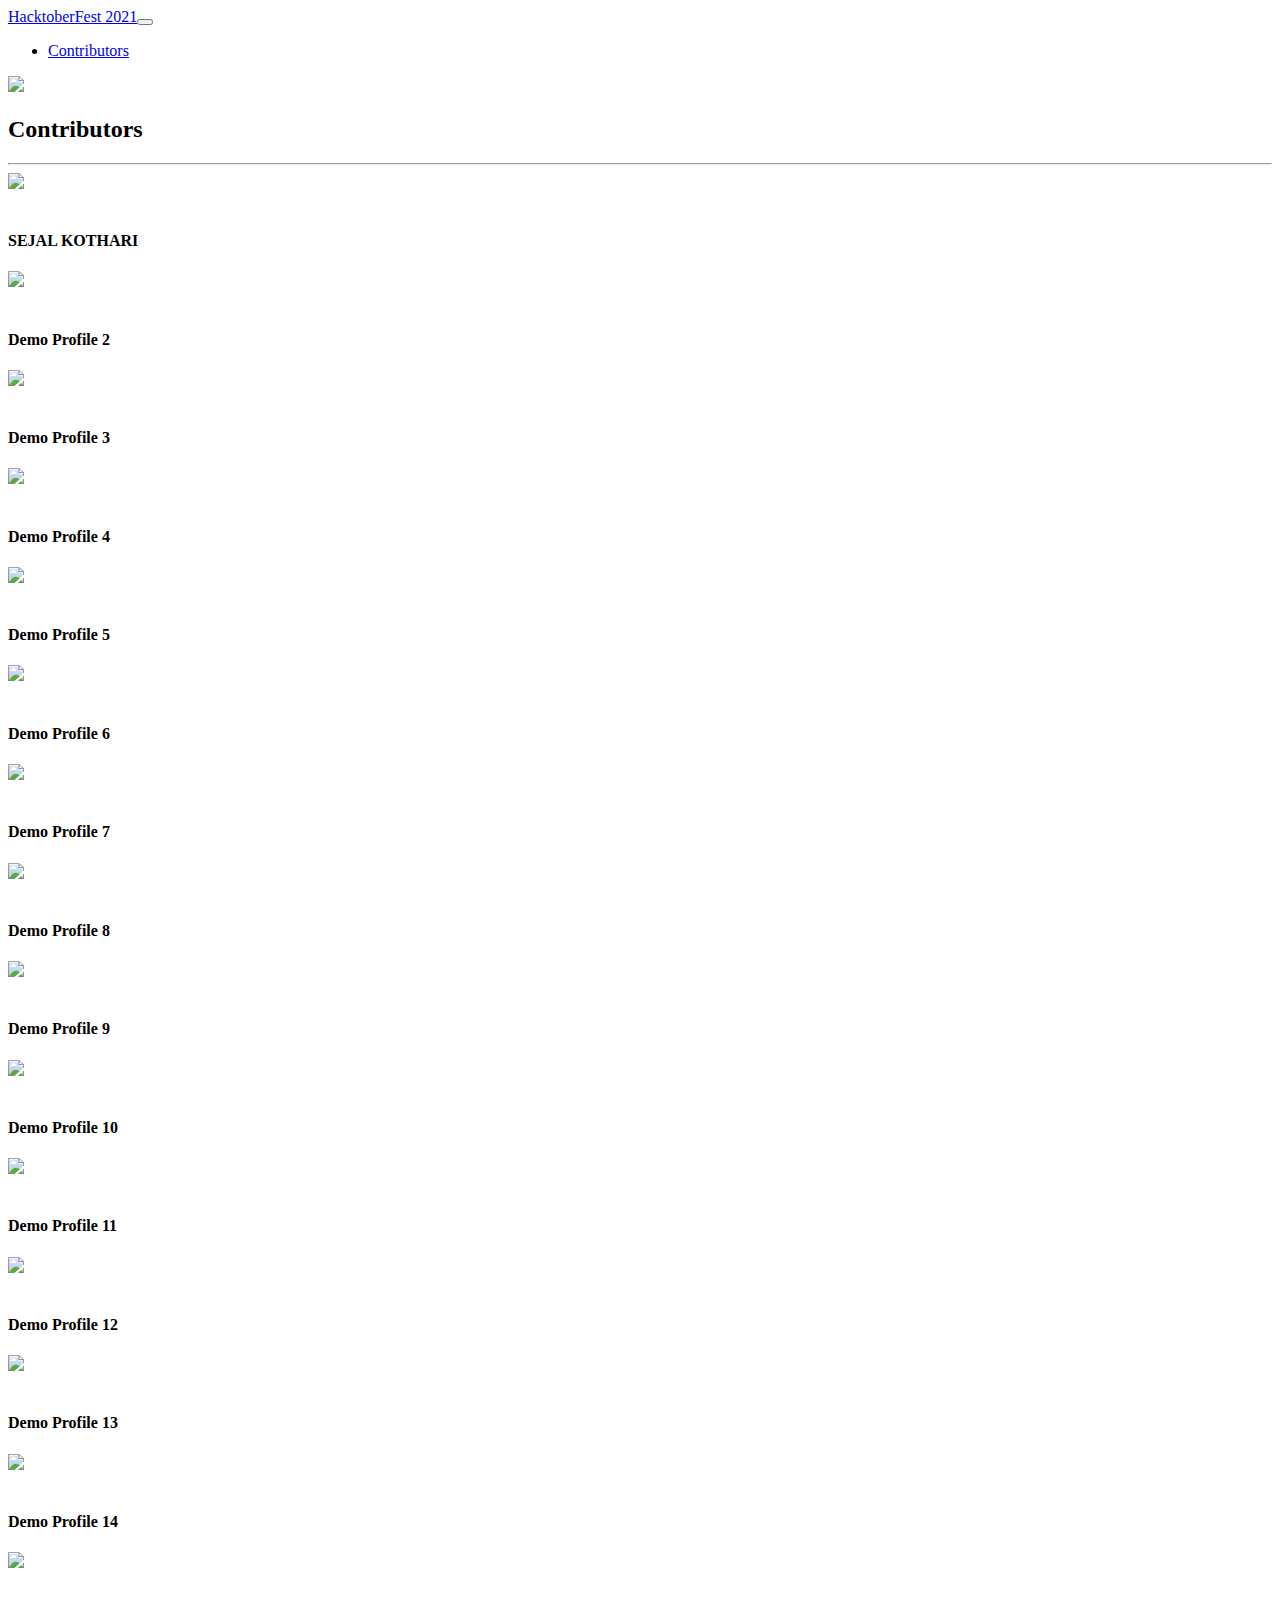
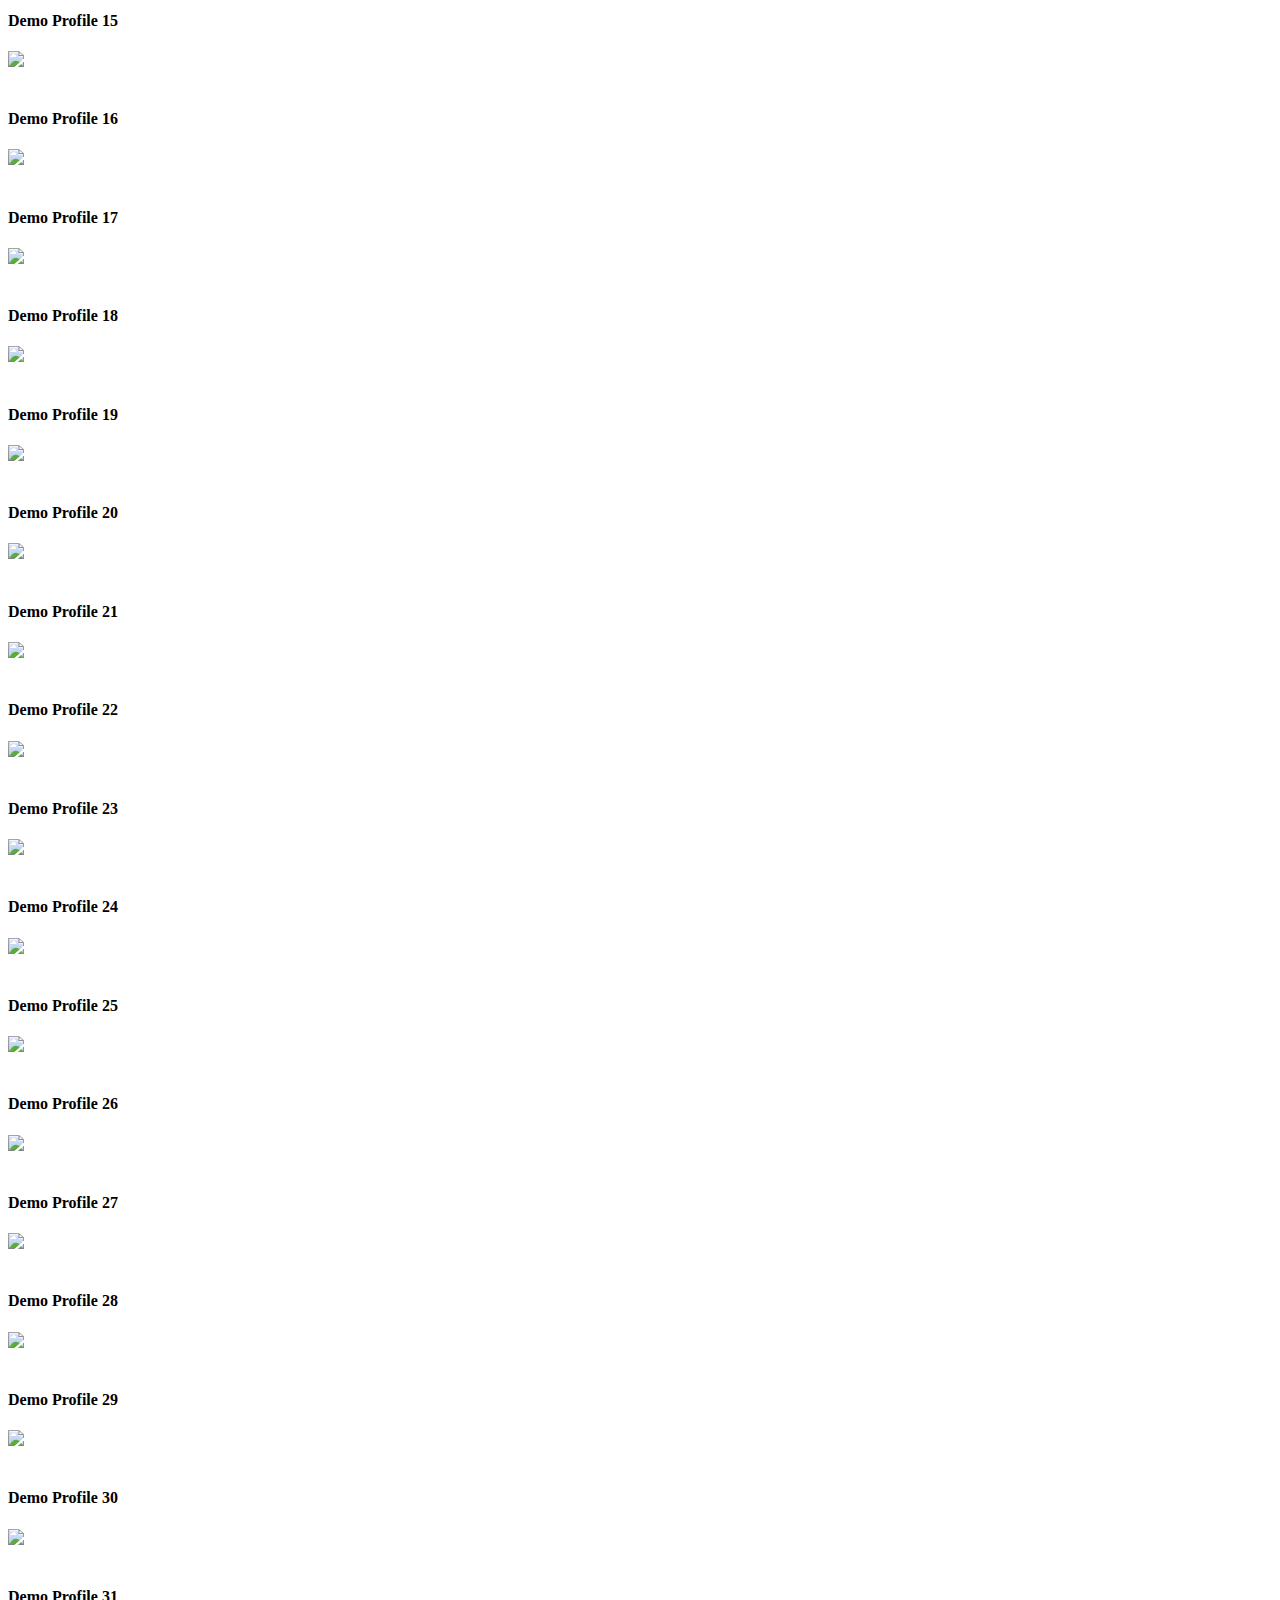
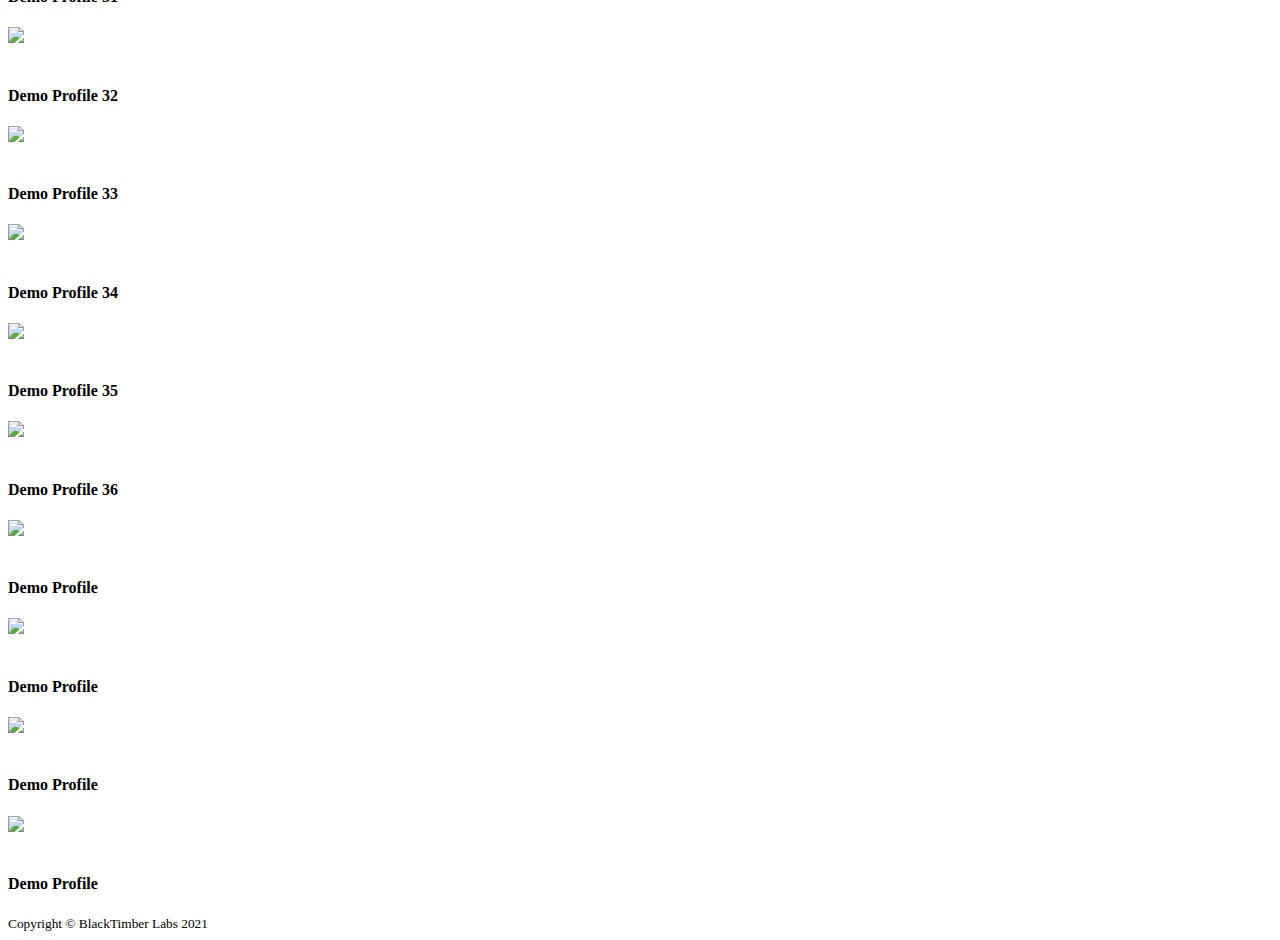
==== contributors.html @ ebf40373 "Update contributors.html" ====
<!DOCTYPE html>
<html>

<head>
    <meta charset="utf-8">
    <meta name="viewport" content="width=device-width, initial-scale=1.0, shrink-to-fit=no">
    <title>BlackTimber Labs HacktoberFest 2021</title>
    <link rel="stylesheet" href="assets/bootstrap/css/bootstrap.min.css">
    <link rel="stylesheet" href="assets/bootstrap/css/style.css">
    <link rel="stylesheet" href="https://fonts.googleapis.com/css?family=Montserrat:400,700">
    <link rel="stylesheet" href="https://fonts.googleapis.com/css?family=Lato:400,700,400italic,700italic">
    <link rel="stylesheet" href="assets/fonts/font-awesome.min.css">

</head>

<body id="page-top" data-bs-spy="scroll" data-bs-target="#mainNav" data-bs-offset="72">
    <nav class="navbar navbar-light navbar-expand-lg fixed-top bg-mgreen text-uppercase" id="mainNav">
        <div class="container"><a class="navbar-brand" href="index.html">HacktoberFest 2021</a><button data-bs-toggle="collapse" data-bs-target="#navbarResponsive" class="navbar-toggler text-white navbar-toggler-right text-uppercase rounded" aria-controls="navbarResponsive" aria-expanded="false" aria-label="Toggle navigation"><i class="fa fa-bars"></i></button>
            <div class="collapse navbar-collapse" id="navbarResponsive">
                <ul class="navbar-nav ms-auto">
                    <li class="nav-item mx-0 mx-lg-1"><a class="nav-link py-3 px-0 px-lg-3 rounded" href="contributors.html">Contributors</a></li>
                </ul>
            </div>
        </div>
    </nav>
    <header class="text-center masthead"><img src="assets/img/hacktober.png">
    </header>
    <section id="portfolio" class="portfolio">
        <div class="container">
            <h2 class="text-uppercase text-center"><span>Contributors</span></h2>
            <hr class="star-dark mb-5">
            <div class="row">
                <div class="col-md-6 col-lg-4"><a class="d-block mx-auto portfolio-item" data-bs-toggle="modal">
                        <img class="img-fluid" src="assets/img/portfolio/sej.jpeg"><br><br>
                        <h4> SEJAL KOTHARI </h4>
                    </a>
                </div>
                <div class="col-md-6 col-lg-4"><a class="d-block mx-auto portfolio-item" data-bs-toggle="modal">
                    <img class="img-fluid" src="assets/img/portfolio/profile.png"><br><br>
                    <h4>Demo Profile 2</h4>
                </a>
                </div>
                <div class="col-md-6 col-lg-4"><a class="d-block mx-auto portfolio-item" data-bs-toggle="modal">
                    <img class="img-fluid" src="assets/img/portfolio/profile.png"><br><br>
                    <h4>Demo Profile 3</h4>
                </a>
                </div>
                <div class="col-md-6 col-lg-4"><a class="d-block mx-auto portfolio-item" data-bs-toggle="modal">
                    <img class="img-fluid" src="assets/img/portfolio/profile.png"><br><br>
                    <h4>Demo Profile 4</h4>
                </a>
                </div>
                <div class="col-md-6 col-lg-4"><a class="d-block mx-auto portfolio-item" data-bs-toggle="modal">
                        <img class="img-fluid" src="assets/img/portfolio/profile.png"><br><br>
                        <h4>Demo Profile 5</h4>
                    </a>
                </div>
                <div class="col-md-6 col-lg-4"><a class="d-block mx-auto portfolio-item" data-bs-toggle="modal">
                    <img class="img-fluid" src="assets/img/portfolio/profile.png"><br><br>
                    <h4>Demo Profile 6</h4>
                </a>
                </div>
                <div class="col-md-6 col-lg-4"><a class="d-block mx-auto portfolio-item" data-bs-toggle="modal">
                    <img class="img-fluid" src="assets/img/portfolio/profile.png"><br><br>
                    <h4>Demo Profile 7</h4>
                </a>
                </div>
                <div class="col-md-6 col-lg-4"><a class="d-block mx-auto portfolio-item" data-bs-toggle="modal">
                    <img class="img-fluid" src="assets/img/portfolio/profile.png"><br><br>
                    <h4>Demo Profile 8</h4>
                </a>
                </div>
                <div class="col-md-6 col-lg-4"><a class="d-block mx-auto portfolio-item" data-bs-toggle="modal">
                        <img class="img-fluid" src="assets/img/portfolio/profile.png"><br><br>
                        <h4>Demo Profile 9</h4>
                    </a>
                </div>
                <div class="col-md-6 col-lg-4"><a class="d-block mx-auto portfolio-item" data-bs-toggle="modal">
                    <img class="img-fluid" src="assets/img/portfolio/profile.png"><br><br>
                    <h4>Demo Profile 10</h4>
                </a>
                </div>
                <div class="col-md-6 col-lg-4"><a class="d-block mx-auto portfolio-item" data-bs-toggle="modal">
                    <img class="img-fluid" src="assets/img/portfolio/profile.png"><br><br>
                    <h4>Demo Profile 11</h4>
                </a>
                </div>
                <div class="col-md-6 col-lg-4"><a class="d-block mx-auto portfolio-item" data-bs-toggle="modal">
                    <img class="img-fluid" src="assets/img/portfolio/profile.png"><br><br>
                    <h4>Demo Profile 12</h4>
                </a>
                </div>
                <div class="col-md-6 col-lg-4"><a class="d-block mx-auto portfolio-item" data-bs-toggle="modal">
                        <img class="img-fluid" src="assets/img/portfolio/profile.png"><br><br>
                        <h4>Demo Profile 13</h4>
                    </a>
                </div>
                <div class="col-md-6 col-lg-4"><a class="d-block mx-auto portfolio-item" data-bs-toggle="modal">
                    <img class="img-fluid" src="assets/img/portfolio/profile.png"><br><br>
                    <h4>Demo Profile 14</h4>
                </a>
                </div>
                <div class="col-md-6 col-lg-4"><a class="d-block mx-auto portfolio-item" data-bs-toggle="modal">
                    <img class="img-fluid" src="assets/img/portfolio/profile.png"><br><br>
                    <h4>Demo Profile 15</h4>
                </a>
                </div>
                <div class="col-md-6 col-lg-4"><a class="d-block mx-auto portfolio-item" data-bs-toggle="modal">
                    <img class="img-fluid" src="assets/img/portfolio/profile.png"><br><br>
                    <h4>Demo Profile 16</h4>
                </a>
                </div>
                <div class="col-md-6 col-lg-4"><a class="d-block mx-auto portfolio-item" data-bs-toggle="modal">
                        <img class="img-fluid" src="assets/img/portfolio/profile.png"><br><br>
                        <h4>Demo Profile 17</h4>
                    </a>
                </div>
                <div class="col-md-6 col-lg-4"><a class="d-block mx-auto portfolio-item" data-bs-toggle="modal">
                    <img class="img-fluid" src="assets/img/portfolio/profile.png"><br><br>
                    <h4>Demo Profile 18</h4>
                </a>
                </div>
                <div class="col-md-6 col-lg-4"><a class="d-block mx-auto portfolio-item" data-bs-toggle="modal">
                    <img class="img-fluid" src="assets/img/portfolio/profile.png"><br><br>
                    <h4>Demo Profile 19</h4>
                </a>
                </div>
                <div class="col-md-6 col-lg-4"><a class="d-block mx-auto portfolio-item" data-bs-toggle="modal">
                    <img class="img-fluid" src="assets/img/portfolio/profile.png"><br><br>
                    <h4>Demo Profile 20</h4>
                </a>
                </div>
                <div class="col-md-6 col-lg-4"><a class="d-block mx-auto portfolio-item" data-bs-toggle="modal">
                        <img class="img-fluid" src="assets/img/portfolio/profile.png"><br><br>
                        <h4>Demo Profile 21</h4>
                    </a>
                </div>
                <div class="col-md-6 col-lg-4"><a class="d-block mx-auto portfolio-item" data-bs-toggle="modal">
                    <img class="img-fluid" src="assets/img/portfolio/profile.png"><br><br>
                    <h4>Demo Profile 22</h4>
                </a>
                </div>
                <div class="col-md-6 col-lg-4"><a class="d-block mx-auto portfolio-item" data-bs-toggle="modal">
                    <img class="img-fluid" src="assets/img/portfolio/profile.png"><br><br>
                    <h4>Demo Profile 23</h4>
                </a>
                </div>
                <div class="col-md-6 col-lg-4"><a class="d-block mx-auto portfolio-item" data-bs-toggle="modal">
                    <img class="img-fluid" src="assets/img/portfolio/profile.png"><br><br>
                    <h4>Demo Profile 24</h4>
                </a>
                </div>
                <div class="col-md-6 col-lg-4"><a class="d-block mx-auto portfolio-item" data-bs-toggle="modal">
                        <img class="img-fluid" src="assets/img/portfolio/profile.png"><br><br>
                        <h4>Demo Profile 25</h4>
                    </a>
                </div>
                <div class="col-md-6 col-lg-4"><a class="d-block mx-auto portfolio-item" data-bs-toggle="modal">
                    <img class="img-fluid" src="assets/img/portfolio/profile.png"><br><br>
                    <h4>Demo Profile 26</h4>
                </a>
                </div>
                <div class="col-md-6 col-lg-4"><a class="d-block mx-auto portfolio-item" data-bs-toggle="modal">
                    <img class="img-fluid" src="assets/img/portfolio/profile.png"><br><br>
                    <h4>Demo Profile 27</h4>
                </a>
                </div>
                <div class="col-md-6 col-lg-4"><a class="d-block mx-auto portfolio-item" data-bs-toggle="modal">
                    <img class="img-fluid" src="assets/img/portfolio/profile.png"><br><br>
                    <h4>Demo Profile 28</h4>
                </a>
                </div>
                <div class="col-md-6 col-lg-4"><a class="d-block mx-auto portfolio-item" data-bs-toggle="modal">
                        <img class="img-fluid" src="assets/img/portfolio/profile.png"><br><br>
                        <h4>Demo Profile 29</h4>
                    </a>
                </div>
                <div class="col-md-6 col-lg-4"><a class="d-block mx-auto portfolio-item" data-bs-toggle="modal">
                    <img class="img-fluid" src="assets/img/portfolio/profile.png"><br><br>
                    <h4>Demo Profile 30</h4>
                </a>
                </div>
                <div class="col-md-6 col-lg-4"><a class="d-block mx-auto portfolio-item" data-bs-toggle="modal">
                    <img class="img-fluid" src="assets/img/portfolio/profile.png"><br><br>
                    <h4>Demo Profile 31</h4>
                </a>
                </div>
                <div class="col-md-6 col-lg-4"><a class="d-block mx-auto portfolio-item" data-bs-toggle="modal">
                    <img class="img-fluid" src="assets/img/portfolio/profile.png"><br><br>
                    <h4>Demo Profile 32</h4>
                </a>
                </div>
                <div class="col-md-6 col-lg-4"><a class="d-block mx-auto portfolio-item" data-bs-toggle="modal">
                        <img class="img-fluid" src="assets/img/portfolio/profile.png"><br><br>
                        <h4>Demo Profile 33</h4>
                    </a>
                </div>
                <div class="col-md-6 col-lg-4"><a class="d-block mx-auto portfolio-item" data-bs-toggle="modal">
                    <img class="img-fluid" src="assets/img/portfolio/profile.png"><br><br>
                    <h4>Demo Profile 34</h4>
                </a>
                </div>
                <div class="col-md-6 col-lg-4"><a class="d-block mx-auto portfolio-item" data-bs-toggle="modal">
                    <img class="img-fluid" src="assets/img/portfolio/profile.png"><br><br>
                    <h4>Demo Profile 35</h4>
                </a>
                </div>
                <div class="col-md-6 col-lg-4"><a class="d-block mx-auto portfolio-item" data-bs-toggle="modal">
                    <img class="img-fluid" src="assets/img/portfolio/profile.png"><br><br>
                    <h4>Demo Profile 36</h4>
                </a>
                </div>
                <div class="col-md-6 col-lg-4"><a class="d-block mx-auto portfolio-item" data-bs-toggle="modal">
                        <img class="img-fluid" src="assets/img/portfolio/profile.png"><br><br>
                        <h4>Demo Profile</h4>
                    </a>
                </div>
                <div class="col-md-6 col-lg-4"><a class="d-block mx-auto portfolio-item" data-bs-toggle="modal">
                    <img class="img-fluid" src="assets/img/portfolio/profile.png"><br><br>
                    <h4>Demo Profile</h4>
                </a>
                </div>
                <div class="col-md-6 col-lg-4"><a class="d-block mx-auto portfolio-item" data-bs-toggle="modal">
                    <img class="img-fluid" src="assets/img/portfolio/profile.png"><br><br>
                    <h4>Demo Profile</h4>
                </a>
                </div>
                <div class="col-md-6 col-lg-4"><a class="d-block mx-auto portfolio-item" data-bs-toggle="modal">
                    <img class="img-fluid" src="assets/img/portfolio/profile.png"><br><br>
                    <h4>Demo Profile</h4>
                </a>
                </div>
            </div>
        </div>
    </section>
    <div class="text-center text-white copyright py-4 bg-mgreen">
        <div class="container"><small>Copyright ©&nbsp;BlackTimber Labs 2021</small></div>
    </div>
    <script src="assets/bootstrap/js/bootstrap.min.js"></script>
    <script src="assets/js/freelancer.js"></script>
</body>

</html>
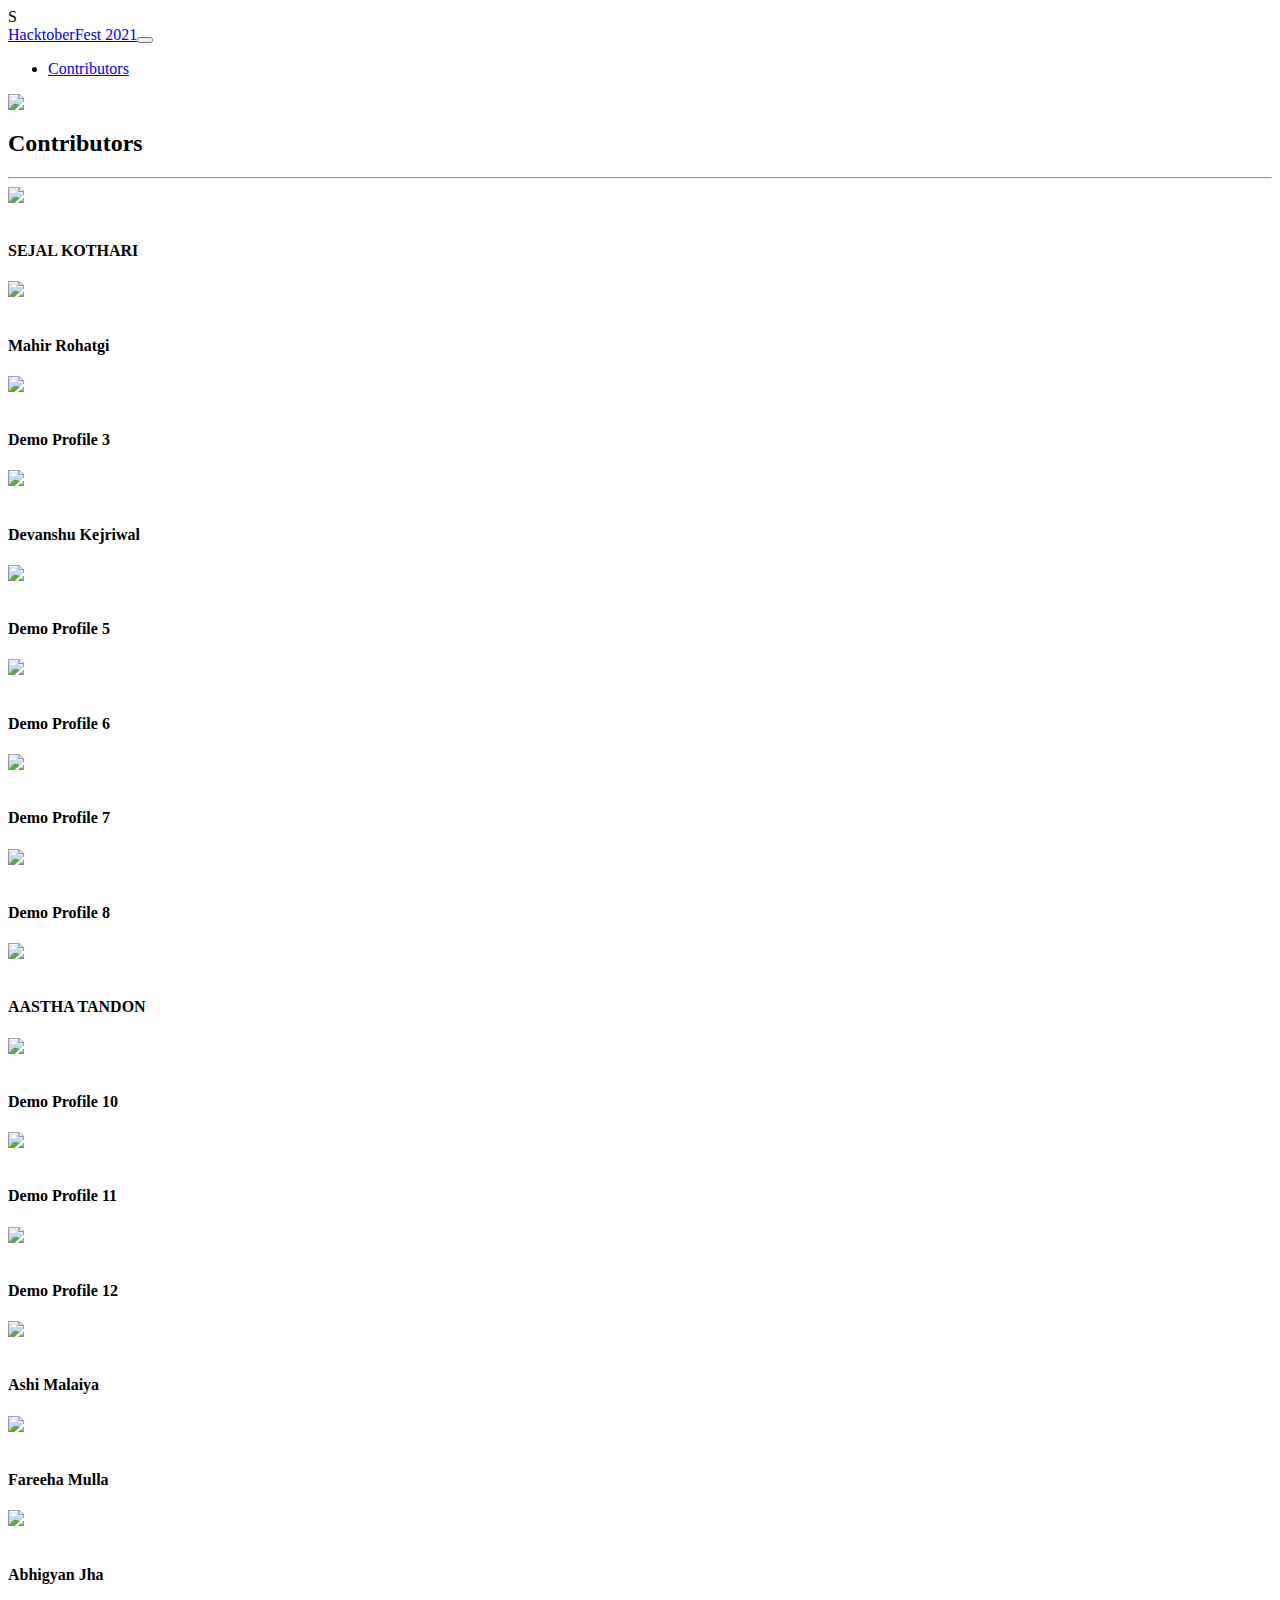
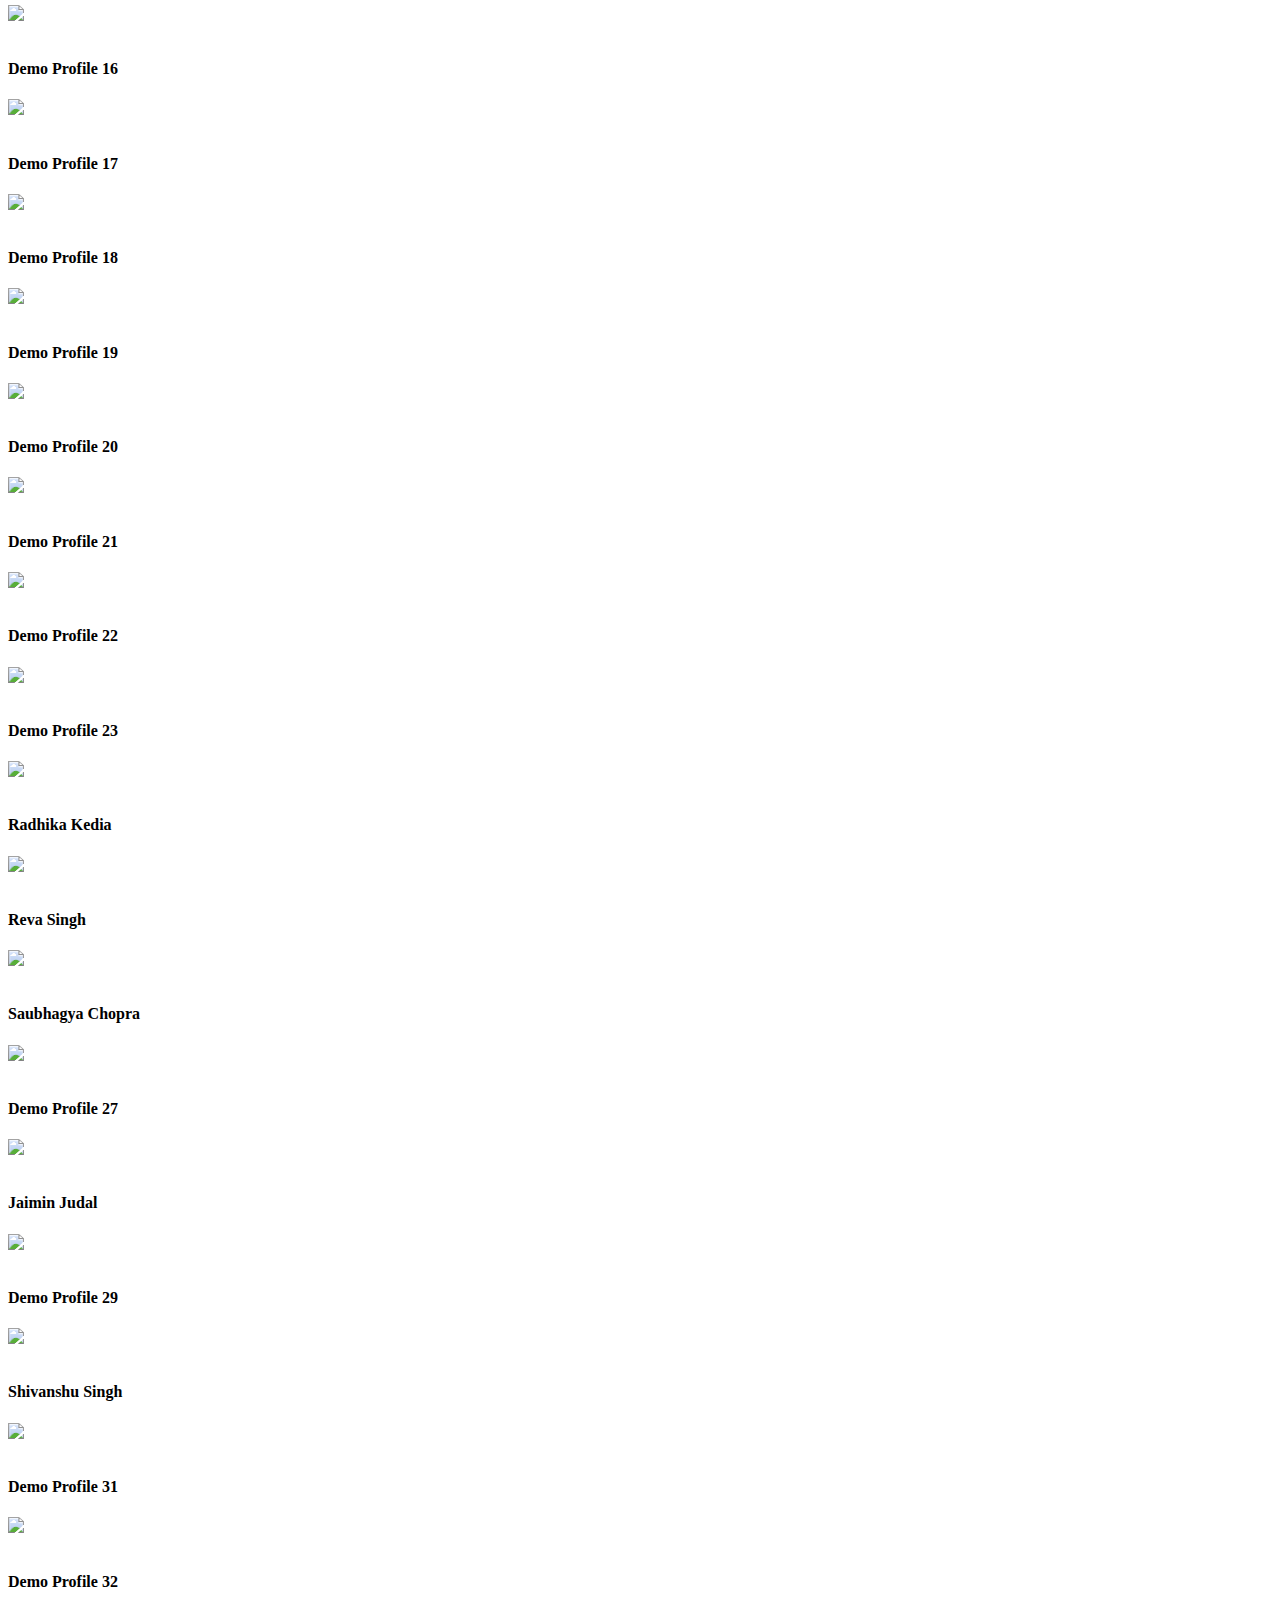
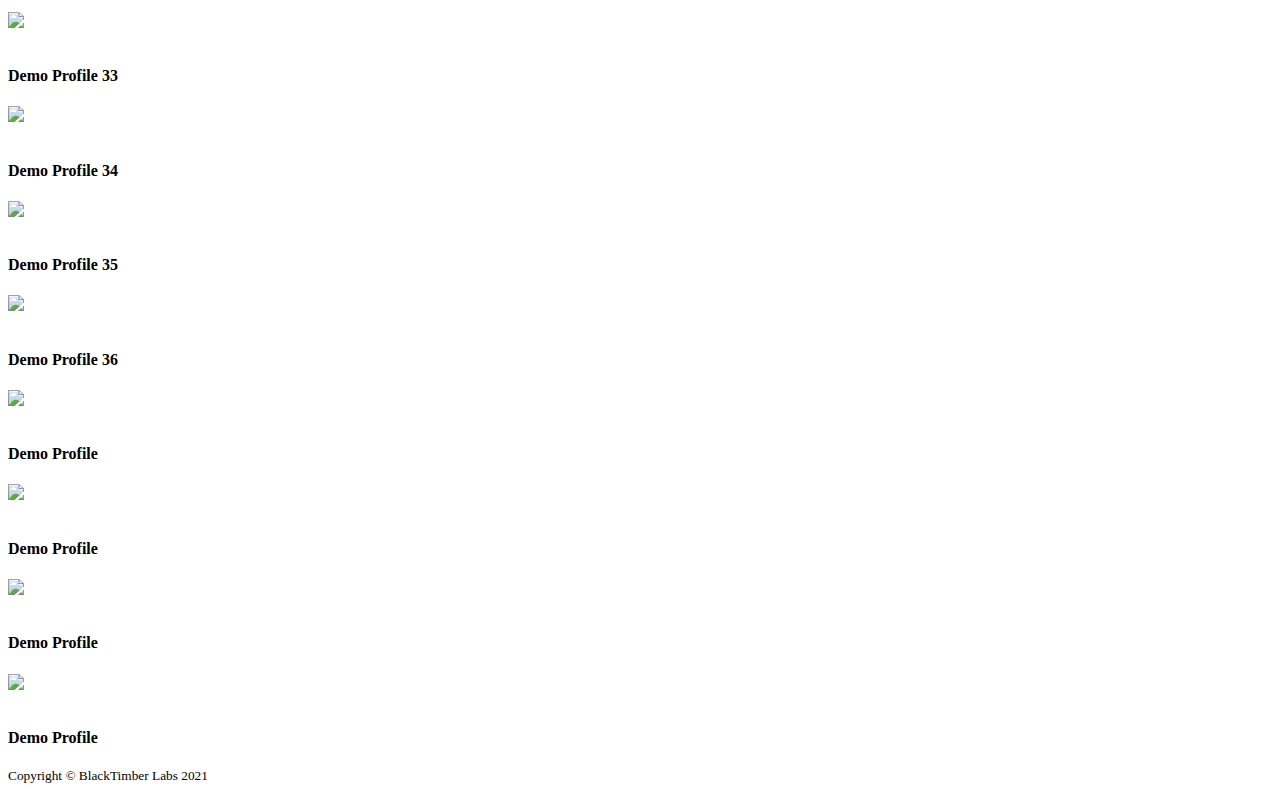
==== commit dee2934b: "Update contributors.html" ====
--- a/contributors.html
+++ b/contributors.html
@@ -1,4 +1,4 @@
-<!DOCTYPE html>
+S<!DOCTYPE html>
 <html>
 
 <head>
@@ -36,8 +36,8 @@
                     </a>
                 </div>
                 <div class="col-md-6 col-lg-4"><a class="d-block mx-auto portfolio-item" data-bs-toggle="modal">
-                    <img class="img-fluid" src="assets/img/portfolio/profile.png"><br><br>
-                    <h4>Demo Profile 2</h4>
+                    <img class="img-fluid" src="assets/img/portfolio/cool boi.jpg"><br><br>
+                    <h4>Mahir Rohatgi</h4>
                 </a>
                 </div>
                 <div class="col-md-6 col-lg-4"><a class="d-block mx-auto portfolio-item" data-bs-toggle="modal">
@@ -46,8 +46,8 @@
                 </a>
                 </div>
                 <div class="col-md-6 col-lg-4"><a class="d-block mx-auto portfolio-item" data-bs-toggle="modal">
-                    <img class="img-fluid" src="assets/img/portfolio/profile.png"><br><br>
-                    <h4>Demo Profile 4</h4>
+                    <img class="img-fluid" src="assets/img/portfolio/devanshukejriwal.jpeg"><br><br>
+                    <h4>Devanshu Kejriwal</h4>
                 </a>
                 </div>
                 <div class="col-md-6 col-lg-4"><a class="d-block mx-auto portfolio-item" data-bs-toggle="modal">
@@ -71,12 +71,12 @@
                 </a>
                 </div>
                 <div class="col-md-6 col-lg-4"><a class="d-block mx-auto portfolio-item" data-bs-toggle="modal">
-                        <img class="img-fluid" src="assets/img/portfolio/profile.png"><br><br>
-                        <h4>Demo Profile 9</h4>
-                    </a>
-                </div>
-                <div class="col-md-6 col-lg-4"><a class="d-block mx-auto portfolio-item" data-bs-toggle="modal">
-                    <img class="img-fluid" src="assets/img/portfolio/profile.png"><br><br>
+                        <img class="img-fluid" src="assets/img/portfolio/WhatsApp Image 2021-10-02 at 8.43.10 PM.jpeg"><br><br>
+                        <h4>AASTHA TANDON</h4>
+                    </a>
+                </div>
+                <div class="col-md-6 col-lg-4"><a class="d-block mx-auto portfolio-item" data-bs-toggle="modal">
+                    <img class="img-fluid" src="assets/img/portfolio/profile.jpeg"><br><br>
                     <h4>Demo Profile 10</h4>
                 </a>
                 </div>
@@ -91,18 +91,18 @@
                 </a>
                 </div>
                 <div class="col-md-6 col-lg-4"><a class="d-block mx-auto portfolio-item" data-bs-toggle="modal">
-                        <img class="img-fluid" src="assets/img/portfolio/profile.png"><br><br>
-                        <h4>Demo Profile 13</h4>
-                    </a>
-                </div>
-                <div class="col-md-6 col-lg-4"><a class="d-block mx-auto portfolio-item" data-bs-toggle="modal">
-                    <img class="img-fluid" src="assets/img/portfolio/profile.png"><br><br>
-                    <h4>Demo Profile 14</h4>
-                </a>
-                </div>
-                <div class="col-md-6 col-lg-4"><a class="d-block mx-auto portfolio-item" data-bs-toggle="modal">
-                    <img class="img-fluid" src="assets/img/portfolio/profile.png"><br><br>
-                    <h4>Demo Profile 15</h4>
+                        <img class="img-fluid" src="assets/img/portfolio/DSC01886.JPG"><br><br>
+                        <h4>Ashi Malaiya</h4>
+                    </a>
+                </div>
+                <div class="col-md-6 col-lg-4"><a class="d-block mx-auto portfolio-item" data-bs-toggle="modal">
+                    <img class="img-fluid" src="assets/img/portfolio/WhatsApp Image 2021-10-02 at 8.42.21 PM.jpeg"><br><br>
+                    <h4>Fareeha Mulla </h4>
+                </a>
+                </div>
+                <div class="col-md-6 col-lg-4"><a class="d-block mx-auto portfolio-item" data-bs-toggle="modal">
+                    <img class="img-fluid" src="assets/img/portfolio/Abhigyan.jpg"><br><br>
+                    <h4>Abhigyan Jha</h4>
                 </a>
                 </div>
                 <div class="col-md-6 col-lg-4"><a class="d-block mx-auto portfolio-item" data-bs-toggle="modal">
@@ -146,18 +146,18 @@
                 </a>
                 </div>
                 <div class="col-md-6 col-lg-4"><a class="d-block mx-auto portfolio-item" data-bs-toggle="modal">
-                    <img class="img-fluid" src="assets/img/portfolio/profile.png"><br><br>
-                    <h4>Demo Profile 24</h4>
-                </a>
-                </div>
-                <div class="col-md-6 col-lg-4"><a class="d-block mx-auto portfolio-item" data-bs-toggle="modal">
-                        <img class="img-fluid" src="assets/img/portfolio/profile.png"><br><br>
-                        <h4>Demo Profile 25</h4>
-                    </a>
-                </div>
-                <div class="col-md-6 col-lg-4"><a class="d-block mx-auto portfolio-item" data-bs-toggle="modal">
-                    <img class="img-fluid" src="assets/img/portfolio/profile.png"><br><br>
-                    <h4>Demo Profile 26</h4>
+                    <img class="img-fluid" src="assets/img/portfolio/ppg1.png"><br><br>
+                    <h4>Radhika Kedia</h4>
+                </a>
+                </div>
+                <div class="col-md-6 col-lg-4"><a class="d-block mx-auto portfolio-item" data-bs-toggle="modal">
+                        <img class="img-fluid" src="assets/img/portfolio/IMG_0806.JPG"><br><br>
+                        <h4>Reva Singh</h4>
+                    </a>
+                </div>
+                <div class="col-md-6 col-lg-4"><a class="d-block mx-auto portfolio-item" data-bs-toggle="modal">
+                    <img class="img-fluid" src="assets/img/portfolio/image1.jpg"><br><br>
+                    <h4>Saubhagya Chopra</h4>
                 </a>
                 </div>
                 <div class="col-md-6 col-lg-4"><a class="d-block mx-auto portfolio-item" data-bs-toggle="modal">
@@ -166,8 +166,8 @@
                 </a>
                 </div>
                 <div class="col-md-6 col-lg-4"><a class="d-block mx-auto portfolio-item" data-bs-toggle="modal">
-                    <img class="img-fluid" src="assets/img/portfolio/profile.png"><br><br>
-                    <h4>Demo Profile 28</h4>
+                    <img class="img-fluid" src="assets/img/portfolio/Jaimin .jpg"><br><br>
+                    <h4>Jaimin Judal</h4>
                 </a>
                 </div>
                 <div class="col-md-6 col-lg-4"><a class="d-block mx-auto portfolio-item" data-bs-toggle="modal">
@@ -176,8 +176,8 @@
                     </a>
                 </div>
                 <div class="col-md-6 col-lg-4"><a class="d-block mx-auto portfolio-item" data-bs-toggle="modal">
-                    <img class="img-fluid" src="assets/img/portfolio/profile.png"><br><br>
-                    <h4>Demo Profile 30</h4>
+                    <img class="img-fluid" src="assets/img/portfolio/00100sPORTRAIT_00100_BURST20200302121157071_COVER~3.jpg"><br><br>
+                    <h4>Shivanshu Singh</h4>
                 </a>
                 </div>
                 <div class="col-md-6 col-lg-4"><a class="d-block mx-auto portfolio-item" data-bs-toggle="modal">
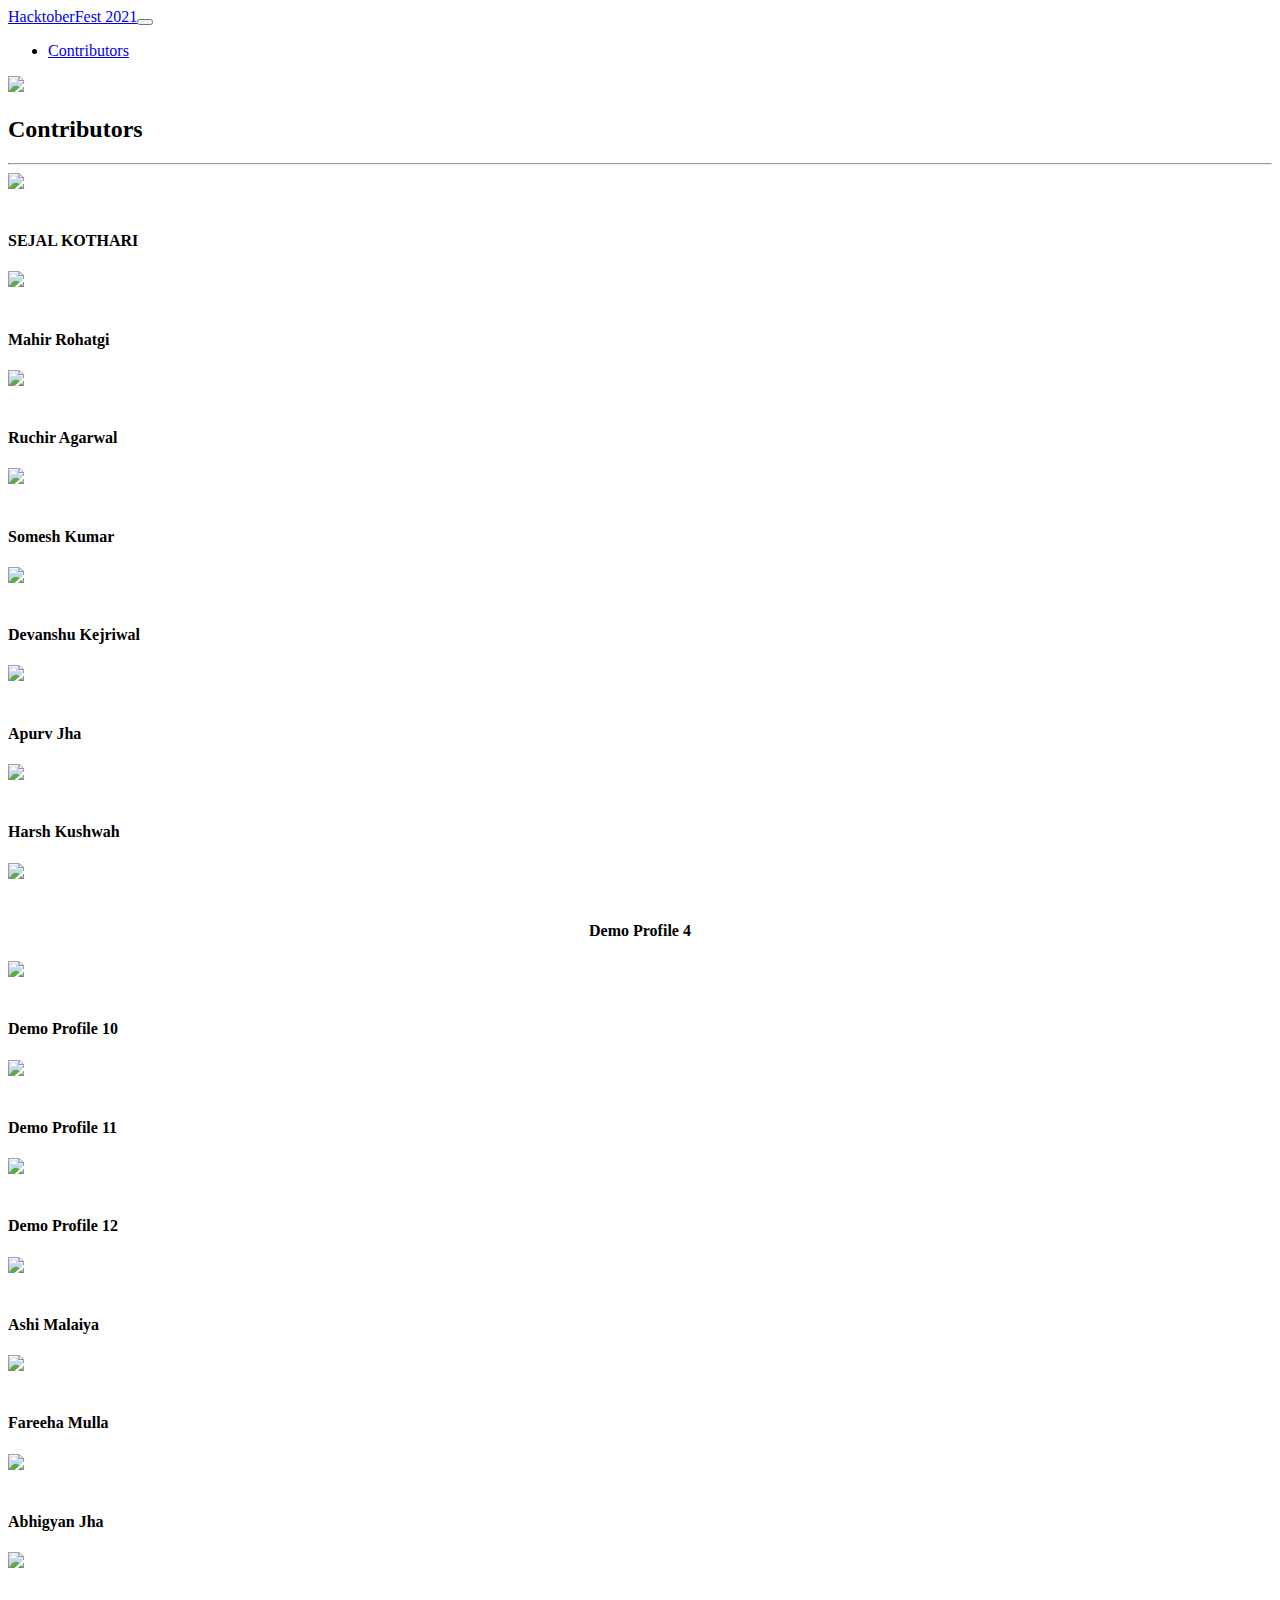
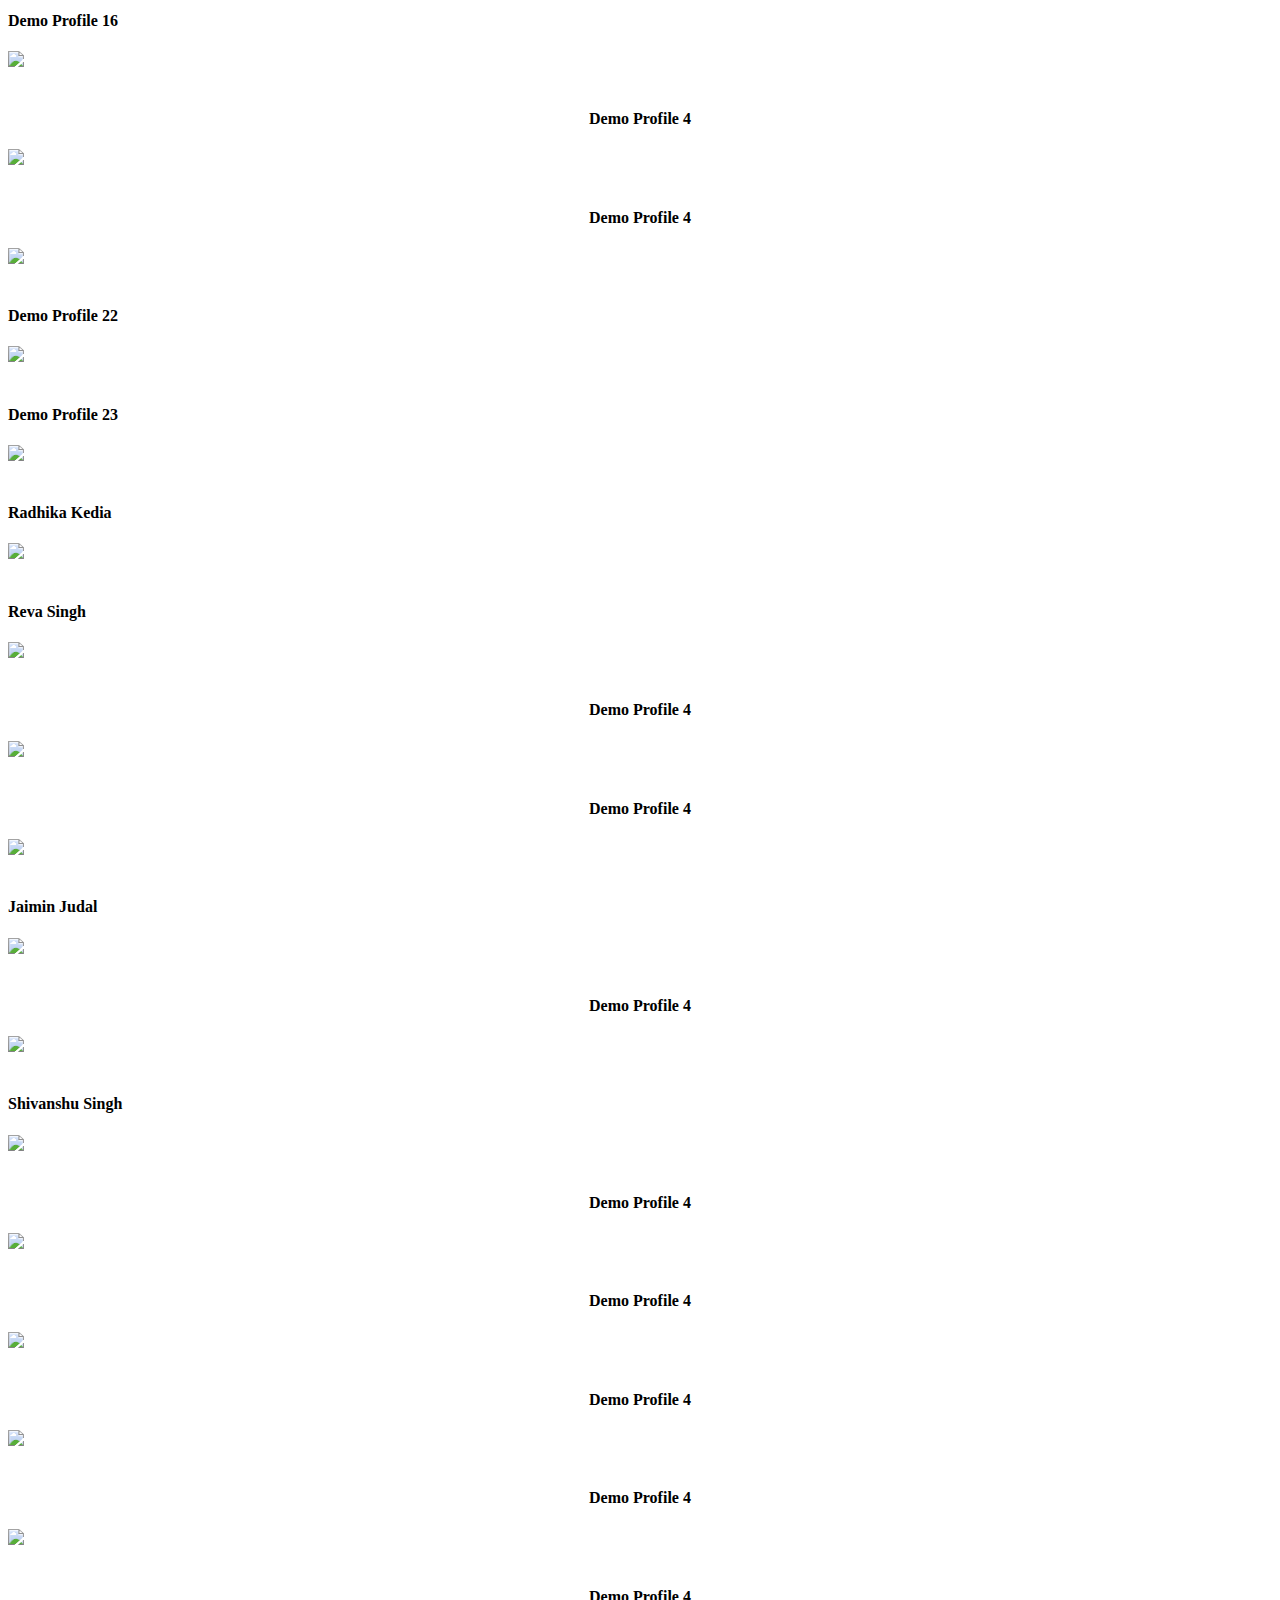
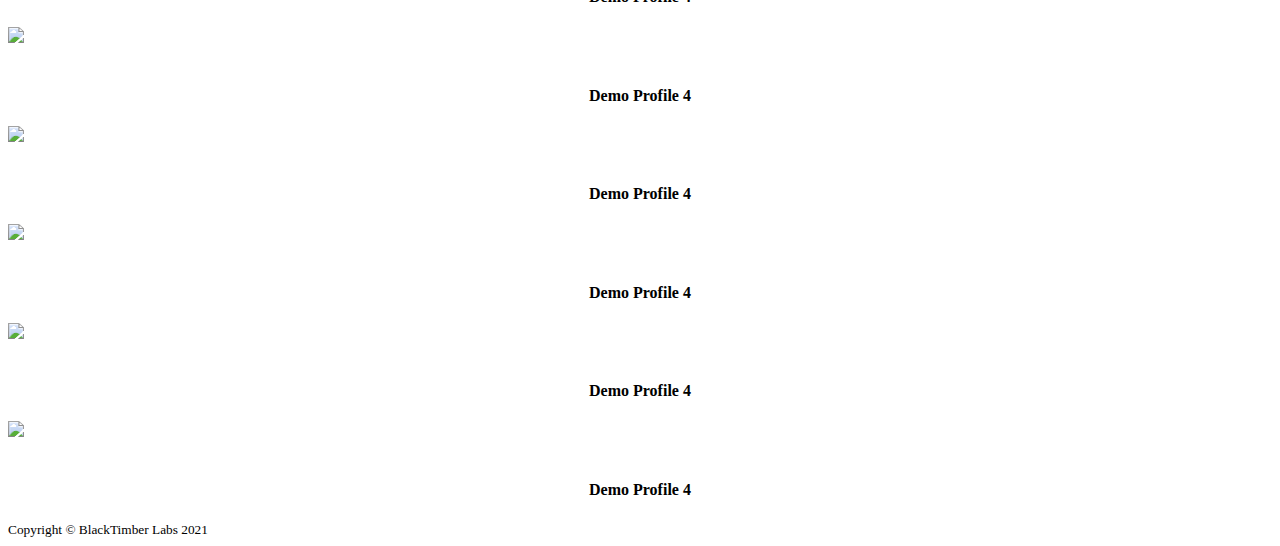
==== commit 0758e6a8: "Update contributors.html" ====
--- a/contributors.html
+++ b/contributors.html
@@ -1,4 +1,4 @@
-S<!DOCTYPE html>
+<!DOCTYPE html>
 <html>
 
 <head>
@@ -10,11 +10,15 @@
     <link rel="stylesheet" href="https://fonts.googleapis.com/css?family=Montserrat:400,700">
     <link rel="stylesheet" href="https://fonts.googleapis.com/css?family=Lato:400,700,400italic,700italic">
     <link rel="stylesheet" href="assets/fonts/font-awesome.min.css">
+    <link rel="apple-touch-icon" sizes="180x180" href="assets/img/favicon/apple-touch-icon.png">
+    <link rel="icon" type="image/png" sizes="32x32" href="assets/img/favicon/favicon-32x32.png">
+    <link rel="icon" type="image/png" sizes="16x16" href="assets/img/favicon/favicon-16x16.png">
+    <link rel="manifest" href="assets/img/favicon/site.webmanifest">
 
 </head>
 
 <body id="page-top" data-bs-spy="scroll" data-bs-target="#mainNav" data-bs-offset="72">
-    <nav class="navbar navbar-light navbar-expand-lg fixed-top bg-mgreen text-uppercase" id="mainNav">
+    <!-- <nav class="navbar navbar-light navbar-expand-lg fixed-top bg-mgreen text-uppercase" id="mainNav">
         <div class="container"><a class="navbar-brand" href="index.html">HacktoberFest 2021</a><button data-bs-toggle="collapse" data-bs-target="#navbarResponsive" class="navbar-toggler text-white navbar-toggler-right text-uppercase rounded" aria-controls="navbarResponsive" aria-expanded="false" aria-label="Toggle navigation"><i class="fa fa-bars"></i></button>
             <div class="collapse navbar-collapse" id="navbarResponsive">
                 <ul class="navbar-nav ms-auto">
@@ -22,8 +26,22 @@
                 </ul>
             </div>
         </div>
+    </nav> -->
+
+    <nav class="navbar navbar-expand-lg navbar-daek bg-dark">
+        <div class="container"><a class="navbar-" href="index.html">HacktoberFest 2021</a><button data-bs-toggle="collapse"
+                data-bs-target="#navbarResponsive"
+                class="navbar-toggler text-white navbar-toggler-right text-uppercase rounded"
+                aria-controls="navbarResponsive" aria-expanded="false" aria-label="Toggle navigation"><i
+                    class="fa fa-bars"></i></button>
+            <div class="collapse navbar-collapse" id="navbarResponsive">
+                <ul class="navbar-nav ms-auto">
+                    <li class="nav-item mx-0 mx-lg-1"><a class="" href="contributors.html">Contributors</a></li>
+                </ul>
+            </div>
+        </div>
     </nav>
-    <header class="text-center masthead"><img src="assets/img/hacktober.png">
+    <header class="text-center masthead"><img id="header-main-image" src="assets/img/hfp.png">
     </header>
     <section id="portfolio" class="portfolio">
         <div class="container">
@@ -31,7 +49,7 @@
             <hr class="star-dark mb-5">
             <div class="row">
                 <div class="col-md-6 col-lg-4"><a class="d-block mx-auto portfolio-item" data-bs-toggle="modal">
-                        <img class="img-fluid" src="assets/img/portfolio/sej.jpeg"><br><br>
+                        <img class="img-fluid" src="assets/img/portfolio/sej.jpeg" ><br><br>
                         <h4> SEJAL KOTHARI </h4>
                     </a>
                 </div>
@@ -41,8 +59,12 @@
                 </a>
                 </div>
                 <div class="col-md-6 col-lg-4"><a class="d-block mx-auto portfolio-item" data-bs-toggle="modal">
-                    <img class="img-fluid" src="assets/img/portfolio/profile.png"><br><br>
-                    <h4>Demo Profile 3</h4>
+                    <img class="img-fluid" src="assets/img/portfolio/Ruchir.jpg"><br><br>
+                    <h4>Ruchir Agarwal</h4>
+                </div>
+                <div class="col-md-6 col-lg-4"><a class="d-block mx-auto portfolio-item" data-bs-toggle="modal">
+                    <img class="img-fluid" src="assets/img/portfolio/profilePic.jpg"><br><br>
+                    <h4>Somesh Kumar</h4>
                 </a>
                 </div>
                 <div class="col-md-6 col-lg-4"><a class="d-block mx-auto portfolio-item" data-bs-toggle="modal">
@@ -51,32 +73,22 @@
                 </a>
                 </div>
                 <div class="col-md-6 col-lg-4"><a class="d-block mx-auto portfolio-item" data-bs-toggle="modal">
-                        <img class="img-fluid" src="assets/img/portfolio/profile.png"><br><br>
-                        <h4>Demo Profile 5</h4>
-                    </a>
-                </div>
-                <div class="col-md-6 col-lg-4"><a class="d-block mx-auto portfolio-item" data-bs-toggle="modal">
-                    <img class="img-fluid" src="assets/img/portfolio/profile.png"><br><br>
-                    <h4>Demo Profile 6</h4>
-                </a>
-                </div>
-                <div class="col-md-6 col-lg-4"><a class="d-block mx-auto portfolio-item" data-bs-toggle="modal">
-                    <img class="img-fluid" src="assets/img/portfolio/profile.png"><br><br>
-                    <h4>Demo Profile 7</h4>
-                </a>
-                </div>
-                <div class="col-md-6 col-lg-4"><a class="d-block mx-auto portfolio-item" data-bs-toggle="modal">
-                    <img class="img-fluid" src="assets/img/portfolio/profile.png"><br><br>
-                    <h4>Demo Profile 8</h4>
-                </a>
-                </div>
-                <div class="col-md-6 col-lg-4"><a class="d-block mx-auto portfolio-item" data-bs-toggle="modal">
-                        <img class="img-fluid" src="assets/img/portfolio/WhatsApp Image 2021-10-02 at 8.43.10 PM.jpeg"><br><br>
-                        <h4>AASTHA TANDON</h4>
-                    </a>
-                </div>
-                <div class="col-md-6 col-lg-4"><a class="d-block mx-auto portfolio-item" data-bs-toggle="modal">
-                    <img class="img-fluid" src="assets/img/portfolio/profile.jpeg"><br><br>
+                        <img class="img-fluid" src="assets/img/portfolio/apurv.jpg"><br><br>
+                        <h4>Apurv Jha</h4>
+                    </a>
+                </div>  
+                <div class="col-md-6 col-lg-4"><a class="d-block mx-auto portfolio-item" data-bs-toggle="modal">
+                        <img class="img-fluid" src="assets/img/portfolio/harsh.jpg"><br><br>
+                        <h4>Harsh Kushwah</h4>
+                    </a>
+                </div>
+                <div class="col-md-6 col-lg-4"><a class="d-block mx-auto portfolio-item" data-bs-toggle="modal">
+                        <img class="img-fluid" src="assets/img/portfolio/profile.png"><br><br>
+                        <h4 style="text-align: center;">Demo Profile 4</h4>
+                    </a>
+                </div>
+                <div class="col-md-6 col-lg-4"><a class="d-block mx-auto portfolio-item" data-bs-toggle="modal">
+                    <img class="img-fluid" src="assets/img/portfolio/profile.png"><br><br>
                     <h4>Demo Profile 10</h4>
                 </a>
                 </div>
@@ -112,27 +124,12 @@
                 </div>
                 <div class="col-md-6 col-lg-4"><a class="d-block mx-auto portfolio-item" data-bs-toggle="modal">
                         <img class="img-fluid" src="assets/img/portfolio/profile.png"><br><br>
-                        <h4>Demo Profile 17</h4>
-                    </a>
-                </div>
-                <div class="col-md-6 col-lg-4"><a class="d-block mx-auto portfolio-item" data-bs-toggle="modal">
-                    <img class="img-fluid" src="assets/img/portfolio/profile.png"><br><br>
-                    <h4>Demo Profile 18</h4>
-                </a>
-                </div>
-                <div class="col-md-6 col-lg-4"><a class="d-block mx-auto portfolio-item" data-bs-toggle="modal">
-                    <img class="img-fluid" src="assets/img/portfolio/profile.png"><br><br>
-                    <h4>Demo Profile 19</h4>
-                </a>
-                </div>
-                <div class="col-md-6 col-lg-4"><a class="d-block mx-auto portfolio-item" data-bs-toggle="modal">
-                    <img class="img-fluid" src="assets/img/portfolio/profile.png"><br><br>
-                    <h4>Demo Profile 20</h4>
-                </a>
-                </div>
-                <div class="col-md-6 col-lg-4"><a class="d-block mx-auto portfolio-item" data-bs-toggle="modal">
-                        <img class="img-fluid" src="assets/img/portfolio/profile.png"><br><br>
-                        <h4>Demo Profile 21</h4>
+                        <h4 style="text-align: center;">Demo Profile 4</h4>
+                    </a>
+                </div>
+                <div class="col-md-6 col-lg-4"><a class="d-block mx-auto portfolio-item" data-bs-toggle="modal">
+                        <img class="img-fluid" src="assets/img/portfolio/profile.png"><br><br>
+                        <h4 style="text-align: center;">Demo Profile 4</h4>
                     </a>
                 </div>
                 <div class="col-md-6 col-lg-4"><a class="d-block mx-auto portfolio-item" data-bs-toggle="modal">
@@ -156,14 +153,14 @@
                     </a>
                 </div>
                 <div class="col-md-6 col-lg-4"><a class="d-block mx-auto portfolio-item" data-bs-toggle="modal">
-                    <img class="img-fluid" src="assets/img/portfolio/image1.jpg"><br><br>
-                    <h4>Saubhagya Chopra</h4>
-                </a>
-                </div>
-                <div class="col-md-6 col-lg-4"><a class="d-block mx-auto portfolio-item" data-bs-toggle="modal">
-                    <img class="img-fluid" src="assets/img/portfolio/profile.png"><br><br>
-                    <h4>Demo Profile 27</h4>
-                </a>
+                        <img class="img-fluid" src="assets/img/portfolio/profile.png"><br><br>
+                        <h4 style="text-align: center;">Demo Profile 4</h4>
+                    </a>
+                </div>
+                <div class="col-md-6 col-lg-4"><a class="d-block mx-auto portfolio-item" data-bs-toggle="modal">
+                        <img class="img-fluid" src="assets/img/portfolio/profile.png"><br><br>
+                        <h4 style="text-align: center;">Demo Profile 4</h4>
+                    </a>
                 </div>
                 <div class="col-md-6 col-lg-4"><a class="d-block mx-auto portfolio-item" data-bs-toggle="modal">
                     <img class="img-fluid" src="assets/img/portfolio/Jaimin .jpg"><br><br>
@@ -172,7 +169,7 @@
                 </div>
                 <div class="col-md-6 col-lg-4"><a class="d-block mx-auto portfolio-item" data-bs-toggle="modal">
                         <img class="img-fluid" src="assets/img/portfolio/profile.png"><br><br>
-                        <h4>Demo Profile 29</h4>
+                        <h4 style="text-align: center;">Demo Profile 4</h4>
                     </a>
                 </div>
                 <div class="col-md-6 col-lg-4"><a class="d-block mx-auto portfolio-item" data-bs-toggle="modal">
@@ -181,55 +178,56 @@
                 </a>
                 </div>
                 <div class="col-md-6 col-lg-4"><a class="d-block mx-auto portfolio-item" data-bs-toggle="modal">
-                    <img class="img-fluid" src="assets/img/portfolio/profile.png"><br><br>
-                    <h4>Demo Profile 31</h4>
-                </a>
-                </div>
-                <div class="col-md-6 col-lg-4"><a class="d-block mx-auto portfolio-item" data-bs-toggle="modal">
-                    <img class="img-fluid" src="assets/img/portfolio/profile.png"><br><br>
-                    <h4>Demo Profile 32</h4>
-                </a>
-                </div>
-                <div class="col-md-6 col-lg-4"><a class="d-block mx-auto portfolio-item" data-bs-toggle="modal">
-                        <img class="img-fluid" src="assets/img/portfolio/profile.png"><br><br>
-                        <h4>Demo Profile 33</h4>
-                    </a>
-                </div>
-                <div class="col-md-6 col-lg-4"><a class="d-block mx-auto portfolio-item" data-bs-toggle="modal">
-                    <img class="img-fluid" src="assets/img/portfolio/profile.png"><br><br>
-                    <h4>Demo Profile 34</h4>
-                </a>
-                </div>
-                <div class="col-md-6 col-lg-4"><a class="d-block mx-auto portfolio-item" data-bs-toggle="modal">
-                    <img class="img-fluid" src="assets/img/portfolio/profile.png"><br><br>
-                    <h4>Demo Profile 35</h4>
-                </a>
-                </div>
-                <div class="col-md-6 col-lg-4"><a class="d-block mx-auto portfolio-item" data-bs-toggle="modal">
-                    <img class="img-fluid" src="assets/img/portfolio/profile.png"><br><br>
-                    <h4>Demo Profile 36</h4>
-                </a>
-                </div>
-                <div class="col-md-6 col-lg-4"><a class="d-block mx-auto portfolio-item" data-bs-toggle="modal">
-                        <img class="img-fluid" src="assets/img/portfolio/profile.png"><br><br>
-                        <h4>Demo Profile</h4>
-                    </a>
-                </div>
-                <div class="col-md-6 col-lg-4"><a class="d-block mx-auto portfolio-item" data-bs-toggle="modal">
-                    <img class="img-fluid" src="assets/img/portfolio/profile.png"><br><br>
-                    <h4>Demo Profile</h4>
-                </a>
-                </div>
-                <div class="col-md-6 col-lg-4"><a class="d-block mx-auto portfolio-item" data-bs-toggle="modal">
-                    <img class="img-fluid" src="assets/img/portfolio/profile.png"><br><br>
-                    <h4>Demo Profile</h4>
-                </a>
-                </div>
-                <div class="col-md-6 col-lg-4"><a class="d-block mx-auto portfolio-item" data-bs-toggle="modal">
-                    <img class="img-fluid" src="assets/img/portfolio/profile.png"><br><br>
-                    <h4>Demo Profile</h4>
-                </a>
-                </div>
+                        <img class="img-fluid" src="assets/img/portfolio/profile.png"><br><br>
+                        <h4 style="text-align: center;">Demo Profile 4</h4>
+                    </a>
+                </div>
+                <div class="col-md-6 col-lg-4"><a class="d-block mx-auto portfolio-item" data-bs-toggle="modal">
+                        <img class="img-fluid" src="assets/img/portfolio/profile.png"><br><br>
+                        <h4 style="text-align: center;">Demo Profile 4</h4>
+                    </a>
+                </div>
+                <div class="col-md-6 col-lg-4"><a class="d-block mx-auto portfolio-item" data-bs-toggle="modal">
+                        <img class="img-fluid" src="assets/img/portfolio/profile.png"><br><br>
+                        <h4 style="text-align: center;">Demo Profile 4</h4>
+                    </a>
+                </div>
+                <div class="col-md-6 col-lg-4"><a class="d-block mx-auto portfolio-item" data-bs-toggle="modal">
+                        <img class="img-fluid" src="assets/img/portfolio/profile.png"><br><br>
+                        <h4 style="text-align: center;">Demo Profile 4</h4>
+                    </a>
+                </div>
+                <div class="col-md-6 col-lg-4"><a class="d-block mx-auto portfolio-item" data-bs-toggle="modal">
+                        <img class="img-fluid" src="assets/img/portfolio/profile.png"><br><br>
+                        <h4 style="text-align: center;">Demo Profile 4</h4>
+                    </a>
+                </div>
+                <div class="col-md-6 col-lg-4"><a class="d-block mx-auto portfolio-item" data-bs-toggle="modal">
+                        <img class="img-fluid" src="assets/img/portfolio/profile.png"><br><br>
+                        <h4 style="text-align: center;">Demo Profile 4</h4>
+                    </a>
+                </div>
+                <div class="col-md-6 col-lg-4"><a class="d-block mx-auto portfolio-item" data-bs-toggle="modal">
+                        <img class="img-fluid" src="assets/img/portfolio/profile.png"><br><br>
+                        <h4 style="text-align: center;">Demo Profile 4</h4>
+                    </a>
+                </div>
+                <div class="col-md-6 col-lg-4"><a class="d-block mx-auto portfolio-item" data-bs-toggle="modal">
+                        <img class="img-fluid" src="assets/img/portfolio/profile.png"><br><br>
+                        <h4 style="text-align: center;">Demo Profile 4</h4>
+                    </a>
+                </div>
+                <div class="col-md-6 col-lg-4"><a class="d-block mx-auto portfolio-item" data-bs-toggle="modal">
+                        <img class="img-fluid" src="assets/img/portfolio/profile.png"><br><br>
+                        <h4 style="text-align: center;">Demo Profile 4</h4>
+                    </a>
+                </div>
+                <div class="col-md-6 col-lg-4"><a class="d-block mx-auto portfolio-item" data-bs-toggle="modal">
+                        <img class="img-fluid" src="assets/img/portfolio/profile.png"><br><br>
+                        <h4 style="text-align: center;">Demo Profile 4</h4>
+                    </a>
+                </div>
+
             </div>
         </div>
     </section>
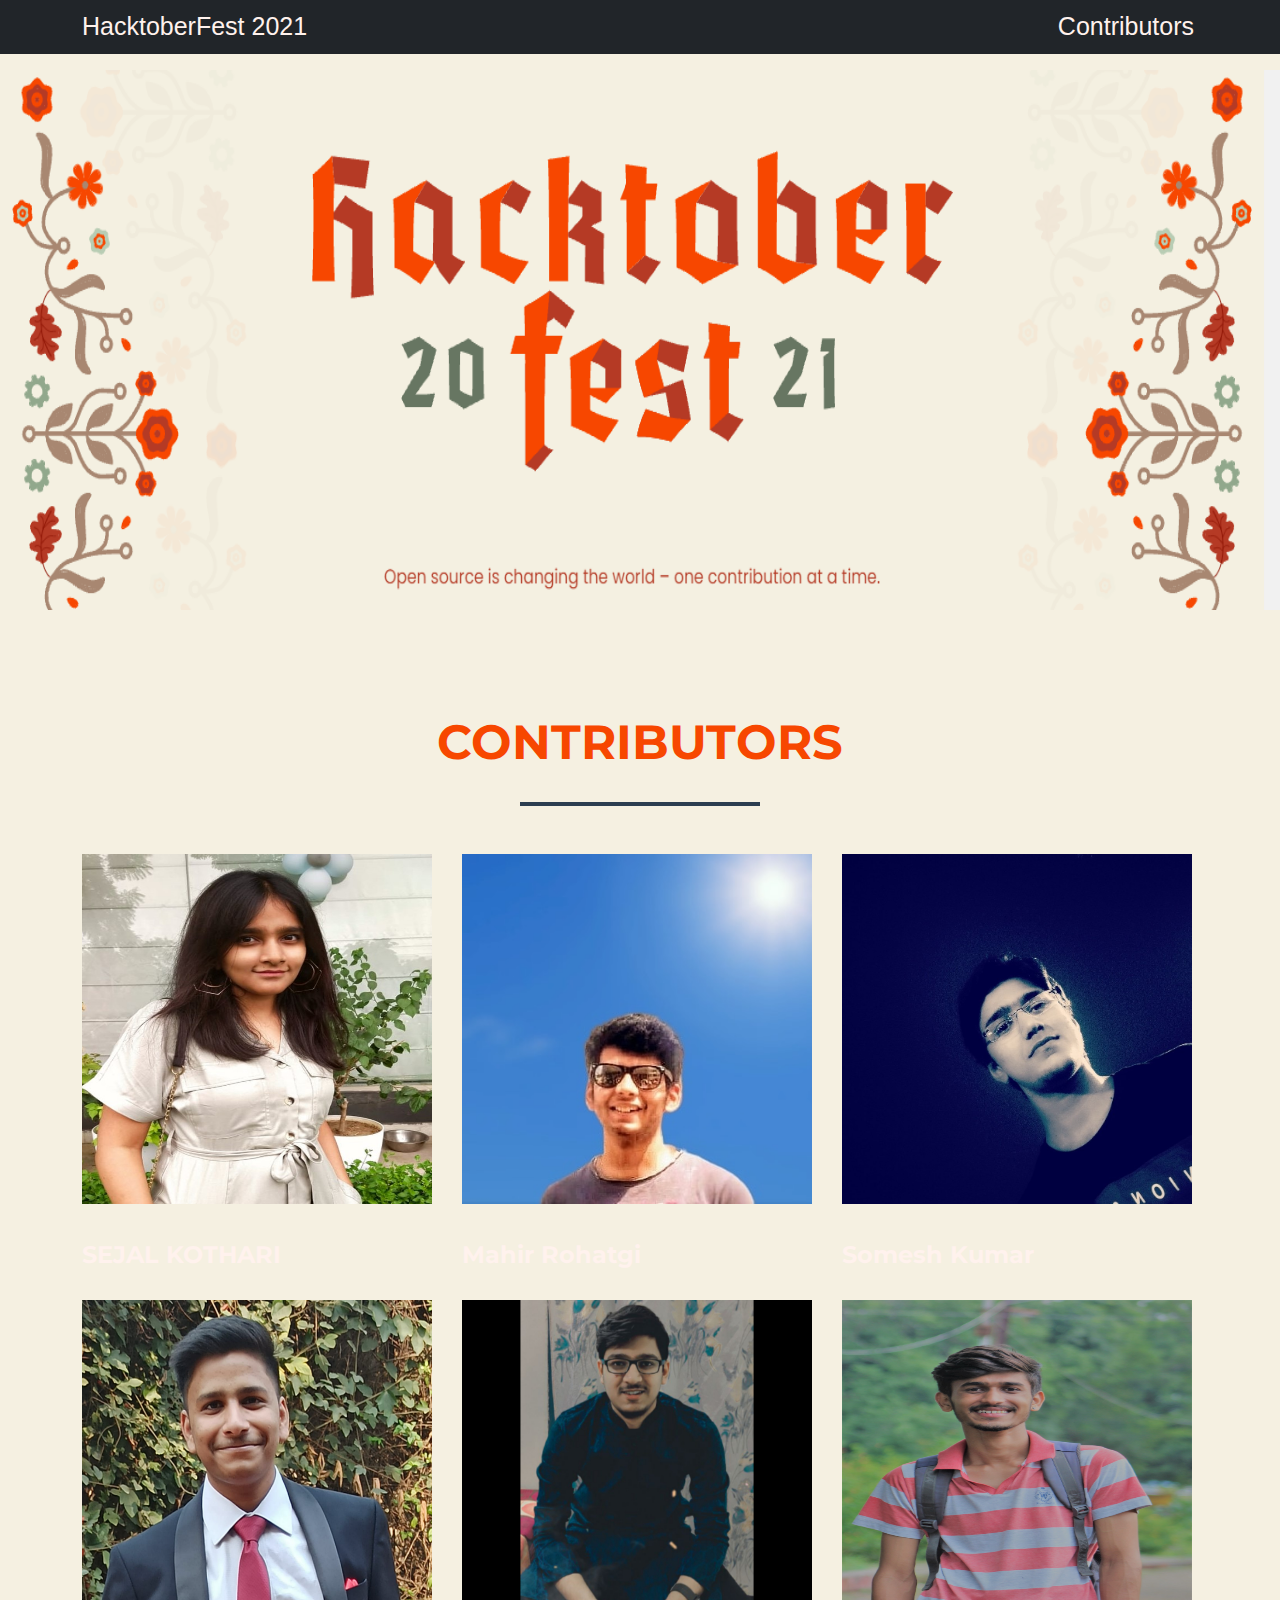
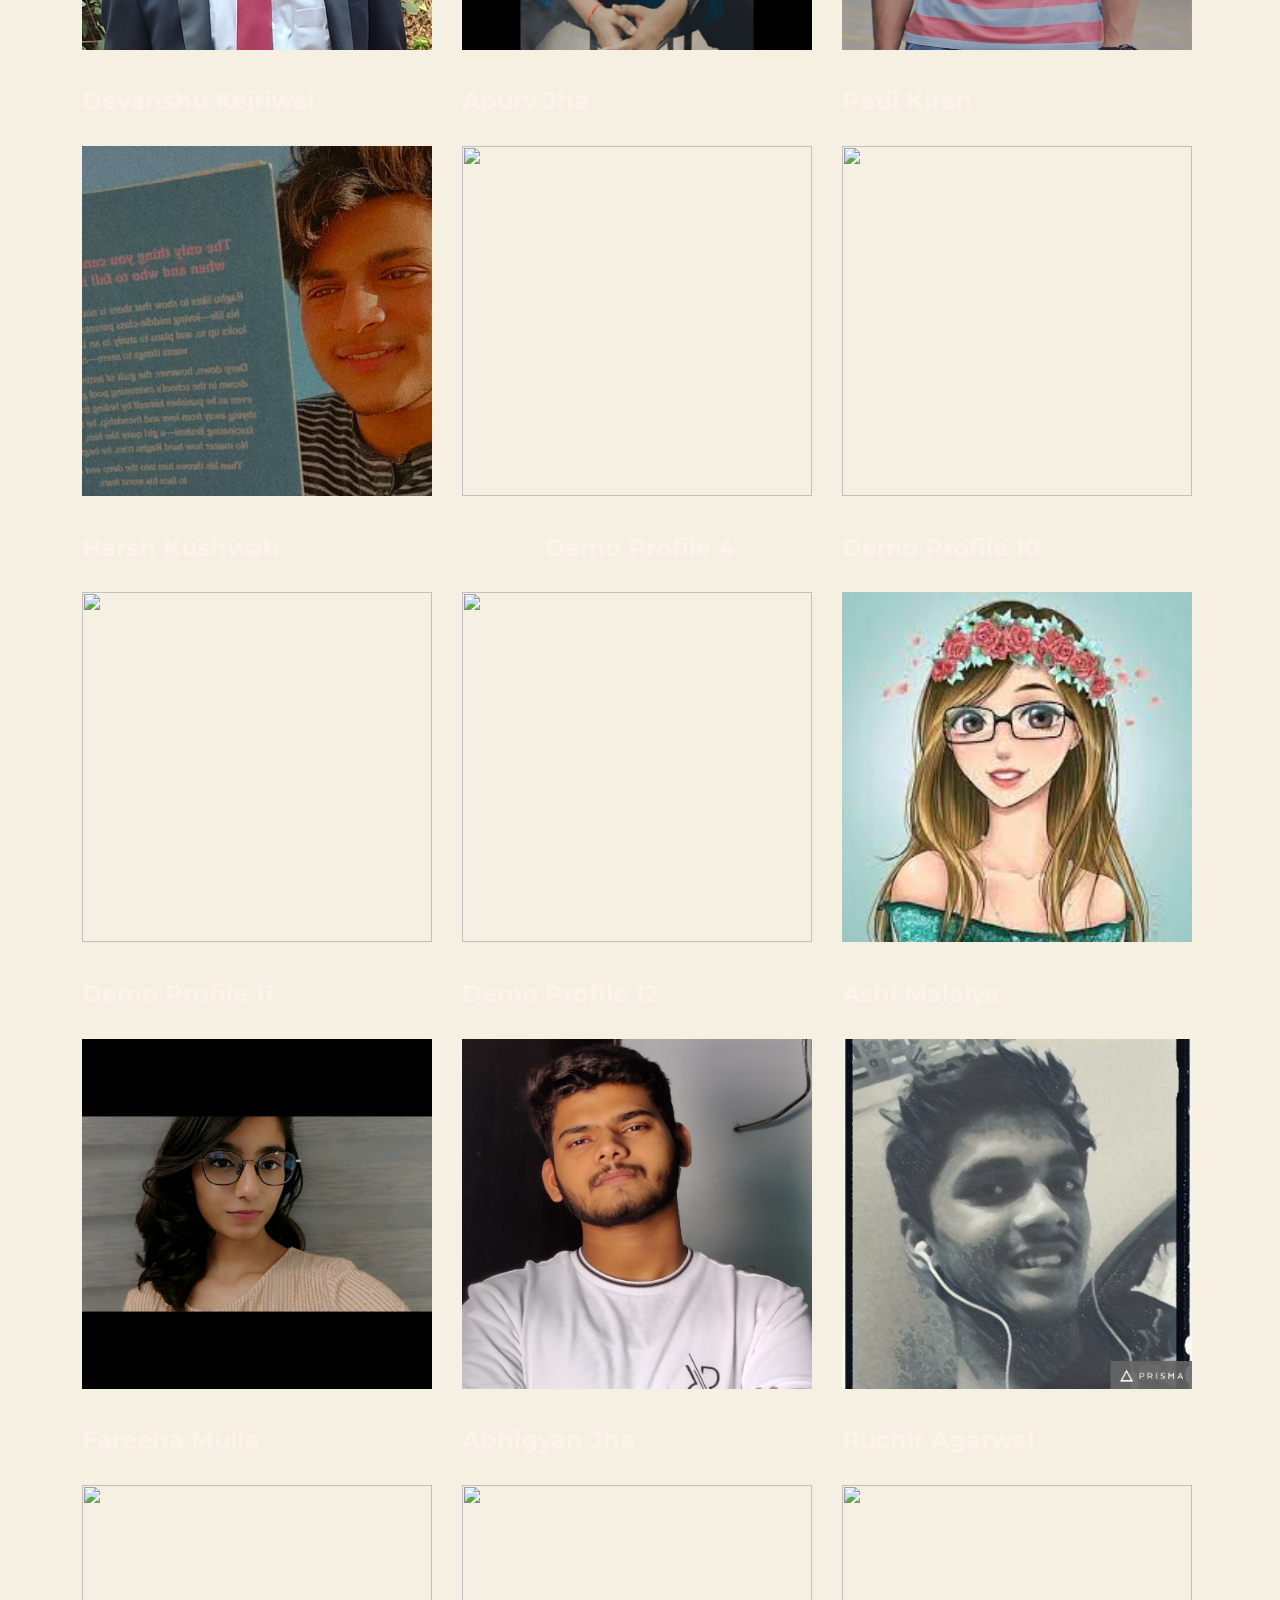
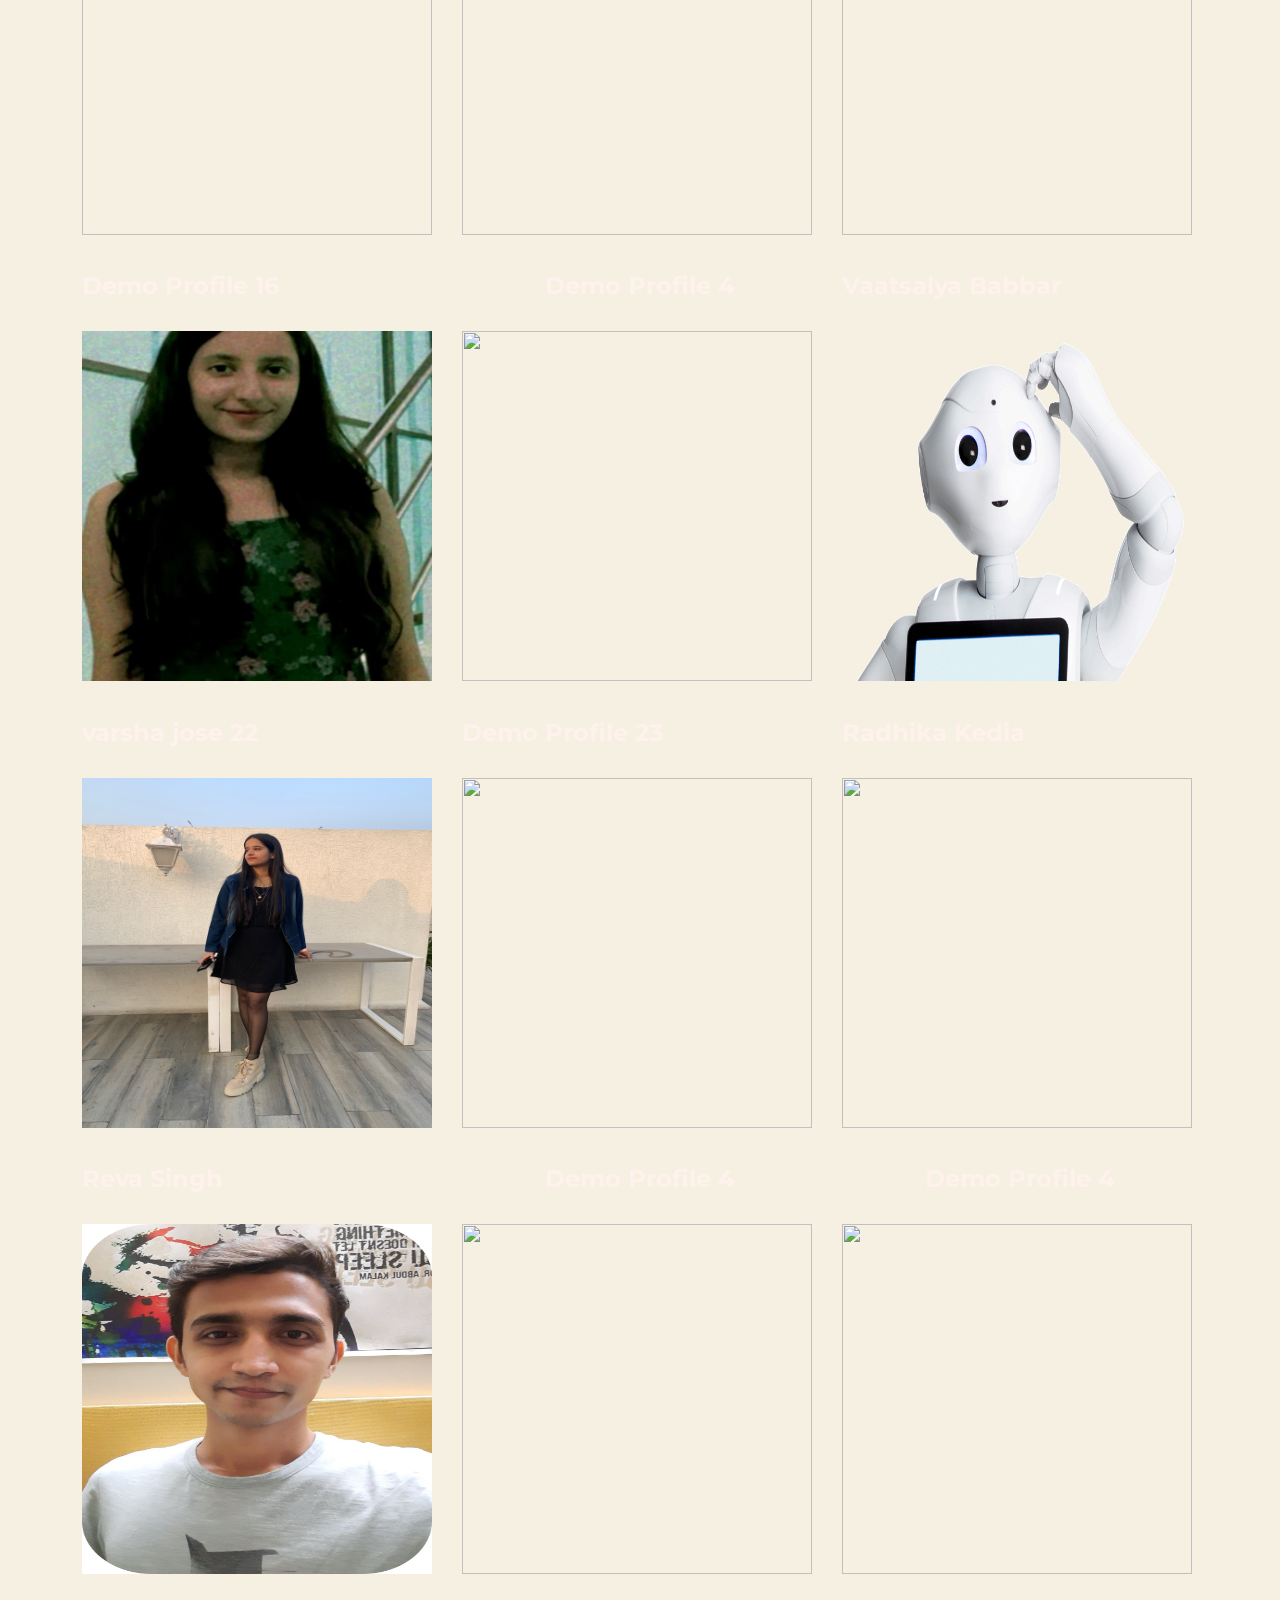
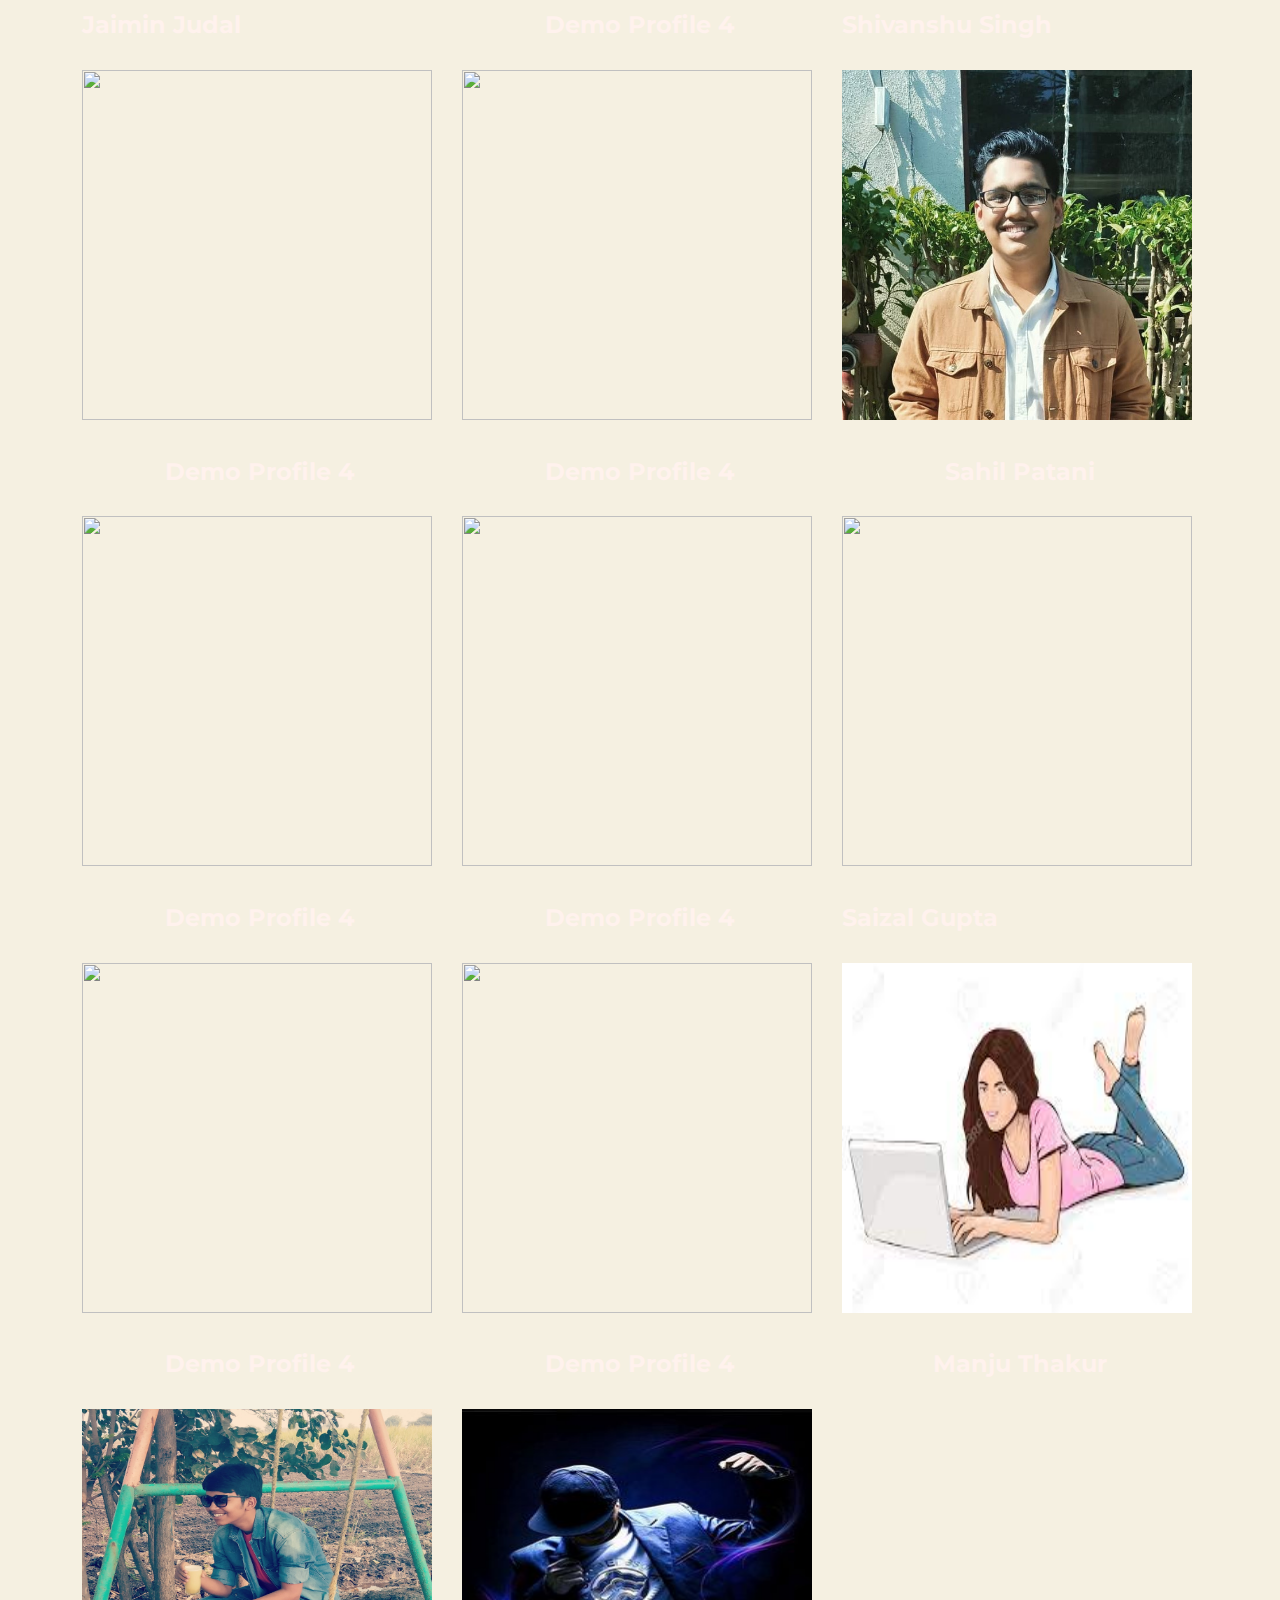
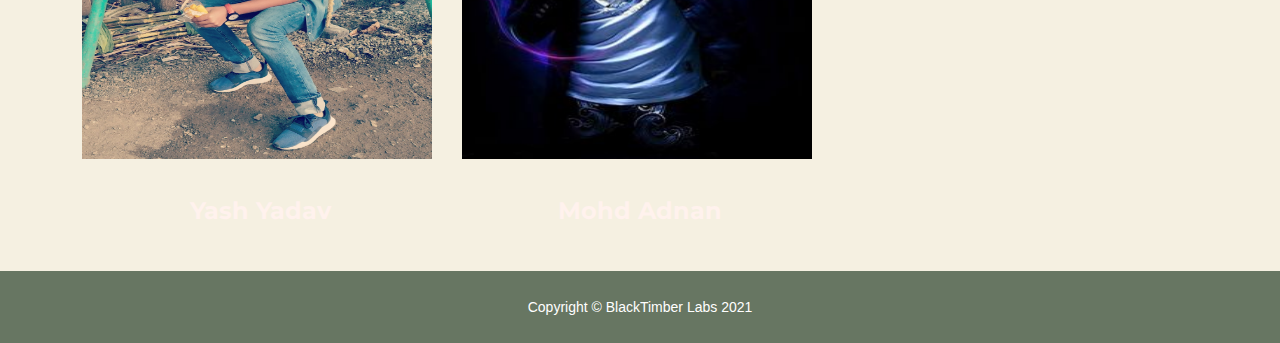
==== commit 719efe7b: "Merge branch 'main' into main" ====
--- a/contributors.html
+++ b/contributors.html
@@ -22,6 +22,7 @@
         <div class="container"><a class="navbar-brand" href="index.html">HacktoberFest 2021</a><button data-bs-toggle="collapse" data-bs-target="#navbarResponsive" class="navbar-toggler text-white navbar-toggler-right text-uppercase rounded" aria-controls="navbarResponsive" aria-expanded="false" aria-label="Toggle navigation"><i class="fa fa-bars"></i></button>
             <div class="collapse navbar-collapse" id="navbarResponsive">
                 <ul class="navbar-nav ms-auto">
+                    <li class="nav-item mx-0 mx-lg-1"><a class="nav-link py-3 px-0 px-lg-3 rounded" href="maintainers.html">Maintainers</a></li>
                     <li class="nav-item mx-0 mx-lg-1"><a class="nav-link py-3 px-0 px-lg-3 rounded" href="contributors.html">Contributors</a></li>
                 </ul>
             </div>
@@ -59,14 +60,11 @@
                 </a>
                 </div>
                 <div class="col-md-6 col-lg-4"><a class="d-block mx-auto portfolio-item" data-bs-toggle="modal">
-                    <img class="img-fluid" src="assets/img/portfolio/Ruchir.jpg"><br><br>
-                    <h4>Ruchir Agarwal</h4>
-                </div>
-                <div class="col-md-6 col-lg-4"><a class="d-block mx-auto portfolio-item" data-bs-toggle="modal">
                     <img class="img-fluid" src="assets/img/portfolio/profilePic.jpg"><br><br>
                     <h4>Somesh Kumar</h4>
                 </a>
                 </div>
+                
                 <div class="col-md-6 col-lg-4"><a class="d-block mx-auto portfolio-item" data-bs-toggle="modal">
                     <img class="img-fluid" src="assets/img/portfolio/devanshukejriwal.jpeg"><br><br>
                     <h4>Devanshu Kejriwal</h4>
@@ -78,6 +76,11 @@
                     </a>
                 </div>  
                 <div class="col-md-6 col-lg-4"><a class="d-block mx-auto portfolio-item" data-bs-toggle="modal">
+                    <img class="img-fluid" src="assets/img/portfolio/kiran.jpg"><br><br>
+                    <h4>Patil Kiran</h4>
+                </a>
+            </div>  
+                <div class="col-md-6 col-lg-4"><a class="d-block mx-auto portfolio-item" data-bs-toggle="modal">
                         <img class="img-fluid" src="assets/img/portfolio/harsh.jpg"><br><br>
                         <h4>Harsh Kushwah</h4>
                     </a>
@@ -103,7 +106,7 @@
                 </a>
                 </div>
                 <div class="col-md-6 col-lg-4"><a class="d-block mx-auto portfolio-item" data-bs-toggle="modal">
-                        <img class="img-fluid" src="assets/img/portfolio/DSC01886.JPG"><br><br>
+                        <img class="img-fluid" src="assets/img/portfolio/hello.jpg"><br><br>
                         <h4>Ashi Malaiya</h4>
                     </a>
                 </div>
@@ -118,6 +121,11 @@
                 </a>
                 </div>
                 <div class="col-md-6 col-lg-4"><a class="d-block mx-auto portfolio-item" data-bs-toggle="modal">
+                    <img class="img-fluid" src="assets/img/portfolio/Ruchir.jpeg"><br><br>
+                    <h4>Ruchir Agarwal</h4>
+                    </a>
+                </div>
+                <div class="col-md-6 col-lg-4"><a class="d-block mx-auto portfolio-item" data-bs-toggle="modal">
                     <img class="img-fluid" src="assets/img/portfolio/profile.png"><br><br>
                     <h4>Demo Profile 16</h4>
                 </a>
@@ -128,13 +136,13 @@
                     </a>
                 </div>
                 <div class="col-md-6 col-lg-4"><a class="d-block mx-auto portfolio-item" data-bs-toggle="modal">
-                        <img class="img-fluid" src="assets/img/portfolio/profile.png"><br><br>
-                        <h4 style="text-align: center;">Demo Profile 4</h4>
-                    </a>
-                </div>
-                <div class="col-md-6 col-lg-4"><a class="d-block mx-auto portfolio-item" data-bs-toggle="modal">
-                    <img class="img-fluid" src="assets/img/portfolio/profile.png"><br><br>
-                    <h4>Demo Profile 22</h4>
+                        <img class="img-fluid" src="assets/img/portfolio/11DB195C-2229-4EC0-82A3-758939681780.jpg"><br><br>
+                        <h4>Vaatsalya Babbar</h4>
+                    </a>
+                </div>
+                <div class="col-md-6 col-lg-4"><a class="d-block mx-auto portfolio-item" data-bs-toggle="modal">
+                    <img class="img-fluid" src="assets/img/portfolio/whatsapic.jpeg"><br><br>
+                    <h4>varsha jose 22</h4>
                 </a>
                 </div>
                 <div class="col-md-6 col-lg-4"><a class="d-block mx-auto portfolio-item" data-bs-toggle="modal">
@@ -188,46 +196,50 @@
                     </a>
                 </div>
                 <div class="col-md-6 col-lg-4"><a class="d-block mx-auto portfolio-item" data-bs-toggle="modal">
-                        <img class="img-fluid" src="assets/img/portfolio/profile.png"><br><br>
-                        <h4 style="text-align: center;">Demo Profile 4</h4>
-                    </a>
-                </div>
-                <div class="col-md-6 col-lg-4"><a class="d-block mx-auto portfolio-item" data-bs-toggle="modal">
-                        <img class="img-fluid" src="assets/img/portfolio/profile.png"><br><br>
-                        <h4 style="text-align: center;">Demo Profile 4</h4>
-                    </a>
-                </div>
-                <div class="col-md-6 col-lg-4"><a class="d-block mx-auto portfolio-item" data-bs-toggle="modal">
-                        <img class="img-fluid" src="assets/img/portfolio/profile.png"><br><br>
-                        <h4 style="text-align: center;">Demo Profile 4</h4>
-                    </a>
-                </div>
-                <div class="col-md-6 col-lg-4"><a class="d-block mx-auto portfolio-item" data-bs-toggle="modal">
-                        <img class="img-fluid" src="assets/img/portfolio/profile.png"><br><br>
-                        <h4 style="text-align: center;">Demo Profile 4</h4>
-                    </a>
-                </div>
-                <div class="col-md-6 col-lg-4"><a class="d-block mx-auto portfolio-item" data-bs-toggle="modal">
-                        <img class="img-fluid" src="assets/img/portfolio/profile.png"><br><br>
-                        <h4 style="text-align: center;">Demo Profile 4</h4>
-                    </a>
-                </div>
-                <div class="col-md-6 col-lg-4"><a class="d-block mx-auto portfolio-item" data-bs-toggle="modal">
-                        <img class="img-fluid" src="assets/img/portfolio/profile.png"><br><br>
-                        <h4 style="text-align: center;">Demo Profile 4</h4>
-                    </a>
-                </div>
-                <div class="col-md-6 col-lg-4"><a class="d-block mx-auto portfolio-item" data-bs-toggle="modal">
-                        <img class="img-fluid" src="assets/img/portfolio/profile.png"><br><br>
-                        <h4 style="text-align: center;">Demo Profile 4</h4>
-                    </a>
-                </div>
-                <div class="col-md-6 col-lg-4"><a class="d-block mx-auto portfolio-item" data-bs-toggle="modal">
-                        <img class="img-fluid" src="assets/img/portfolio/profile.png"><br><br>
-                        <h4 style="text-align: center;">Demo Profile 4</h4>
-                    </a>
-                </div>
-
+                        <img class="img-fluid" src="assets/img/portfolio/Sahil.jpg"><br><br>
+                        <h4 style="text-align: center;">Sahil Patani</h4>
+                    </a>
+                </div>
+                <div class="col-md-6 col-lg-4"><a class="d-block mx-auto portfolio-item" data-bs-toggle="modal">
+                        <img class="img-fluid" src="assets/img/portfolio/profile.png"><br><br>
+                        <h4 style="text-align: center;">Demo Profile 4</h4>
+                    </a>
+                </div>
+                <div class="col-md-6 col-lg-4"><a class="d-block mx-auto portfolio-item" data-bs-toggle="modal">
+                        <img class="img-fluid" src="assets/img/portfolio/profile.png"><br><br>
+                        <h4 style="text-align: center;">Demo Profile 4</h4>
+                    </a>
+                </div>
+                <div class="col-md-6 col-lg-4"><a class="d-block mx-auto portfolio-item" data-bs-toggle="modal">
+                       <img class="img-fluid" src="assets/img/portfolio/seju.JPG"><br><br>
+                       <h4> Saizal Gupta </h4>
+                    </a>
+                </div>
+                <div class="col-md-6 col-lg-4"><a class="d-block mx-auto portfolio-item" data-bs-toggle="modal">
+                        <img class="img-fluid" src="assets/img/portfolio/profile.png"><br><br>
+                        <h4 style="text-align: center;">Demo Profile 4</h4>
+                    </a>
+                </div>
+                <div class="col-md-6 col-lg-4"><a class="d-block mx-auto portfolio-item" data-bs-toggle="modal">
+                        <img class="img-fluid" src="assets/img/portfolio/profile.png"><br><br>
+                        <h4 style="text-align: center;">Demo Profile 4</h4>
+                    </a>
+                </div>
+                <div class="col-md-6 col-lg-4"><a class="d-block mx-auto portfolio-item" data-bs-toggle="modal">
+                        <img class="img-fluid" src="assets/img/portfolio/mthakur7_pic.jfif"><br><br>
+                        <h4 style="text-align: center;">Manju Thakur</h4>
+                    </a>
+                </div>
+                <div class="col-md-6 col-lg-4"><a class="d-block mx-auto portfolio-item" data-bs-toggle="modal">
+                        <img class="img-fluid" src="assets/img/portfolio/IMG_20200210_091348_827.jpg"><br><br>
+                        <h4 style="text-align: center;">Yash Yadav</h4>
+                    </a>
+                </div>
+                <div class="col-md-6 col-lg-4"><a class="d-block mx-auto portfolio-item" data-bs-toggle="modal">
+                        <img class="img-fluid" src="assets/img/portfolio/pp.jpeg"><br><br>
+                        <h4 style="text-align: center;">Mohd Adnan</h4>
+                    </a>
+                </div>
             </div>
         </div>
     </section>
--- a/assets/bootstrap/css/style.css
+++ b/assets/bootstrap/css/style.css
@@ -0,0 +1,165 @@
+body {
+  background-color: #f5f0e1;
+  font-family: "Noto Sans Display", sans-serif;
+}
+a{
+  color: #fff2ed;
+  text-decoration: none;
+  FONT-SIZE: 25PX;
+}
+
+p{
+    color: #2b3531;
+}
+nav ul li{
+  color: whiteimg-fluid;
+}
+h2{
+    color: #2b3531;    
+
+}
+.img-fluid {
+  width: 350px;
+  height: 350px;
+}
+h2 span{
+    color: #f74700;
+}
+.bg-mgreen {
+  --tw-bg-opacity: 1;
+  background-color: rgba(103, 118, 98, var(--tw-bg-opacity));
+}
+
+/* Changes by Apurv */
+
+.contact-section {
+  background-image: linear-gradient(to top, #677662, #8a937f, #adb19d, #d1d0be, #f5f0e1);/*added gradient -meheer*/
+}
+
+
+.contact-section .social {
+  margin-top: 5rem;
+}
+.contact-section .social a {
+  text-align: center;
+  height: 3rem;
+  width: 3rem;
+  background: rgba(255, 255, 255, 0.2);
+  border-radius: 100%;
+  line-height: 3rem;
+  color: rgba(255, 255, 255, 0.3);
+  transition: 0.3s ease; /*added hover effects -meheer*/
+}
+.contact-section .social a:hover {
+  color: white;
+  transition: 0.3s ease;
+  transform: scale(1.2);
+}
+.contact-section .social a:active {
+  color: #fff;
+}
+.r1 {
+  color: #677662;
+  text-align: center;
+}
+
+<<<<<<< HEAD
+#r2 {
+  color: black;
+}
+/* further changes by meheer */
+.card{
+  transition: 0.2s ease;
+}
+.card:hover {
+  transform: scale(1.05);
+  box-shadow: 0 10px 20px rgba(0, 0, 0, 0.12), 0 4px 8px rgba(0, 0, 0, 0.06);
+  transition: 0.2s ease;
+}
+
+
+/* further changes by Abhigyan */
+#authors img {
+  margin-top: -50px; }
+#authors .card:hover {
+  --tw-bg-opacity: 1;
+  background: rgba(103, 118, 98, var(--tw-bg-opacity));
+  color: #fff;
+  transform: scale(1.05);
+  box-shadow: 0 10px 20px rgba(0, 0, 0, 0.12), 0 4px 8px rgba(0, 0, 0, 0.06);
+  transition: 0.2s ease;
+ }
+#authors .fab {
+  color: #fff; }
+
+  #authors h1{
+    color: #000000;
+  }
+  .content {
+    
+    margin: 20px 0 40px 20px;
+}
+
+.text-quotes blockquote {
+    position: relative;
+    margin: 0;
+    padding: 8px 0 22px 0;
+    text-indent: 36px;
+    font-family: Arial, sans-serif;
+    font-size: 16px;
+    line-height: 24px;
+    font-weight: bold;
+    color: #999;
+}
+.text-quotes blockquote:before,
+.text-quotes blockquote:after {
+    position: absolute;
+    font-family: "Times New Roman", serif;
+    font-size: 60px;
+    line-height: 26px;
+    color: #7ad;
+}
+.text-quotes blockquote:before {
+    content: '\201C';   /* Left double quote */
+    left: -36px;
+    top: 8px;
+}
+.text-quotes blockquote:after {
+    content: '\201D';   /* Right double quote */
+    right: 0px;
+    bottom: -13px;
+}
+=======
+  .img-fluid {
+    width: 100%;
+    height: 400px;
+    object-fit: cover;
+  }
+
+  @media (max-width: 1280px) {
+    #header-main-image {
+      height: 60vh;
+      width: 100vw;
+    }
+    
+  }
+  .eff{
+    transition: 1s;
+    transition-timing-function: ease-in;
+  }
+  .eff:hover{
+    /* background-color: #f74700; */
+    /* width: 200px; */
+    transform: scale(1.1);
+    box-shadow: 5PX 5PX 5PX black ;
+  }
+
+  @media only screen and (max-width: 600px) {
+    body {
+      /* background-color: lightblue; */
+    }
+    header img{
+      width: 100%;
+    }
+  }
+>>>>>>> upstream/main
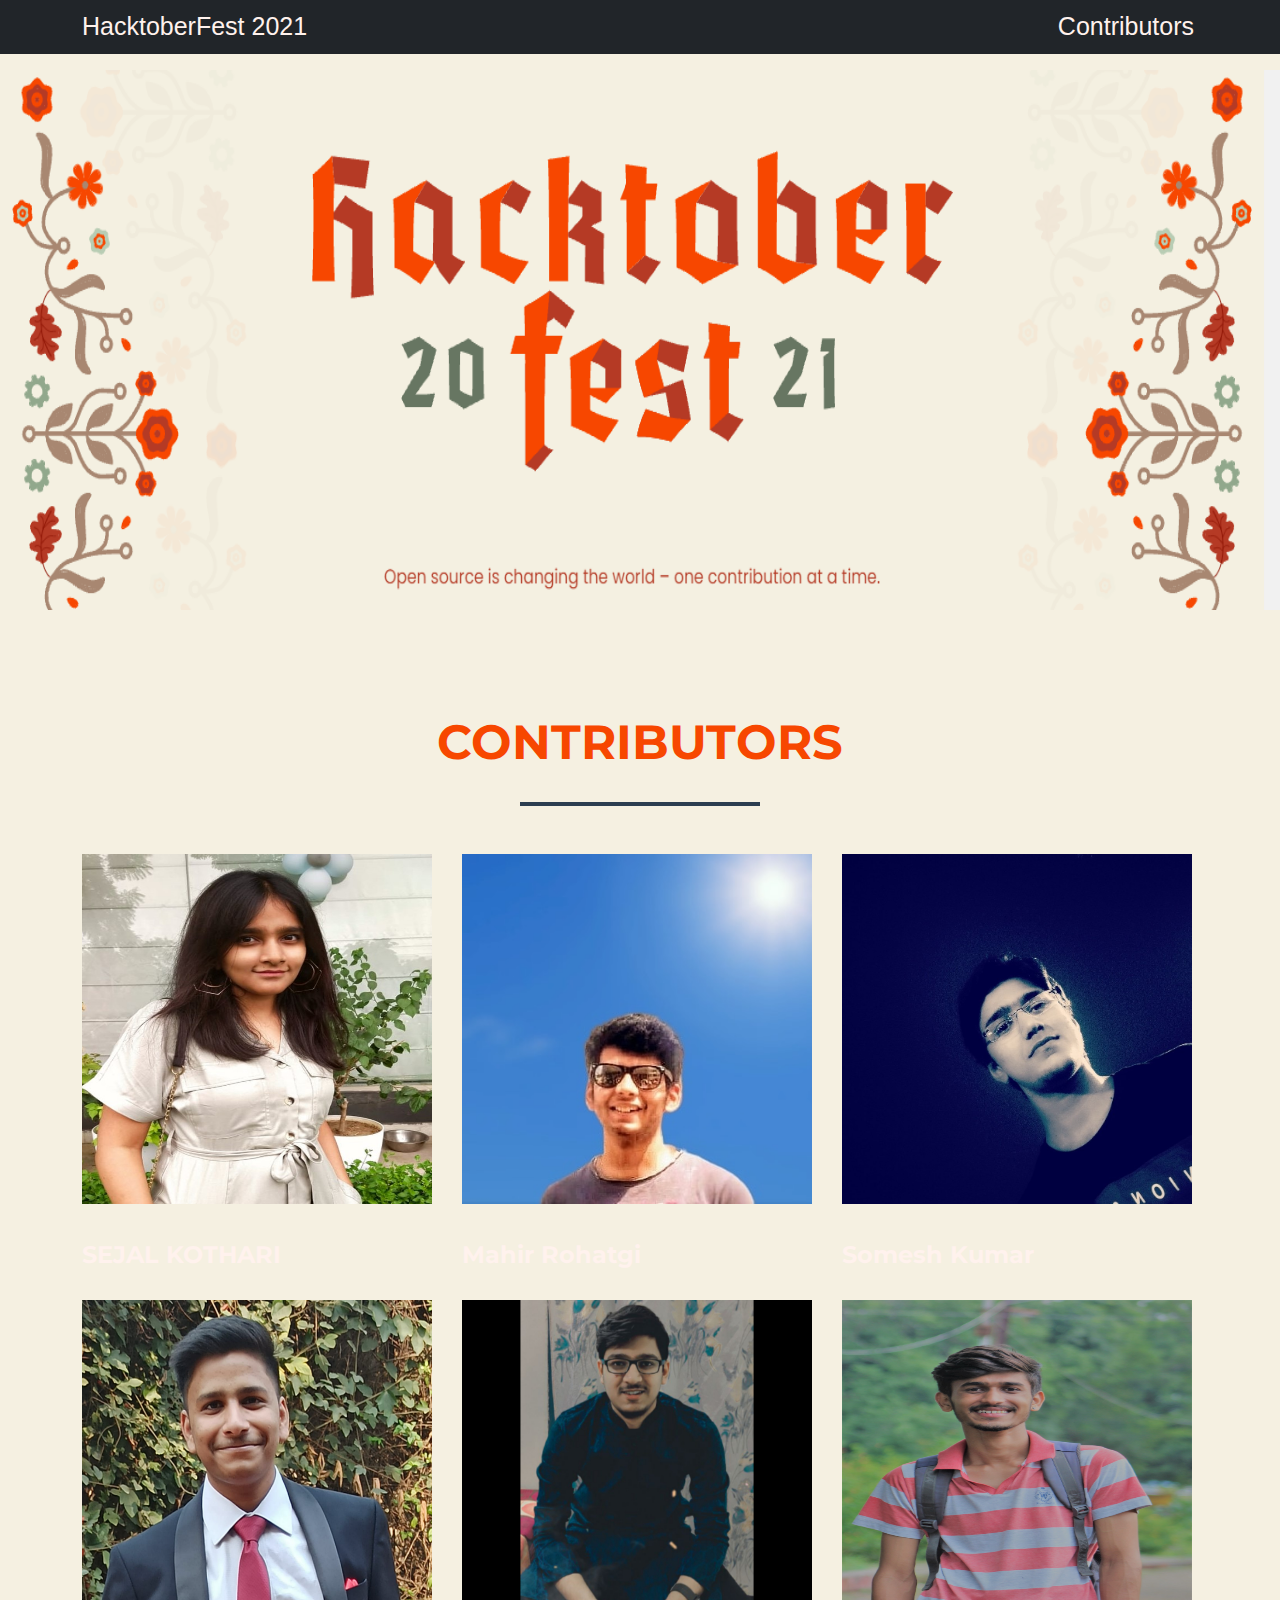
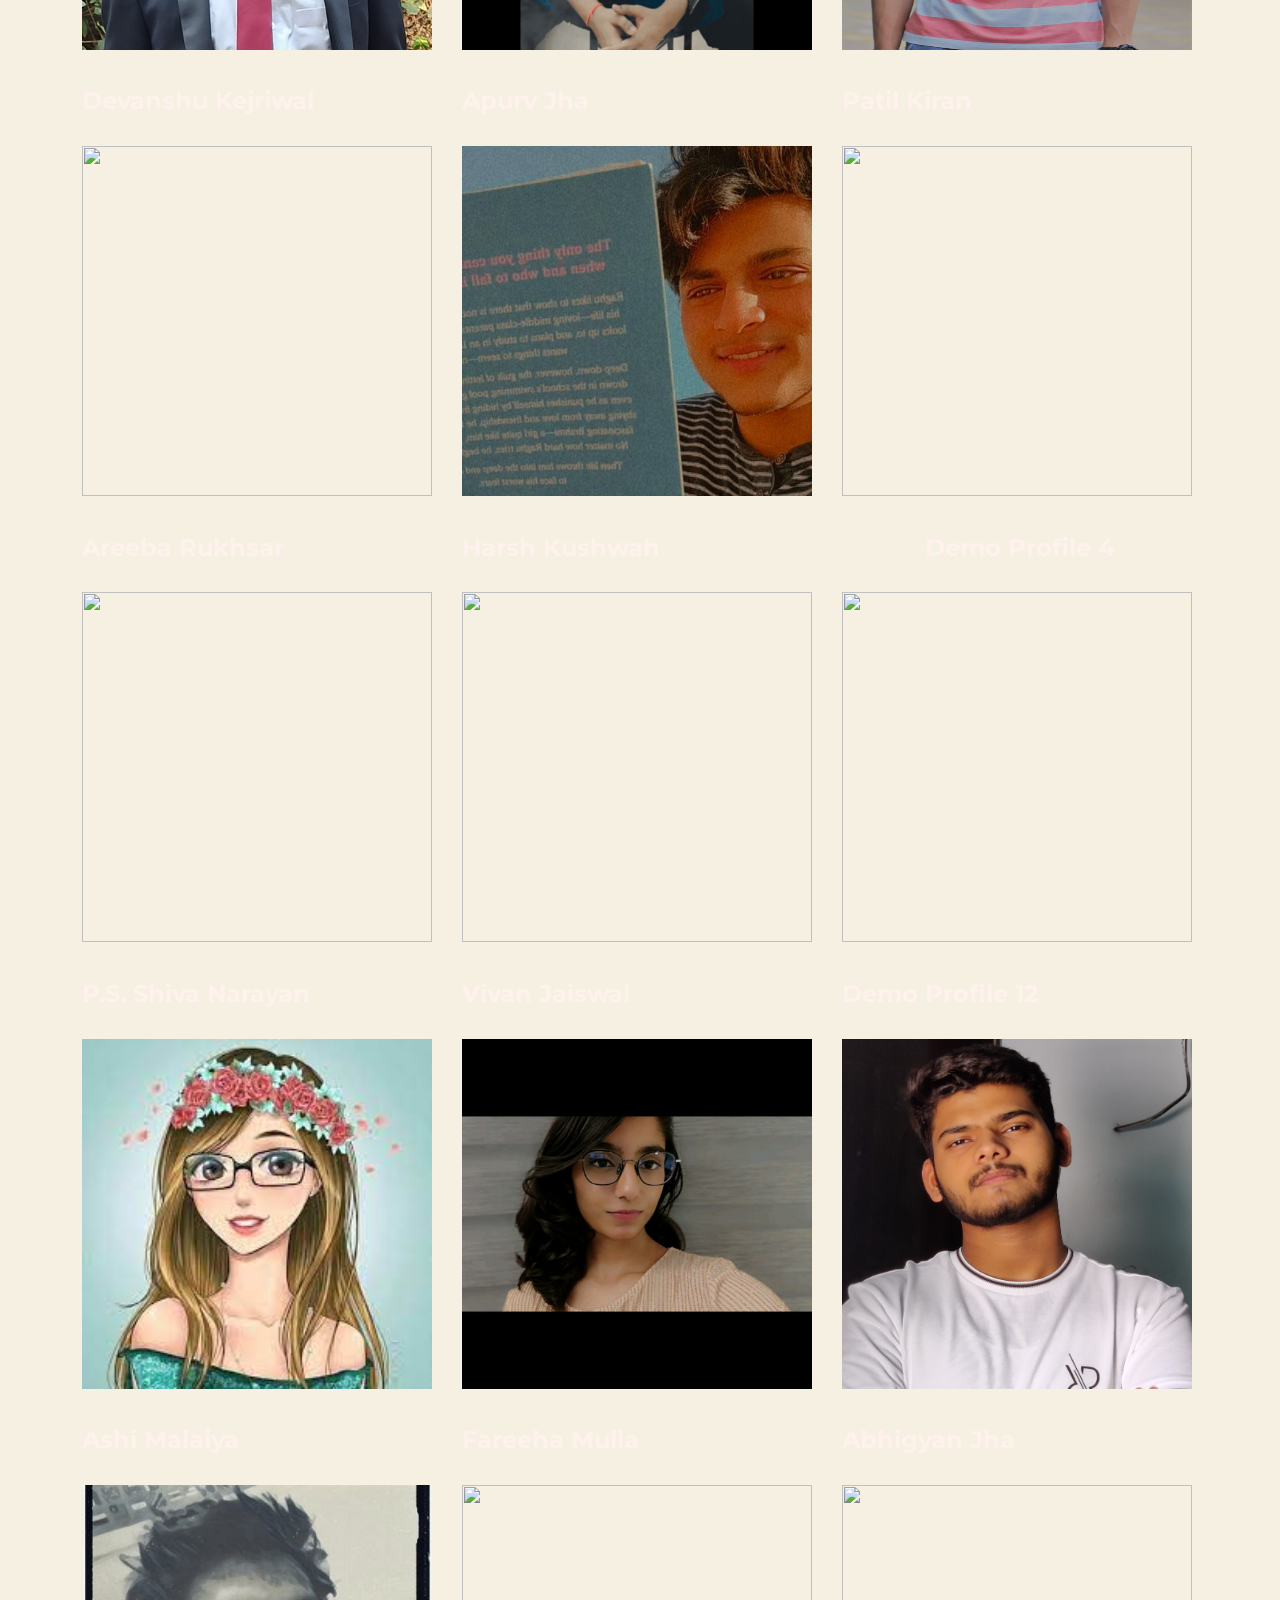
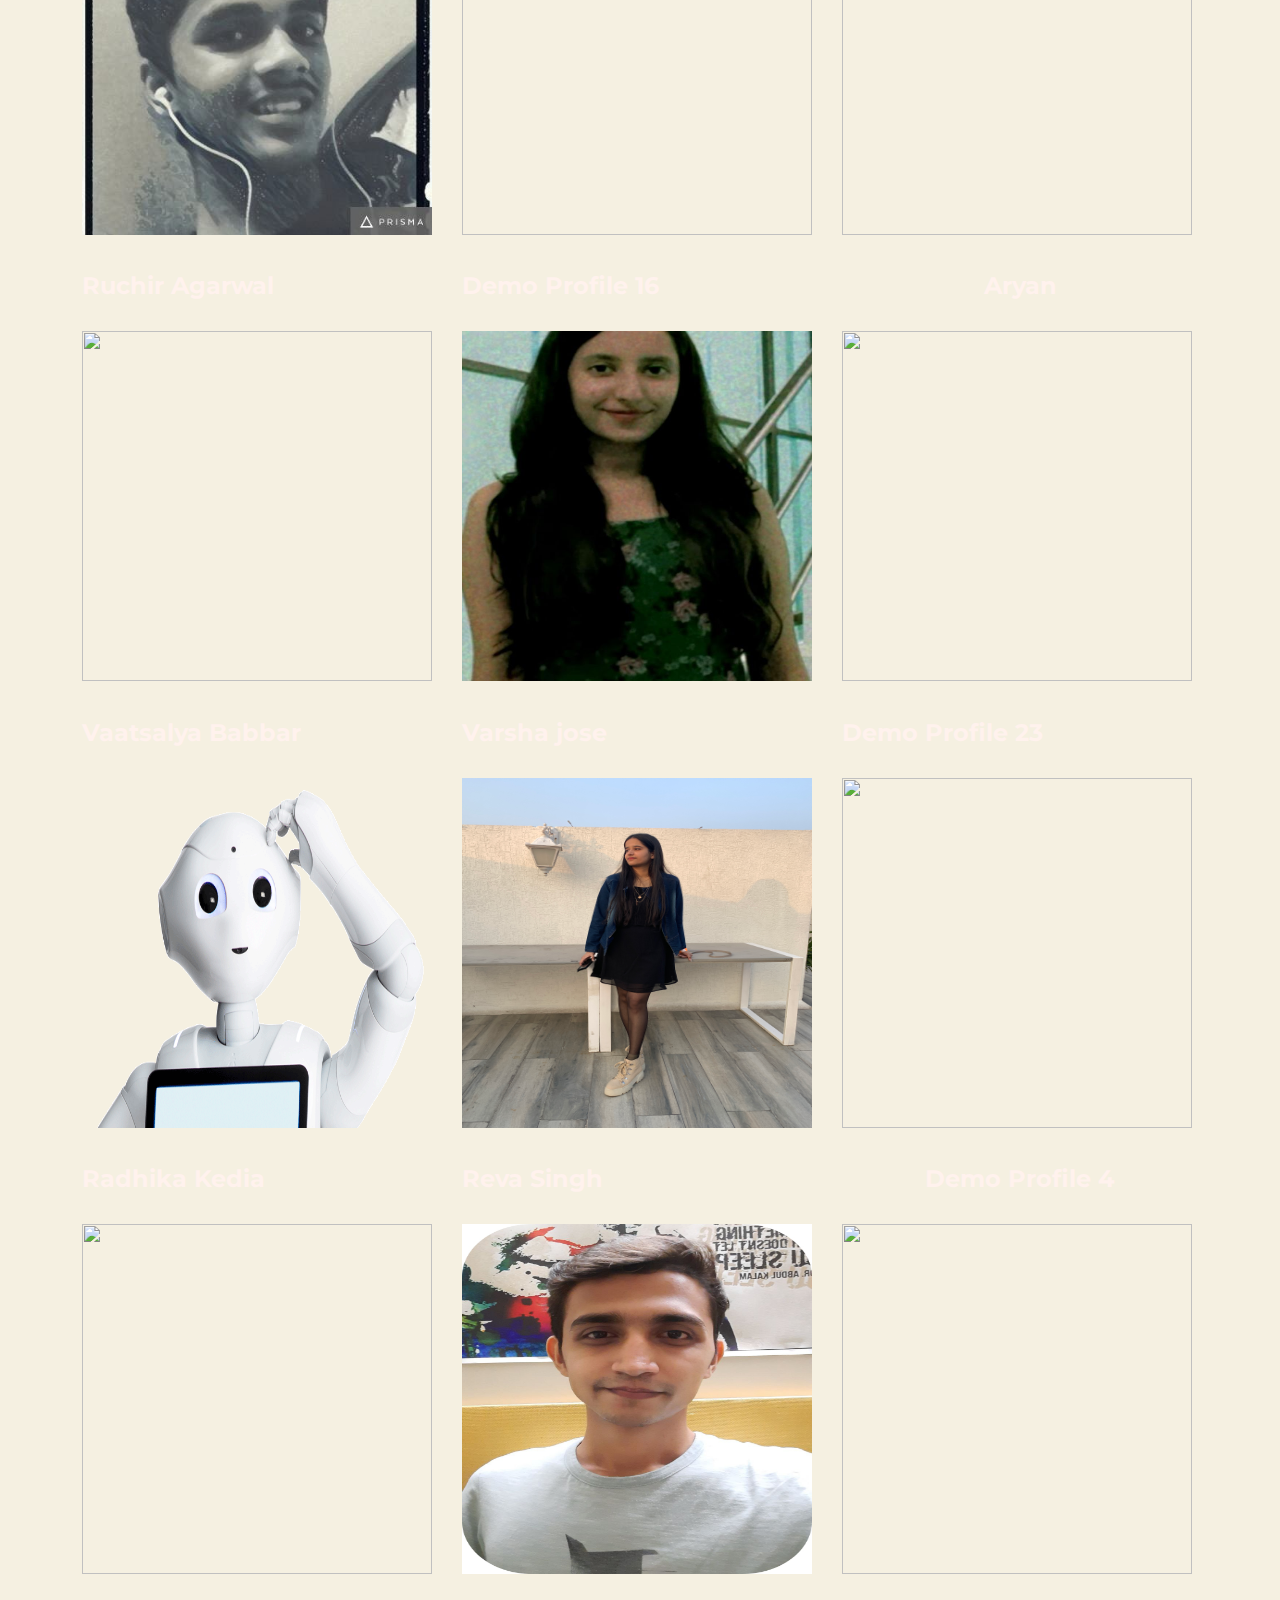
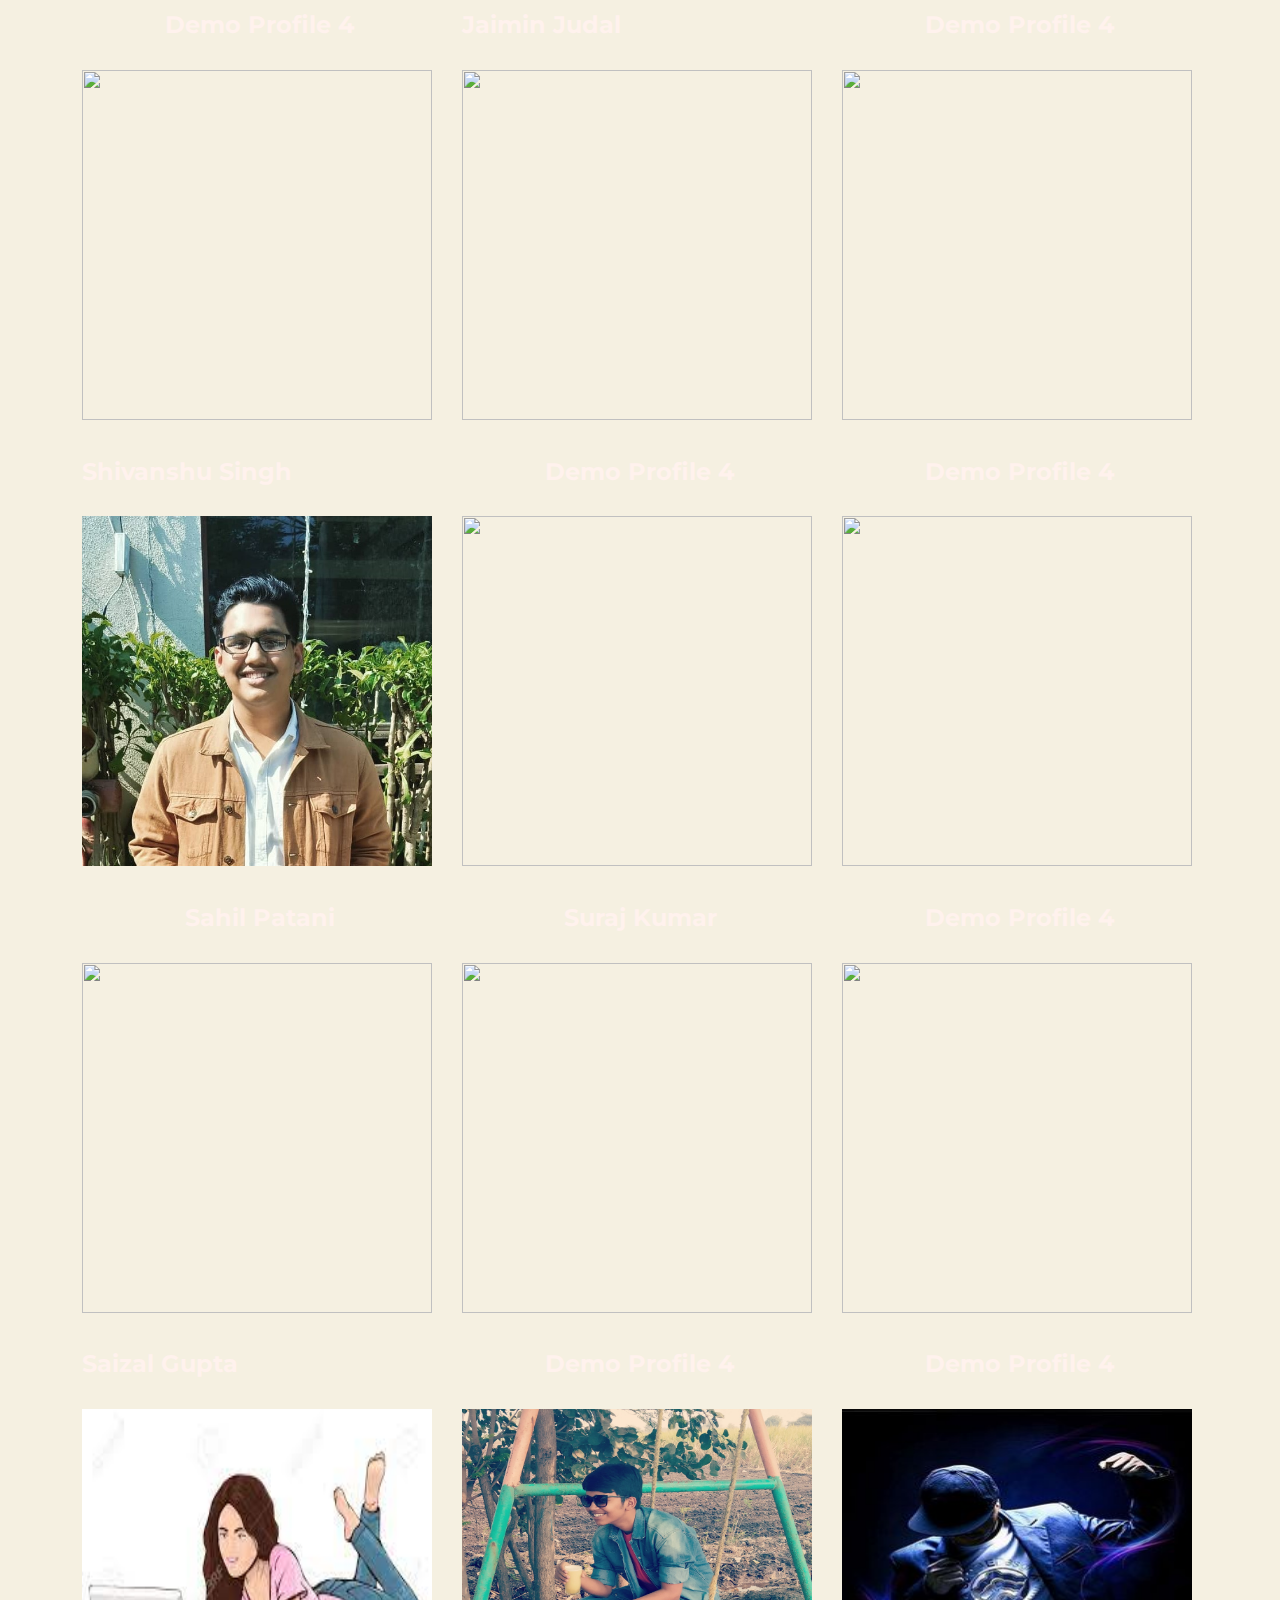
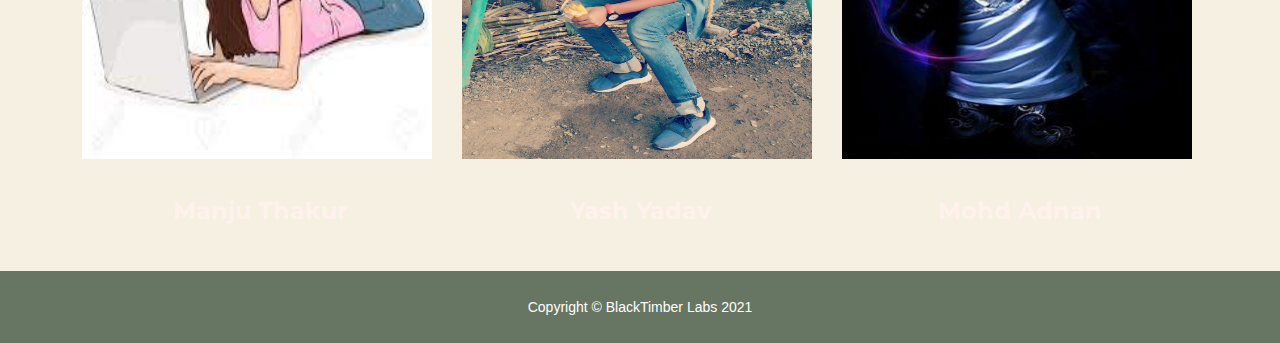
==== commit 915a370b: "Update contributors.html" ====
--- a/contributors.html
+++ b/contributors.html
@@ -80,6 +80,11 @@
                     <h4>Patil Kiran</h4>
                 </a>
             </div>  
+              <div class="col-md-6 col-lg-4"><a class="d-block mx-auto portfolio-item" data-bs-toggle="modal">
+                    <img class="img-fluid" src="assets/img/portfolio/areeba.jpg"><br><br>
+                    <h4>Areeba Rukhsar</h4>
+                </a>
+              </div> 
                 <div class="col-md-6 col-lg-4"><a class="d-block mx-auto portfolio-item" data-bs-toggle="modal">
                         <img class="img-fluid" src="assets/img/portfolio/harsh.jpg"><br><br>
                         <h4>Harsh Kushwah</h4>
@@ -91,13 +96,13 @@
                     </a>
                 </div>
                 <div class="col-md-6 col-lg-4"><a class="d-block mx-auto portfolio-item" data-bs-toggle="modal">
-                    <img class="img-fluid" src="assets/img/portfolio/profile.png"><br><br>
-                    <h4>Demo Profile 10</h4>
-                </a>
-                </div>
-                <div class="col-md-6 col-lg-4"><a class="d-block mx-auto portfolio-item" data-bs-toggle="modal">
-                    <img class="img-fluid" src="assets/img/portfolio/profile.png"><br><br>
-                    <h4>Demo Profile 11</h4>
+                    <img class="img-fluid" src="assets/img/Shiva Narayan Photo.png"><br><br>
+                    <h4>P.S. Shiva Narayan</h4>
+                </a>
+                </div>
+                <div class="col-md-6 col-lg-4"><a class="d-block mx-auto portfolio-item" data-bs-toggle="modal">
+                    <img class="img-fluid" src="assets/img/portfolio/Beige and red interior velvety.jpg.jpg"><br><br>
+                    <h4>Vivan Jaiswal</h4>
                 </a>
                 </div>
                 <div class="col-md-6 col-lg-4"><a class="d-block mx-auto portfolio-item" data-bs-toggle="modal">
@@ -131,8 +136,8 @@
                 </a>
                 </div>
                 <div class="col-md-6 col-lg-4"><a class="d-block mx-auto portfolio-item" data-bs-toggle="modal">
-                        <img class="img-fluid" src="assets/img/portfolio/profile.png"><br><br>
-                        <h4 style="text-align: center;">Demo Profile 4</h4>
+                        <img class="img-fluid" src="assets/img/portfolio/aryan.jpeg"><br><br>
+                        <h4 style="text-align: center;">Aryan</h4>
                     </a>
                 </div>
                 <div class="col-md-6 col-lg-4"><a class="d-block mx-auto portfolio-item" data-bs-toggle="modal">
@@ -142,7 +147,7 @@
                 </div>
                 <div class="col-md-6 col-lg-4"><a class="d-block mx-auto portfolio-item" data-bs-toggle="modal">
                     <img class="img-fluid" src="assets/img/portfolio/whatsapic.jpeg"><br><br>
-                    <h4>varsha jose 22</h4>
+                    <h4>Varsha jose</h4>
                 </a>
                 </div>
                 <div class="col-md-6 col-lg-4"><a class="d-block mx-auto portfolio-item" data-bs-toggle="modal">
@@ -202,7 +207,7 @@
                 </div>
                 <div class="col-md-6 col-lg-4"><a class="d-block mx-auto portfolio-item" data-bs-toggle="modal">
                         <img class="img-fluid" src="assets/img/portfolio/profile.png"><br><br>
-                        <h4 style="text-align: center;">Demo Profile 4</h4>
+                        <h4 style="text-align: center;">Suraj Kumar</h4>
                     </a>
                 </div>
                 <div class="col-md-6 col-lg-4"><a class="d-block mx-auto portfolio-item" data-bs-toggle="modal">
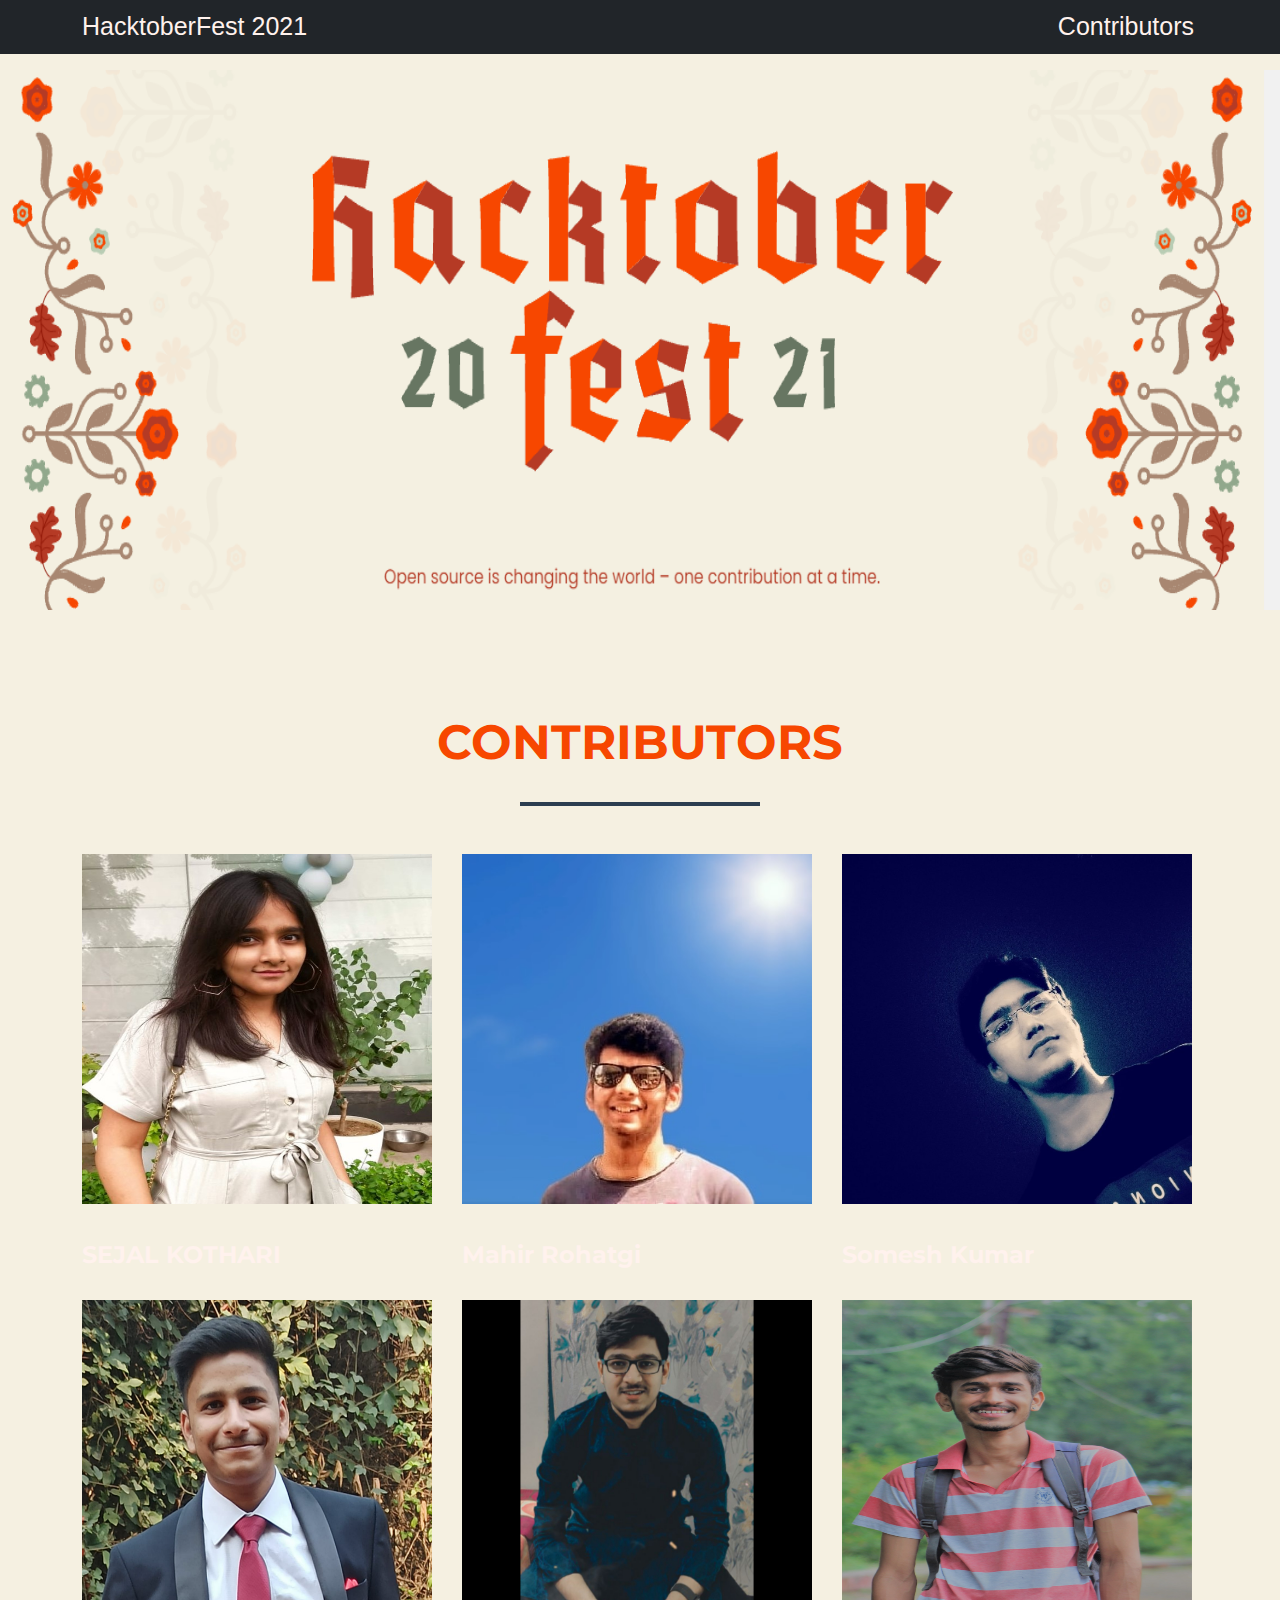
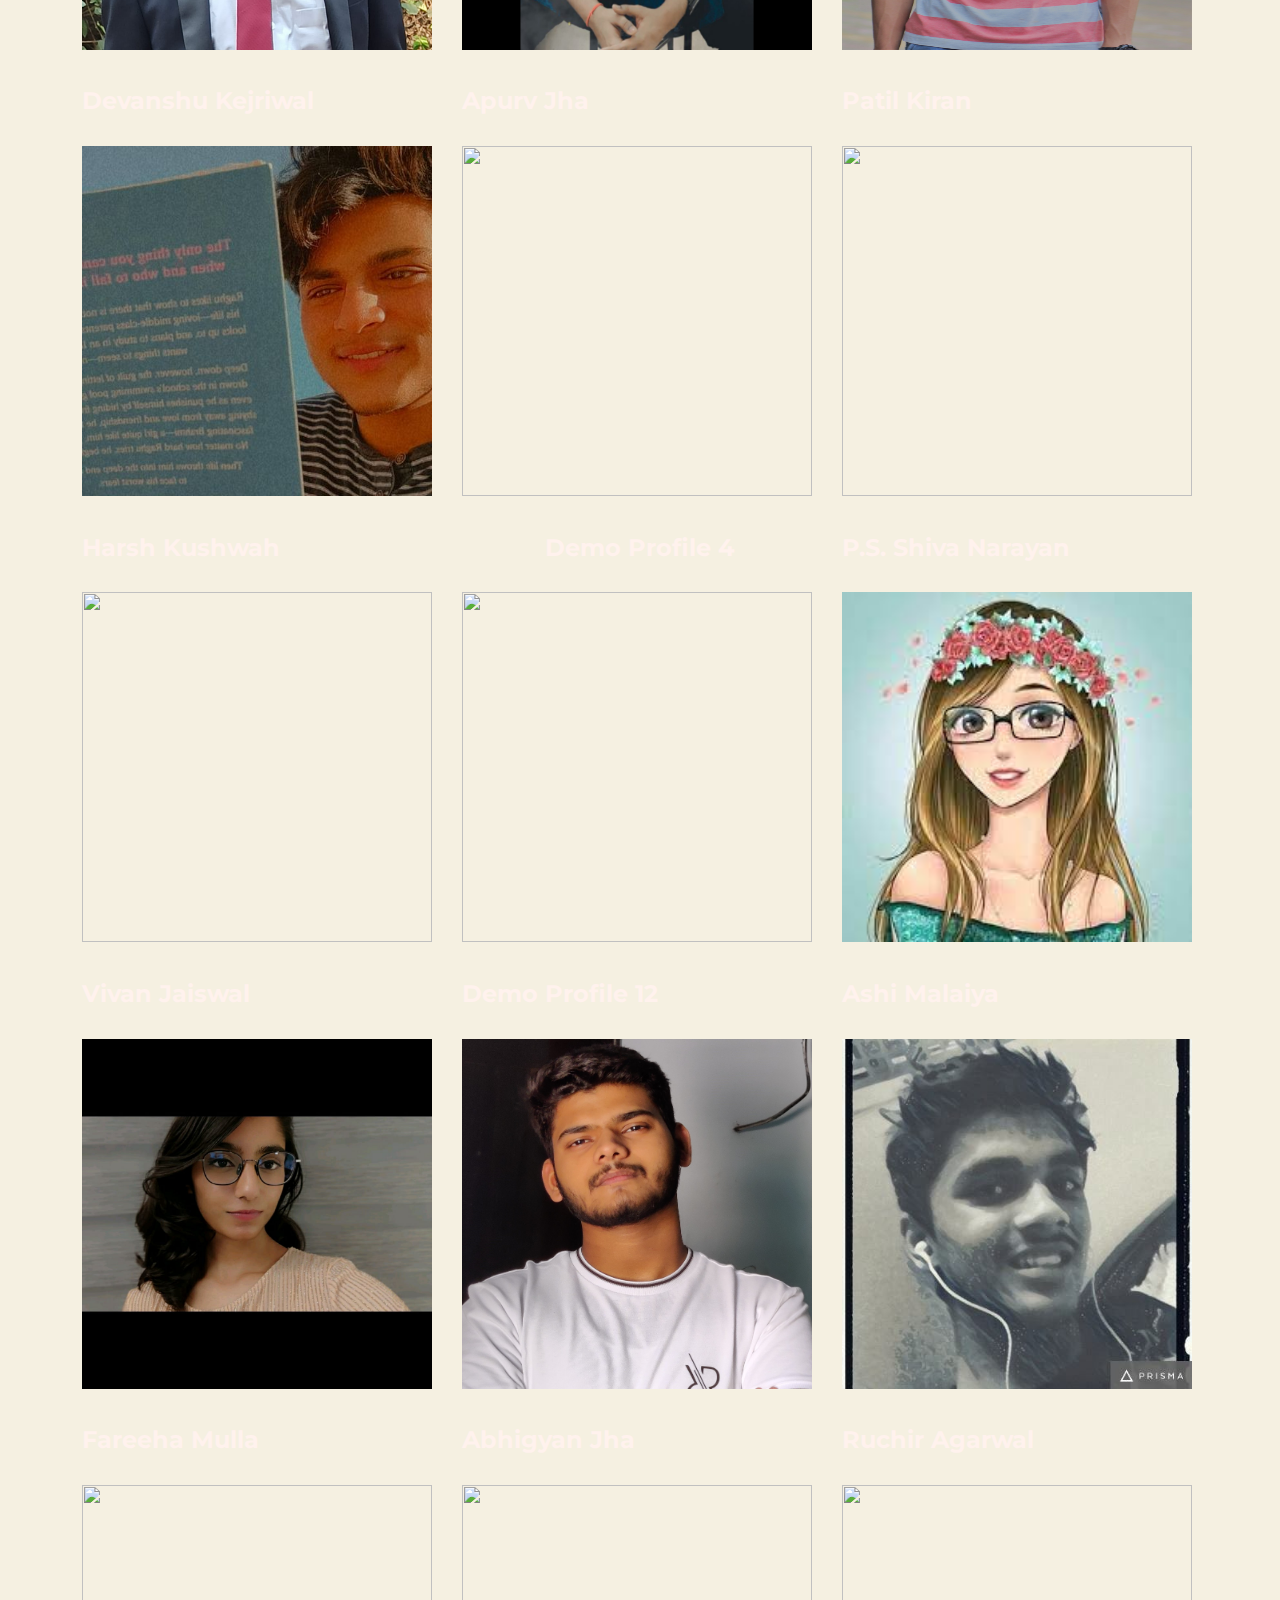
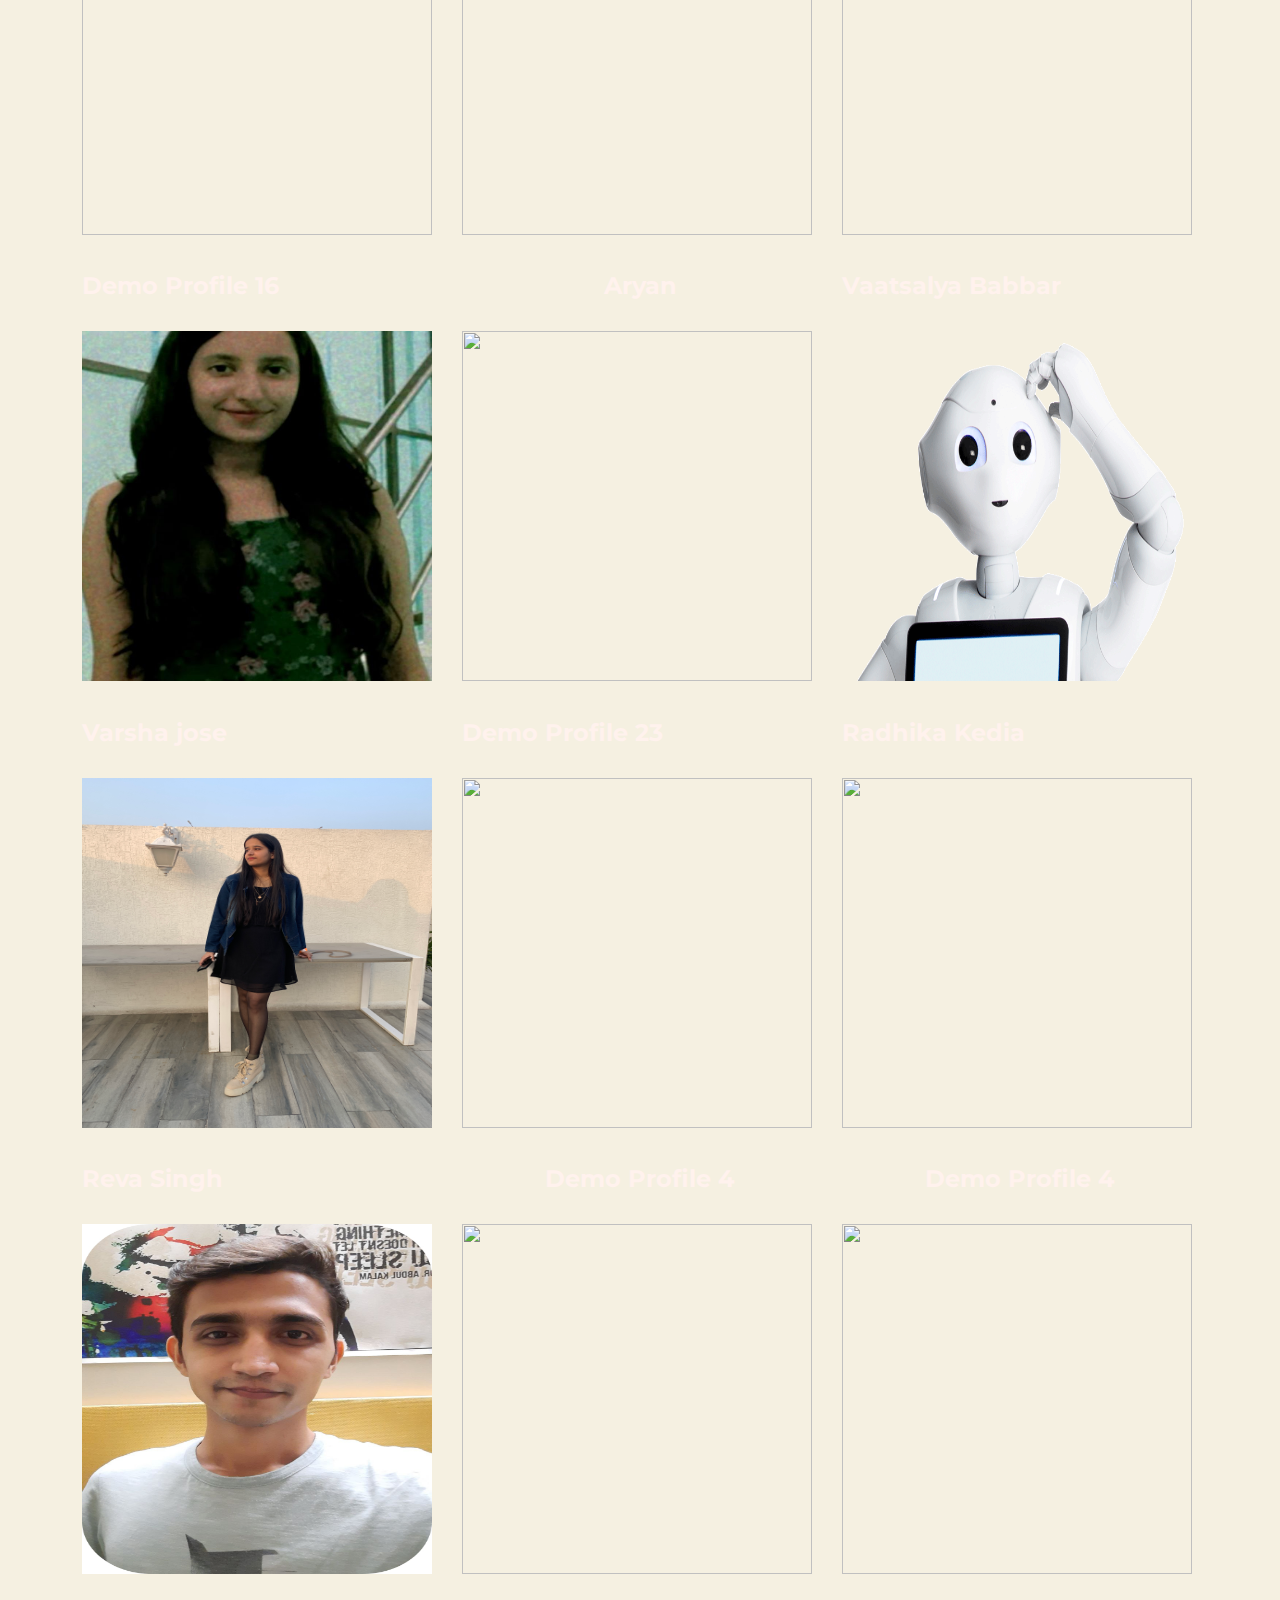
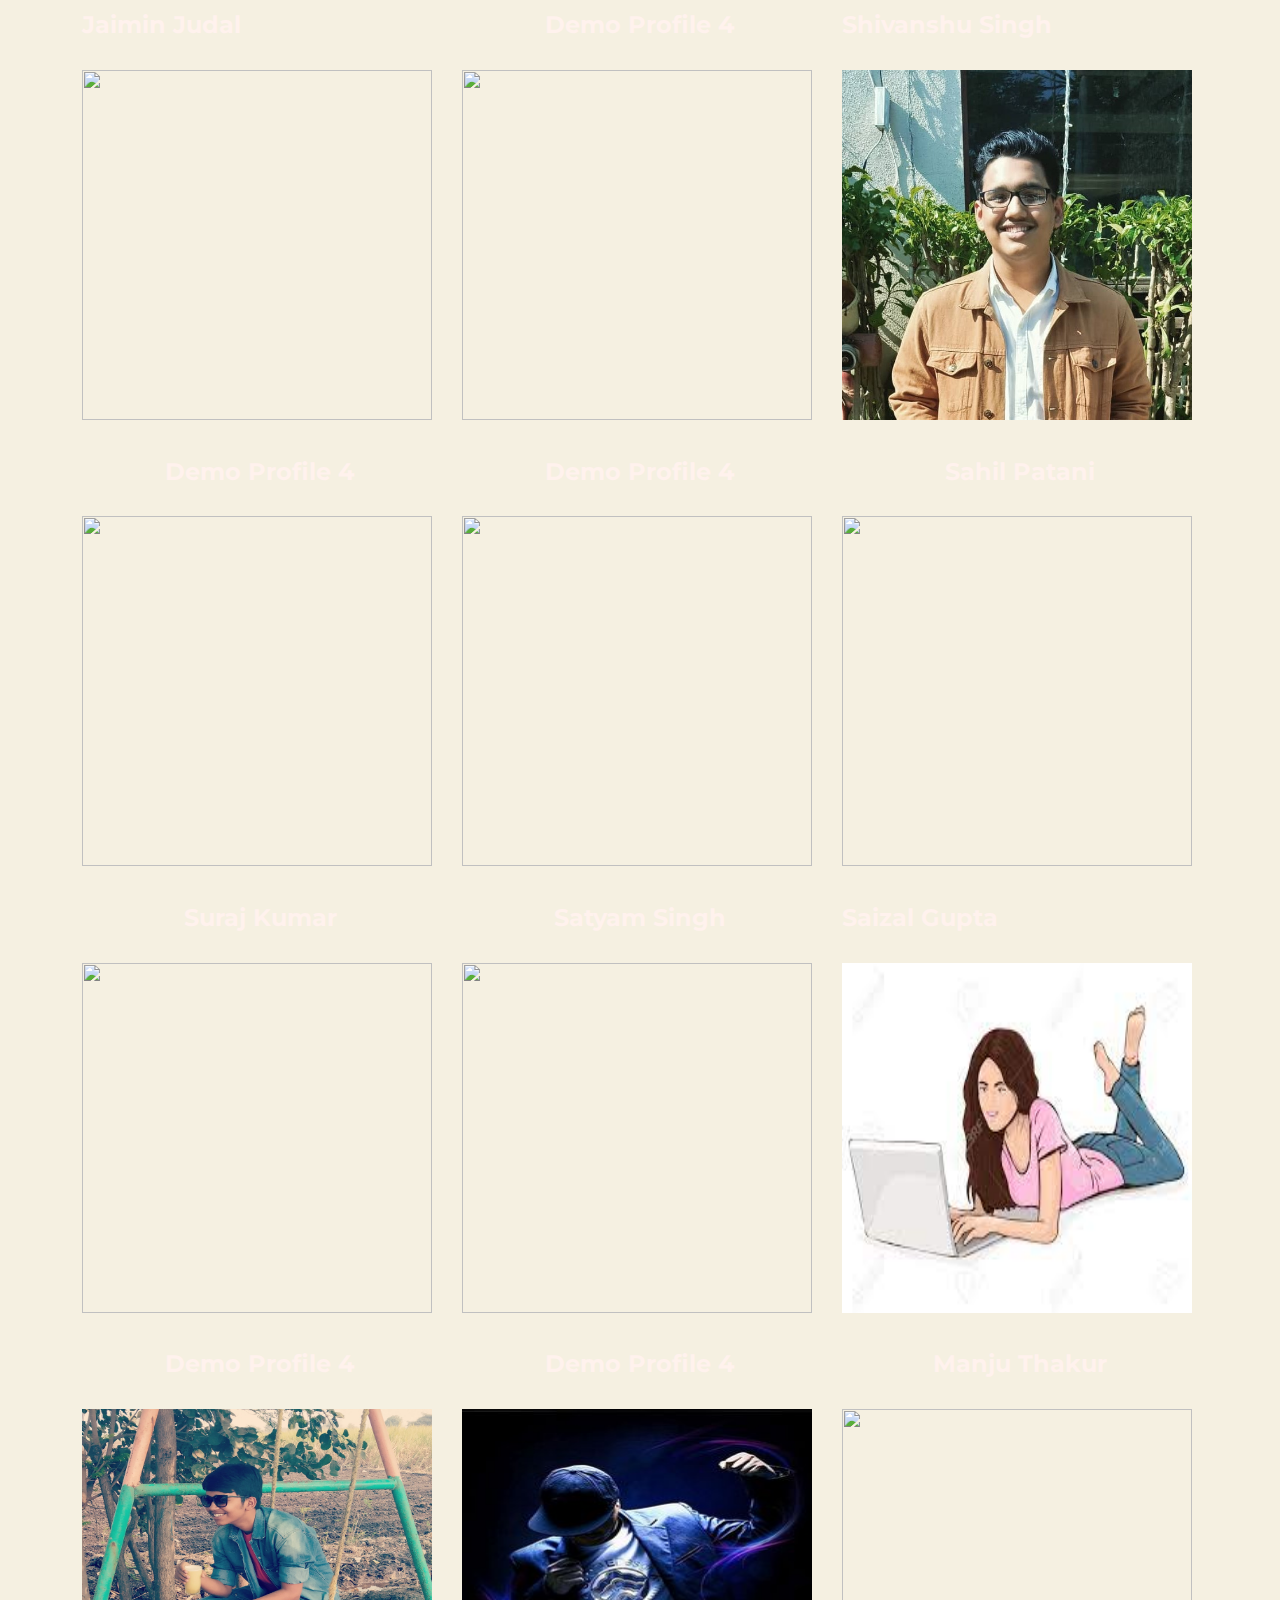
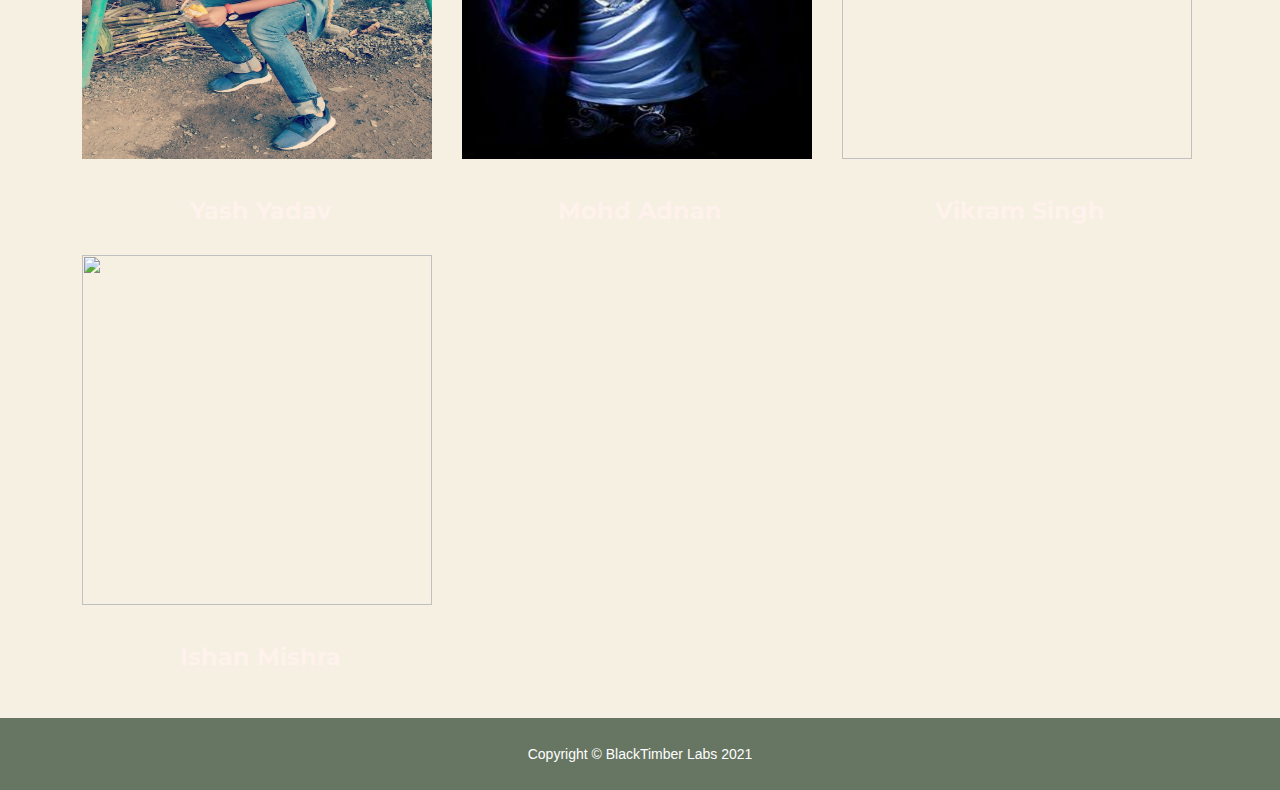
==== commit 31137179: "Update contributors.html" ====
--- a/contributors.html
+++ b/contributors.html
@@ -30,10 +30,8 @@
     </nav> -->
 
     <nav class="navbar navbar-expand-lg navbar-daek bg-dark">
-        <div class="container"><a class="navbar-" href="index.html">HacktoberFest 2021</a><button data-bs-toggle="collapse"
-                data-bs-target="#navbarResponsive"
-                class="navbar-toggler text-white navbar-toggler-right text-uppercase rounded"
-                aria-controls="navbarResponsive" aria-expanded="false" aria-label="Toggle navigation"><i
+        <div class="container"><a class="navbar-" href="index.html">HacktoberFest 2021</a><button data-bs-toggle="collapse" data-bs-target="#navbarResponsive" class="navbar-toggler text-white navbar-toggler-right text-uppercase rounded" aria-controls="navbarResponsive" aria-expanded="false"
+                aria-label="Toggle navigation"><i
                     class="fa fa-bars"></i></button>
             <div class="collapse navbar-collapse" id="navbarResponsive">
                 <ul class="navbar-nav ms-auto">
@@ -49,200 +47,244 @@
             <h2 class="text-uppercase text-center"><span>Contributors</span></h2>
             <hr class="star-dark mb-5">
             <div class="row">
-                <div class="col-md-6 col-lg-4"><a class="d-block mx-auto portfolio-item" data-bs-toggle="modal">
-                        <img class="img-fluid" src="assets/img/portfolio/sej.jpeg" ><br><br>
+                <div class="col-md-6 col-lg-4">
+                    <a class="d-block mx-auto portfolio-item" data-bs-toggle="modal">
+                        <img class="img-fluid" src="assets/img/portfolio/sej.jpeg"><br><br>
                         <h4> SEJAL KOTHARI </h4>
                     </a>
                 </div>
-                <div class="col-md-6 col-lg-4"><a class="d-block mx-auto portfolio-item" data-bs-toggle="modal">
-                    <img class="img-fluid" src="assets/img/portfolio/cool boi.jpg"><br><br>
-                    <h4>Mahir Rohatgi</h4>
-                </a>
-                </div>
-                <div class="col-md-6 col-lg-4"><a class="d-block mx-auto portfolio-item" data-bs-toggle="modal">
-                    <img class="img-fluid" src="assets/img/portfolio/profilePic.jpg"><br><br>
-                    <h4>Somesh Kumar</h4>
-                </a>
-                </div>
-                
-                <div class="col-md-6 col-lg-4"><a class="d-block mx-auto portfolio-item" data-bs-toggle="modal">
-                    <img class="img-fluid" src="assets/img/portfolio/devanshukejriwal.jpeg"><br><br>
-                    <h4>Devanshu Kejriwal</h4>
-                </a>
-                </div>
-                <div class="col-md-6 col-lg-4"><a class="d-block mx-auto portfolio-item" data-bs-toggle="modal">
+                <div class="col-md-6 col-lg-4">
+                    <a class="d-block mx-auto portfolio-item" data-bs-toggle="modal">
+                        <img class="img-fluid" src="assets/img/portfolio/cool boi.jpg"><br><br>
+                        <h4>Mahir Rohatgi</h4>
+                    </a>
+                </div>
+                <div class="col-md-6 col-lg-4">
+                    <a class="d-block mx-auto portfolio-item" data-bs-toggle="modal">
+                        <img class="img-fluid" src="assets/img/portfolio/profilePic.jpg"><br><br>
+                        <h4>Somesh Kumar</h4>
+                    </a>
+                </div>
+
+                <div class="col-md-6 col-lg-4">
+                    <a class="d-block mx-auto portfolio-item" data-bs-toggle="modal">
+                        <img class="img-fluid" src="assets/img/portfolio/devanshukejriwal.jpeg"><br><br>
+                        <h4>Devanshu Kejriwal</h4>
+                    </a>
+                </div>
+                <div class="col-md-6 col-lg-4">
+                    <a class="d-block mx-auto portfolio-item" data-bs-toggle="modal">
                         <img class="img-fluid" src="assets/img/portfolio/apurv.jpg"><br><br>
                         <h4>Apurv Jha</h4>
                     </a>
-                </div>  
-                <div class="col-md-6 col-lg-4"><a class="d-block mx-auto portfolio-item" data-bs-toggle="modal">
-                    <img class="img-fluid" src="assets/img/portfolio/kiran.jpg"><br><br>
-                    <h4>Patil Kiran</h4>
-                </a>
-            </div>  
-              <div class="col-md-6 col-lg-4"><a class="d-block mx-auto portfolio-item" data-bs-toggle="modal">
-                    <img class="img-fluid" src="assets/img/portfolio/areeba.jpg"><br><br>
-                    <h4>Areeba Rukhsar</h4>
-                </a>
-              </div> 
-                <div class="col-md-6 col-lg-4"><a class="d-block mx-auto portfolio-item" data-bs-toggle="modal">
+                </div>
+                <div class="col-md-6 col-lg-4">
+                    <a class="d-block mx-auto portfolio-item" data-bs-toggle="modal">
+                        <img class="img-fluid" src="assets/img/portfolio/kiran.jpg"><br><br>
+                        <h4>Patil Kiran</h4>
+                    </a>
+                </div>
+                <div class="col-md-6 col-lg-4">
+                    <a class="d-block mx-auto portfolio-item" data-bs-toggle="modal">
                         <img class="img-fluid" src="assets/img/portfolio/harsh.jpg"><br><br>
                         <h4>Harsh Kushwah</h4>
                     </a>
                 </div>
-                <div class="col-md-6 col-lg-4"><a class="d-block mx-auto portfolio-item" data-bs-toggle="modal">
-                        <img class="img-fluid" src="assets/img/portfolio/profile.png"><br><br>
-                        <h4 style="text-align: center;">Demo Profile 4</h4>
-                    </a>
-                </div>
-                <div class="col-md-6 col-lg-4"><a class="d-block mx-auto portfolio-item" data-bs-toggle="modal">
-                    <img class="img-fluid" src="assets/img/Shiva Narayan Photo.png"><br><br>
-                    <h4>P.S. Shiva Narayan</h4>
-                </a>
-                </div>
-                <div class="col-md-6 col-lg-4"><a class="d-block mx-auto portfolio-item" data-bs-toggle="modal">
-                    <img class="img-fluid" src="assets/img/portfolio/Beige and red interior velvety.jpg.jpg"><br><br>
-                    <h4>Vivan Jaiswal</h4>
-                </a>
-                </div>
-                <div class="col-md-6 col-lg-4"><a class="d-block mx-auto portfolio-item" data-bs-toggle="modal">
-                    <img class="img-fluid" src="assets/img/portfolio/profile.png"><br><br>
-                    <h4>Demo Profile 12</h4>
-                </a>
-                </div>
-                <div class="col-md-6 col-lg-4"><a class="d-block mx-auto portfolio-item" data-bs-toggle="modal">
+                <div class="col-md-6 col-lg-4">
+                    <a class="d-block mx-auto portfolio-item" data-bs-toggle="modal">
+                        <img class="img-fluid" src="assets/img/portfolio/profile.png"><br><br>
+                        <h4 style="text-align: center;">Demo Profile 4</h4>
+                    </a>
+                </div>
+                <div class="col-md-6 col-lg-4">
+                    <a class="d-block mx-auto portfolio-item" data-bs-toggle="modal">
+                        <img class="img-fluid" src="assets/img/Shiva Narayan Photo.png"><br><br>
+                        <h4>P.S. Shiva Narayan</h4>
+                    </a>
+                </div>
+                <div class="col-md-6 col-lg-4">
+                    <a class="d-block mx-auto portfolio-item" data-bs-toggle="modal">
+                        <img class="img-fluid" src="assets/img/portfolio/Beige and red interior velvety.jpg.jpg"><br><br>
+                        <h4>Vivan Jaiswal</h4>
+                    </a>
+                </div>
+                <div class="col-md-6 col-lg-4">
+                    <a class="d-block mx-auto portfolio-item" data-bs-toggle="modal">
+                        <img class="img-fluid" src="assets/img/portfolio/profile.png"><br><br>
+                        <h4>Demo Profile 12</h4>
+                    </a>
+                </div>
+                <div class="col-md-6 col-lg-4">
+                    <a class="d-block mx-auto portfolio-item" data-bs-toggle="modal">
                         <img class="img-fluid" src="assets/img/portfolio/hello.jpg"><br><br>
                         <h4>Ashi Malaiya</h4>
                     </a>
                 </div>
-                <div class="col-md-6 col-lg-4"><a class="d-block mx-auto portfolio-item" data-bs-toggle="modal">
-                    <img class="img-fluid" src="assets/img/portfolio/WhatsApp Image 2021-10-02 at 8.42.21 PM.jpeg"><br><br>
-                    <h4>Fareeha Mulla </h4>
-                </a>
-                </div>
-                <div class="col-md-6 col-lg-4"><a class="d-block mx-auto portfolio-item" data-bs-toggle="modal">
-                    <img class="img-fluid" src="assets/img/portfolio/Abhigyan.jpg"><br><br>
-                    <h4>Abhigyan Jha</h4>
-                </a>
-                </div>
-                <div class="col-md-6 col-lg-4"><a class="d-block mx-auto portfolio-item" data-bs-toggle="modal">
-                    <img class="img-fluid" src="assets/img/portfolio/Ruchir.jpeg"><br><br>
-                    <h4>Ruchir Agarwal</h4>
-                    </a>
-                </div>
-                <div class="col-md-6 col-lg-4"><a class="d-block mx-auto portfolio-item" data-bs-toggle="modal">
-                    <img class="img-fluid" src="assets/img/portfolio/profile.png"><br><br>
-                    <h4>Demo Profile 16</h4>
-                </a>
-                </div>
-                <div class="col-md-6 col-lg-4"><a class="d-block mx-auto portfolio-item" data-bs-toggle="modal">
+                <div class="col-md-6 col-lg-4">
+                    <a class="d-block mx-auto portfolio-item" data-bs-toggle="modal">
+                        <img class="img-fluid" src="assets/img/portfolio/WhatsApp Image 2021-10-02 at 8.42.21 PM.jpeg"><br><br>
+                        <h4>Fareeha Mulla </h4>
+                    </a>
+                </div>
+                <div class="col-md-6 col-lg-4">
+                    <a class="d-block mx-auto portfolio-item" data-bs-toggle="modal">
+                        <img class="img-fluid" src="assets/img/portfolio/Abhigyan.jpg"><br><br>
+                        <h4>Abhigyan Jha</h4>
+                    </a>
+                </div>
+                <div class="col-md-6 col-lg-4">
+                    <a class="d-block mx-auto portfolio-item" data-bs-toggle="modal">
+                        <img class="img-fluid" src="assets/img/portfolio/Ruchir.jpeg"><br><br>
+                        <h4>Ruchir Agarwal</h4>
+                    </a>
+                </div>
+                <div class="col-md-6 col-lg-4">
+                    <a class="d-block mx-auto portfolio-item" data-bs-toggle="modal">
+                        <img class="img-fluid" src="assets/img/portfolio/profile.png"><br><br>
+                        <h4>Demo Profile 16</h4>
+                    </a>
+                </div>
+                <div class="col-md-6 col-lg-4">
+                    <a class="d-block mx-auto portfolio-item" data-bs-toggle="modal">
                         <img class="img-fluid" src="assets/img/portfolio/aryan.jpeg"><br><br>
                         <h4 style="text-align: center;">Aryan</h4>
                     </a>
                 </div>
-                <div class="col-md-6 col-lg-4"><a class="d-block mx-auto portfolio-item" data-bs-toggle="modal">
+                <div class="col-md-6 col-lg-4">
+                    <a class="d-block mx-auto portfolio-item" data-bs-toggle="modal">
                         <img class="img-fluid" src="assets/img/portfolio/11DB195C-2229-4EC0-82A3-758939681780.jpg"><br><br>
                         <h4>Vaatsalya Babbar</h4>
                     </a>
                 </div>
-                <div class="col-md-6 col-lg-4"><a class="d-block mx-auto portfolio-item" data-bs-toggle="modal">
-                    <img class="img-fluid" src="assets/img/portfolio/whatsapic.jpeg"><br><br>
-                    <h4>Varsha jose</h4>
-                </a>
-                </div>
-                <div class="col-md-6 col-lg-4"><a class="d-block mx-auto portfolio-item" data-bs-toggle="modal">
-                    <img class="img-fluid" src="assets/img/portfolio/profile.png"><br><br>
-                    <h4>Demo Profile 23</h4>
-                </a>
-                </div>
-                <div class="col-md-6 col-lg-4"><a class="d-block mx-auto portfolio-item" data-bs-toggle="modal">
-                    <img class="img-fluid" src="assets/img/portfolio/ppg1.png"><br><br>
-                    <h4>Radhika Kedia</h4>
-                </a>
-                </div>
-                <div class="col-md-6 col-lg-4"><a class="d-block mx-auto portfolio-item" data-bs-toggle="modal">
+                <div class="col-md-6 col-lg-4">
+                    <a class="d-block mx-auto portfolio-item" data-bs-toggle="modal">
+                        <img class="img-fluid" src="assets/img/portfolio/whatsapic.jpeg"><br><br>
+                        <h4>Varsha jose</h4>
+                    </a>
+                </div>
+                <div class="col-md-6 col-lg-4">
+                    <a class="d-block mx-auto portfolio-item" data-bs-toggle="modal">
+                        <img class="img-fluid" src="assets/img/portfolio/profile.png"><br><br>
+                        <h4>Demo Profile 23</h4>
+                    </a>
+                </div>
+                <div class="col-md-6 col-lg-4">
+                    <a class="d-block mx-auto portfolio-item" data-bs-toggle="modal">
+                        <img class="img-fluid" src="assets/img/portfolio/ppg1.png"><br><br>
+                        <h4>Radhika Kedia</h4>
+                    </a>
+                </div>
+                <div class="col-md-6 col-lg-4">
+                    <a class="d-block mx-auto portfolio-item" data-bs-toggle="modal">
                         <img class="img-fluid" src="assets/img/portfolio/IMG_0806.JPG"><br><br>
                         <h4>Reva Singh</h4>
                     </a>
                 </div>
-                <div class="col-md-6 col-lg-4"><a class="d-block mx-auto portfolio-item" data-bs-toggle="modal">
-                        <img class="img-fluid" src="assets/img/portfolio/profile.png"><br><br>
-                        <h4 style="text-align: center;">Demo Profile 4</h4>
-                    </a>
-                </div>
-                <div class="col-md-6 col-lg-4"><a class="d-block mx-auto portfolio-item" data-bs-toggle="modal">
-                        <img class="img-fluid" src="assets/img/portfolio/profile.png"><br><br>
-                        <h4 style="text-align: center;">Demo Profile 4</h4>
-                    </a>
-                </div>
-                <div class="col-md-6 col-lg-4"><a class="d-block mx-auto portfolio-item" data-bs-toggle="modal">
-                    <img class="img-fluid" src="assets/img/portfolio/Jaimin .jpg"><br><br>
-                    <h4>Jaimin Judal</h4>
-                </a>
-                </div>
-                <div class="col-md-6 col-lg-4"><a class="d-block mx-auto portfolio-item" data-bs-toggle="modal">
-                        <img class="img-fluid" src="assets/img/portfolio/profile.png"><br><br>
-                        <h4 style="text-align: center;">Demo Profile 4</h4>
-                    </a>
-                </div>
-                <div class="col-md-6 col-lg-4"><a class="d-block mx-auto portfolio-item" data-bs-toggle="modal">
-                    <img class="img-fluid" src="assets/img/portfolio/00100sPORTRAIT_00100_BURST20200302121157071_COVER~3.jpg"><br><br>
-                    <h4>Shivanshu Singh</h4>
-                </a>
-                </div>
-                <div class="col-md-6 col-lg-4"><a class="d-block mx-auto portfolio-item" data-bs-toggle="modal">
-                        <img class="img-fluid" src="assets/img/portfolio/profile.png"><br><br>
-                        <h4 style="text-align: center;">Demo Profile 4</h4>
-                    </a>
-                </div>
-                <div class="col-md-6 col-lg-4"><a class="d-block mx-auto portfolio-item" data-bs-toggle="modal">
-                        <img class="img-fluid" src="assets/img/portfolio/profile.png"><br><br>
-                        <h4 style="text-align: center;">Demo Profile 4</h4>
-                    </a>
-                </div>
-                <div class="col-md-6 col-lg-4"><a class="d-block mx-auto portfolio-item" data-bs-toggle="modal">
+                <div class="col-md-6 col-lg-4">
+                    <a class="d-block mx-auto portfolio-item" data-bs-toggle="modal">
+                        <img class="img-fluid" src="assets/img/portfolio/profile.png"><br><br>
+                        <h4 style="text-align: center;">Demo Profile 4</h4>
+                    </a>
+                </div>
+                <div class="col-md-6 col-lg-4">
+                    <a class="d-block mx-auto portfolio-item" data-bs-toggle="modal">
+                        <img class="img-fluid" src="assets/img/portfolio/profile.png"><br><br>
+                        <h4 style="text-align: center;">Demo Profile 4</h4>
+                    </a>
+                </div>
+                <div class="col-md-6 col-lg-4">
+                    <a class="d-block mx-auto portfolio-item" data-bs-toggle="modal">
+                        <img class="img-fluid" src="assets/img/portfolio/Jaimin .jpg"><br><br>
+                        <h4>Jaimin Judal</h4>
+                    </a>
+                </div>
+                <div class="col-md-6 col-lg-4">
+                    <a class="d-block mx-auto portfolio-item" data-bs-toggle="modal">
+                        <img class="img-fluid" src="assets/img/portfolio/profile.png"><br><br>
+                        <h4 style="text-align: center;">Demo Profile 4</h4>
+                    </a>
+                </div>
+                <div class="col-md-6 col-lg-4">
+                    <a class="d-block mx-auto portfolio-item" data-bs-toggle="modal">
+                        <img class="img-fluid" src="assets/img/portfolio/00100sPORTRAIT_00100_BURST20200302121157071_COVER~3.jpg"><br><br>
+                        <h4>Shivanshu Singh</h4>
+                    </a>
+                </div>
+                <div class="col-md-6 col-lg-4">
+                    <a class="d-block mx-auto portfolio-item" data-bs-toggle="modal">
+                        <img class="img-fluid" src="assets/img/portfolio/profile.png"><br><br>
+                        <h4 style="text-align: center;">Demo Profile 4</h4>
+                    </a>
+                </div>
+                <div class="col-md-6 col-lg-4">
+                    <a class="d-block mx-auto portfolio-item" data-bs-toggle="modal">
+                        <img class="img-fluid" src="assets/img/portfolio/profile.png"><br><br>
+                        <h4 style="text-align: center;">Demo Profile 4</h4>
+                    </a>
+                </div>
+                <div class="col-md-6 col-lg-4">
+                    <a class="d-block mx-auto portfolio-item" data-bs-toggle="modal">
                         <img class="img-fluid" src="assets/img/portfolio/Sahil.jpg"><br><br>
                         <h4 style="text-align: center;">Sahil Patani</h4>
                     </a>
                 </div>
+                <div class="col-md-6 col-lg-4">
+                    <a class="d-block mx-auto portfolio-item" data-bs-toggle="modal">
+                        <img class="img-fluid" src="assets/img/portfolio/profile.png"><br><br>
+                        <h4 style="text-align: center;">Suraj Kumar</h4>
+                    </a>
+                </div>
                 <div class="col-md-6 col-lg-4"><a class="d-block mx-auto portfolio-item" data-bs-toggle="modal">
-                        <img class="img-fluid" src="assets/img/portfolio/profile.png"><br><br>
-                        <h4 style="text-align: center;">Suraj Kumar</h4>
-                    </a>
-                </div>
-                <div class="col-md-6 col-lg-4"><a class="d-block mx-auto portfolio-item" data-bs-toggle="modal">
-                        <img class="img-fluid" src="assets/img/portfolio/profile.png"><br><br>
-                        <h4 style="text-align: center;">Demo Profile 4</h4>
-                    </a>
-                </div>
-                <div class="col-md-6 col-lg-4"><a class="d-block mx-auto portfolio-item" data-bs-toggle="modal">
-                       <img class="img-fluid" src="assets/img/portfolio/seju.JPG"><br><br>
-                       <h4> Saizal Gupta </h4>
-                    </a>
-                </div>
-                <div class="col-md-6 col-lg-4"><a class="d-block mx-auto portfolio-item" data-bs-toggle="modal">
-                        <img class="img-fluid" src="assets/img/portfolio/profile.png"><br><br>
-                        <h4 style="text-align: center;">Demo Profile 4</h4>
-                    </a>
-                </div>
-                <div class="col-md-6 col-lg-4"><a class="d-block mx-auto portfolio-item" data-bs-toggle="modal">
-                        <img class="img-fluid" src="assets/img/portfolio/profile.png"><br><br>
-                        <h4 style="text-align: center;">Demo Profile 4</h4>
-                    </a>
-                </div>
-                <div class="col-md-6 col-lg-4"><a class="d-block mx-auto portfolio-item" data-bs-toggle="modal">
+                        <img class="img-fluid" src="assets/img/portfolio/Satyam.jpeg"><br><br>
+                        <h4 style="text-align: center;">Satyam Singh</h4>
+                    </a>
+                </div>
+                <div class="col-md-6 col-lg-4">
+                    <a class="d-block mx-auto portfolio-item" data-bs-toggle="modal">
+                        <img class="img-fluid" src="assets/img/portfolio/seju.JPG"><br><br>
+                        <h4> Saizal Gupta </h4>
+                    </a>
+                </div>
+                <div class="col-md-6 col-lg-4">
+                    <a class="d-block mx-auto portfolio-item" data-bs-toggle="modal">
+                        <img class="img-fluid" src="assets/img/portfolio/profile.png"><br><br>
+                        <h4 style="text-align: center;">Demo Profile 4</h4>
+                    </a>
+                </div>
+                <div class="col-md-6 col-lg-4">
+                    <a class="d-block mx-auto portfolio-item" data-bs-toggle="modal">
+                        <img class="img-fluid" src="assets/img/portfolio/profile.png"><br><br>
+                        <h4 style="text-align: center;">Demo Profile 4</h4>
+                    </a>
+                </div>
+                <div class="col-md-6 col-lg-4">
+                    <a class="d-block mx-auto portfolio-item" data-bs-toggle="modal">
                         <img class="img-fluid" src="assets/img/portfolio/mthakur7_pic.jfif"><br><br>
                         <h4 style="text-align: center;">Manju Thakur</h4>
                     </a>
                 </div>
-                <div class="col-md-6 col-lg-4"><a class="d-block mx-auto portfolio-item" data-bs-toggle="modal">
+                <div class="col-md-6 col-lg-4">
+                    <a class="d-block mx-auto portfolio-item" data-bs-toggle="modal">
                         <img class="img-fluid" src="assets/img/portfolio/IMG_20200210_091348_827.jpg"><br><br>
                         <h4 style="text-align: center;">Yash Yadav</h4>
                     </a>
                 </div>
-                <div class="col-md-6 col-lg-4"><a class="d-block mx-auto portfolio-item" data-bs-toggle="modal">
+                <div class="col-md-6 col-lg-4">
+                    <a class="d-block mx-auto portfolio-item" data-bs-toggle="modal">
                         <img class="img-fluid" src="assets/img/portfolio/pp.jpeg"><br><br>
                         <h4 style="text-align: center;">Mohd Adnan</h4>
+                    </a>
+                </div>
+                <div class="col-md-6 col-lg-4">
+                    <a class="d-block mx-auto portfolio-item" data-bs-toggle="modal">
+                        <img class="img-fluid" src="assets/img/portfolio/VikramSingh.jpeg"><br><br>
+                        <h4 style="text-align: center;">Vikram Singh</h4>
+                    </a>
+                </div>
+                   <div class="col-md-6 col-lg-4">
+                    <a class="d-block mx-auto portfolio-item" data-bs-toggle="modal">
+                        <img class="img-fluid" src="assets/img/portfolio/IshanMishra.jpg"><br><br>
+                        <h4 style="text-align: center;">Ishan Mishra</h4>
                     </a>
                 </div>
             </div>
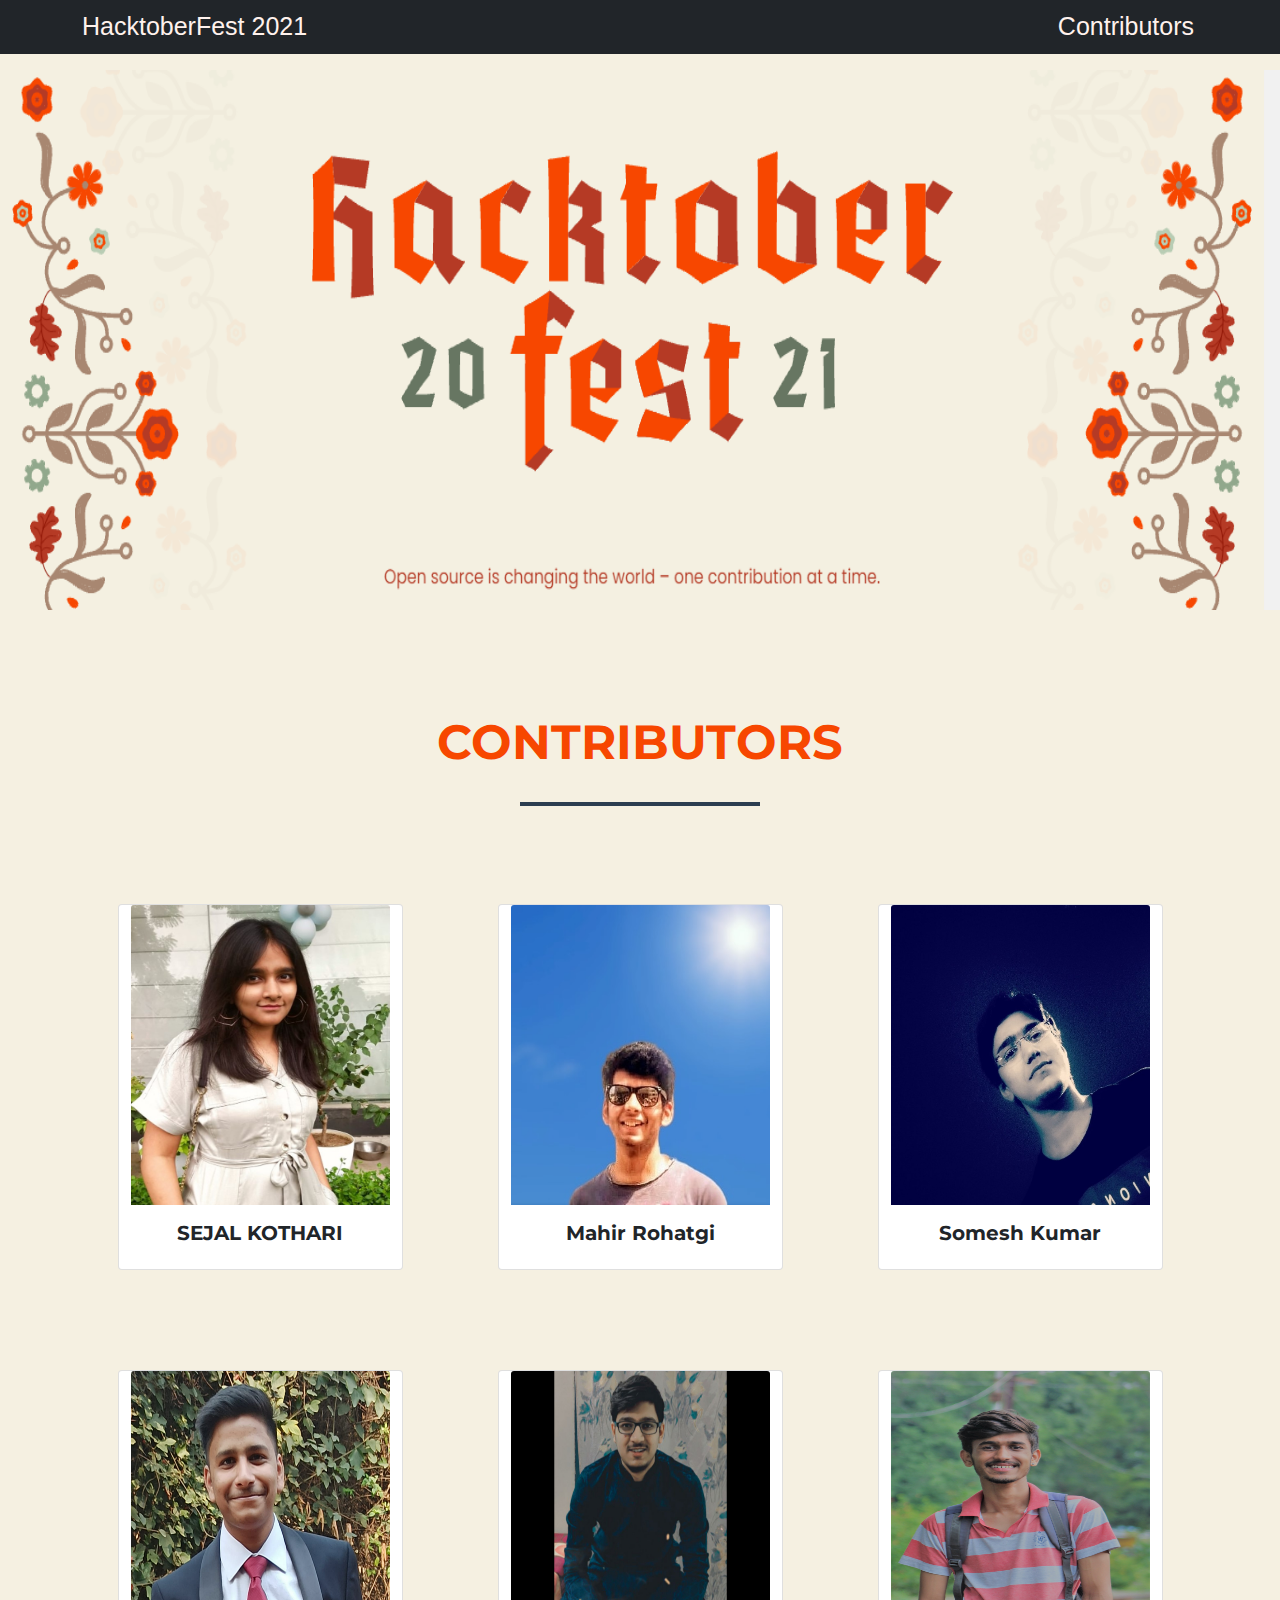
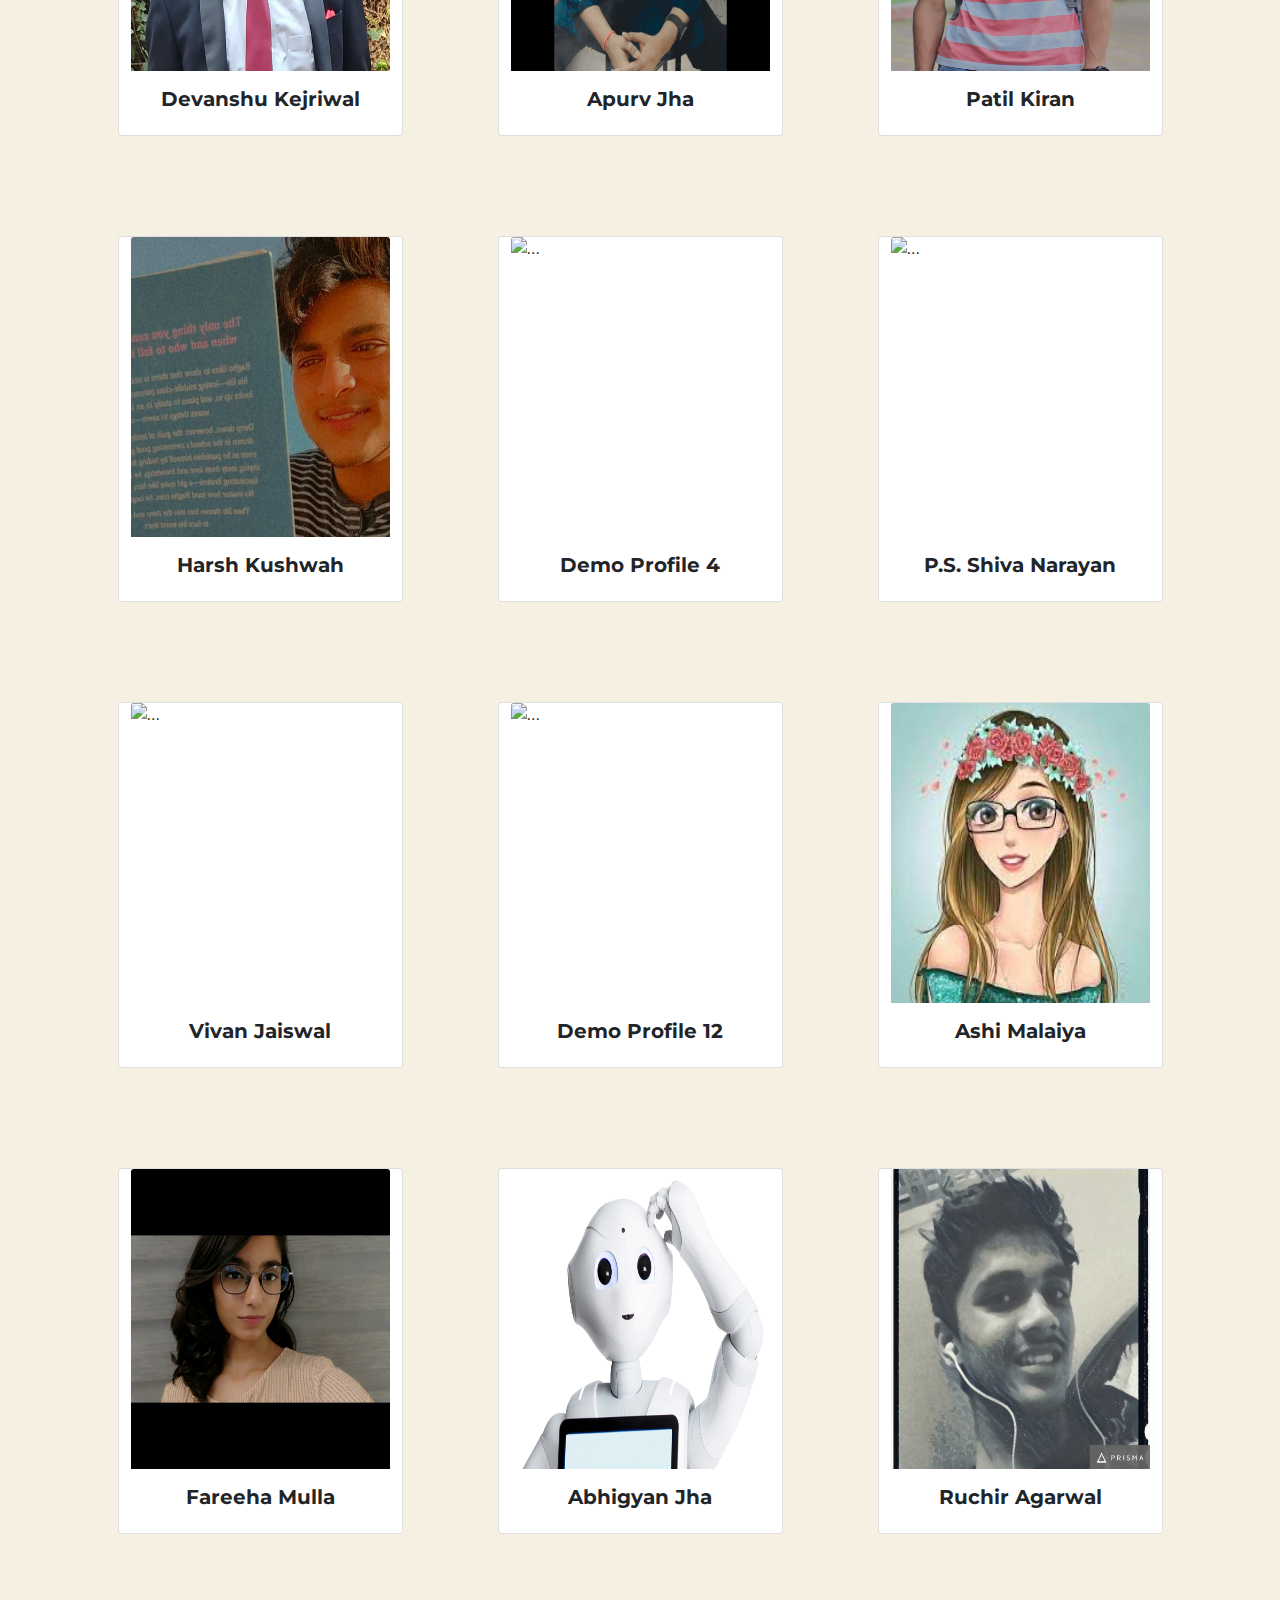
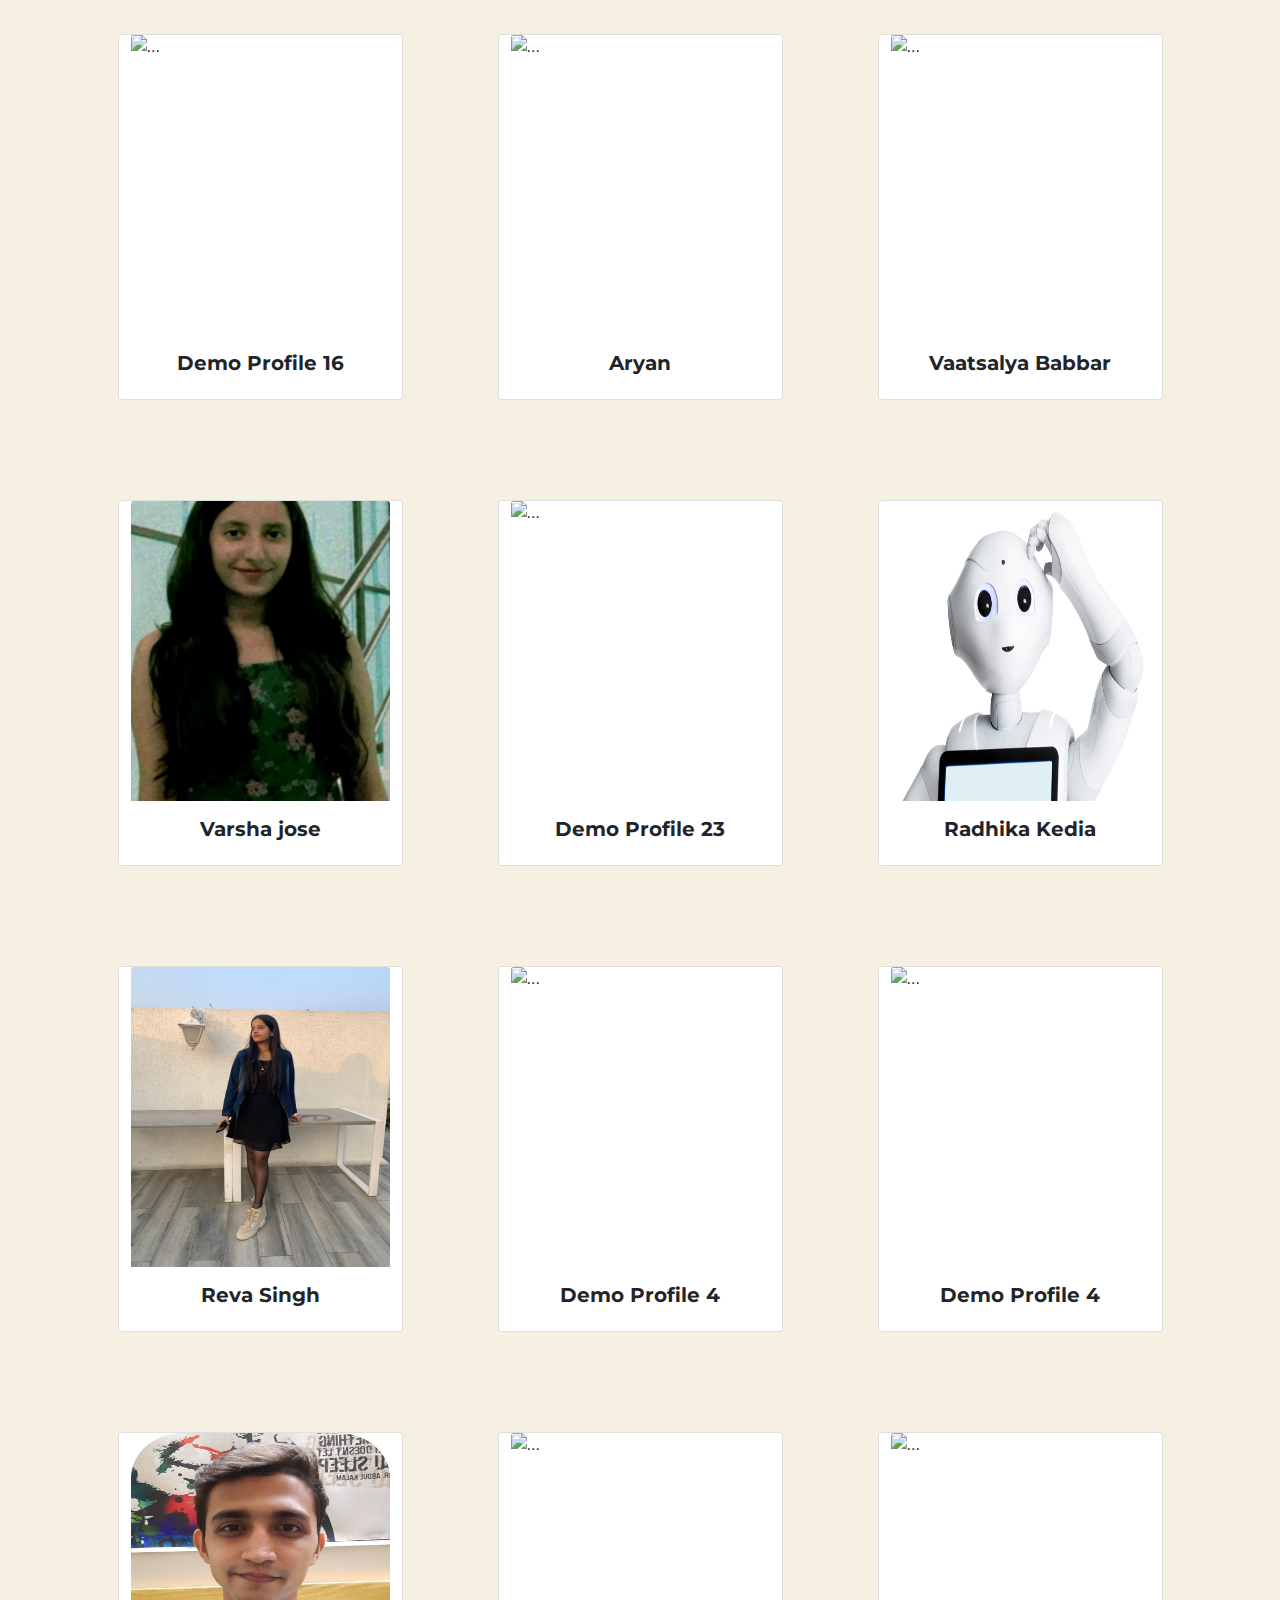
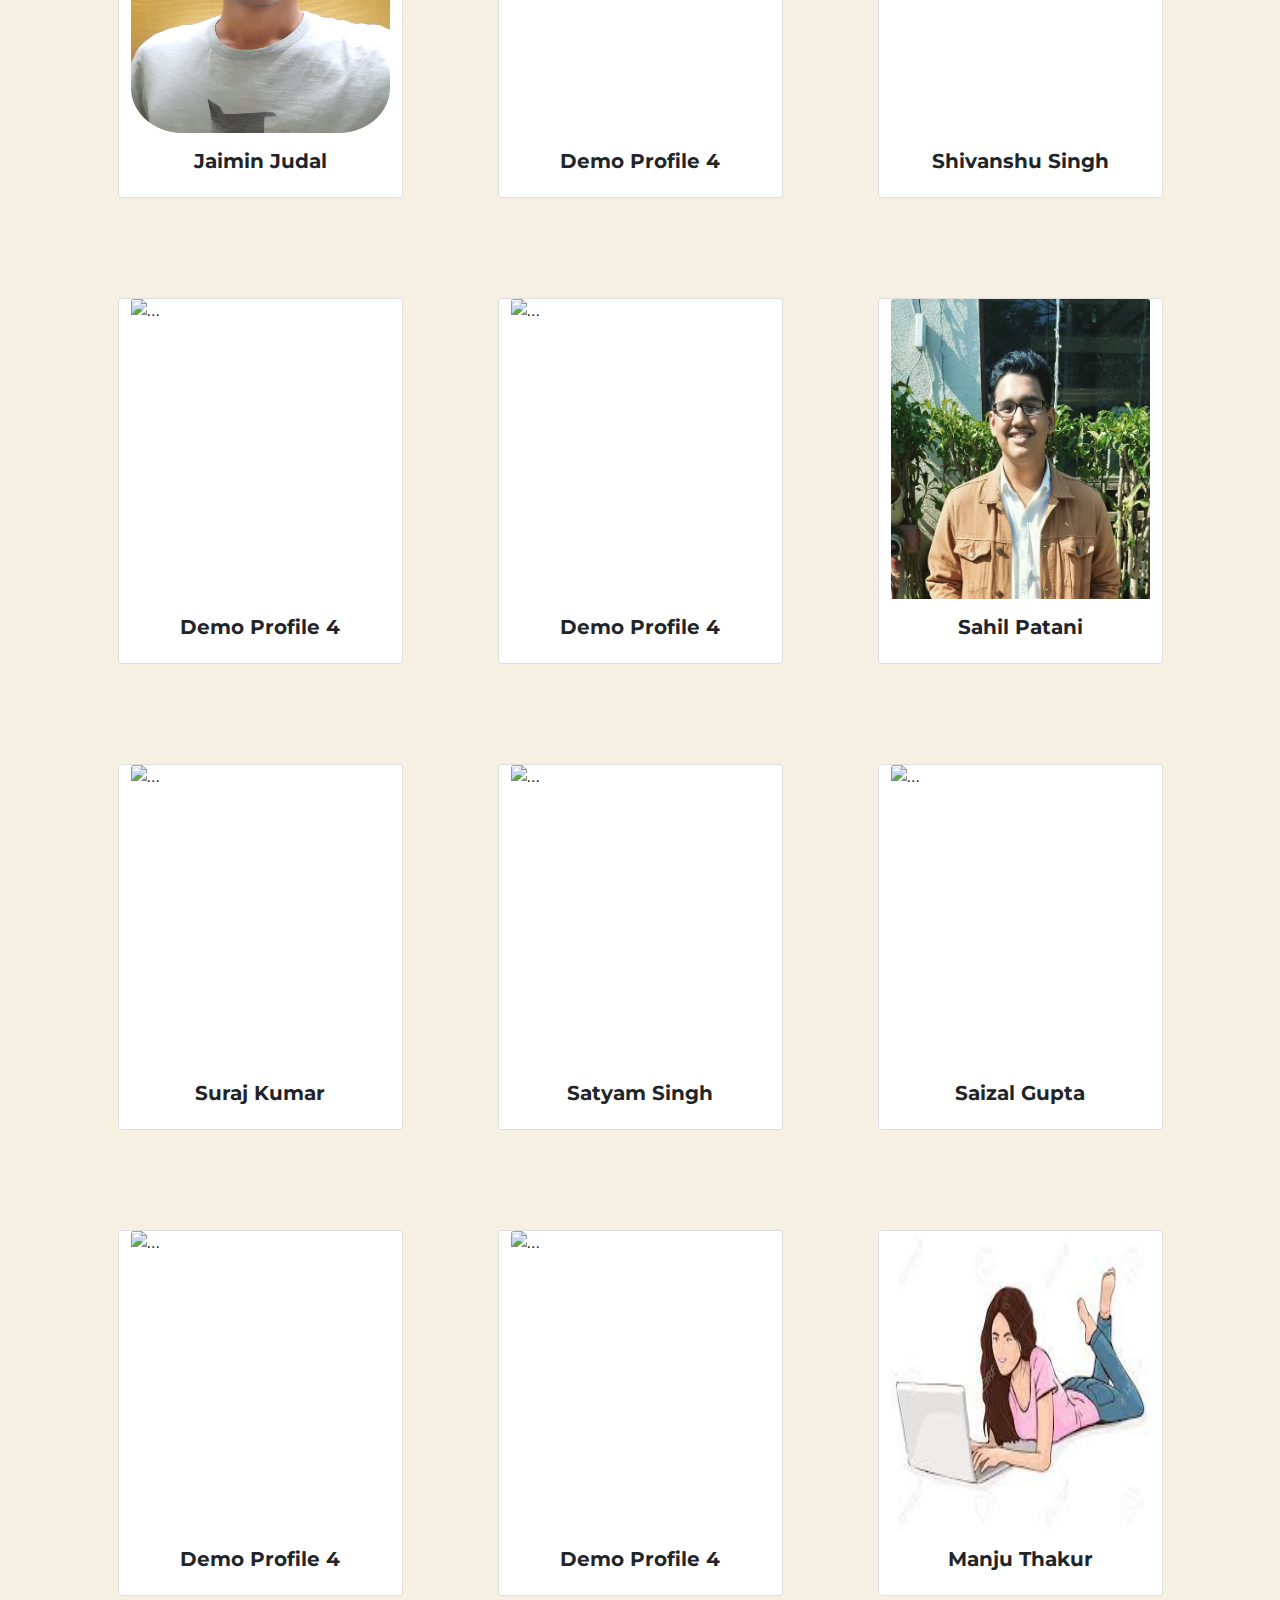
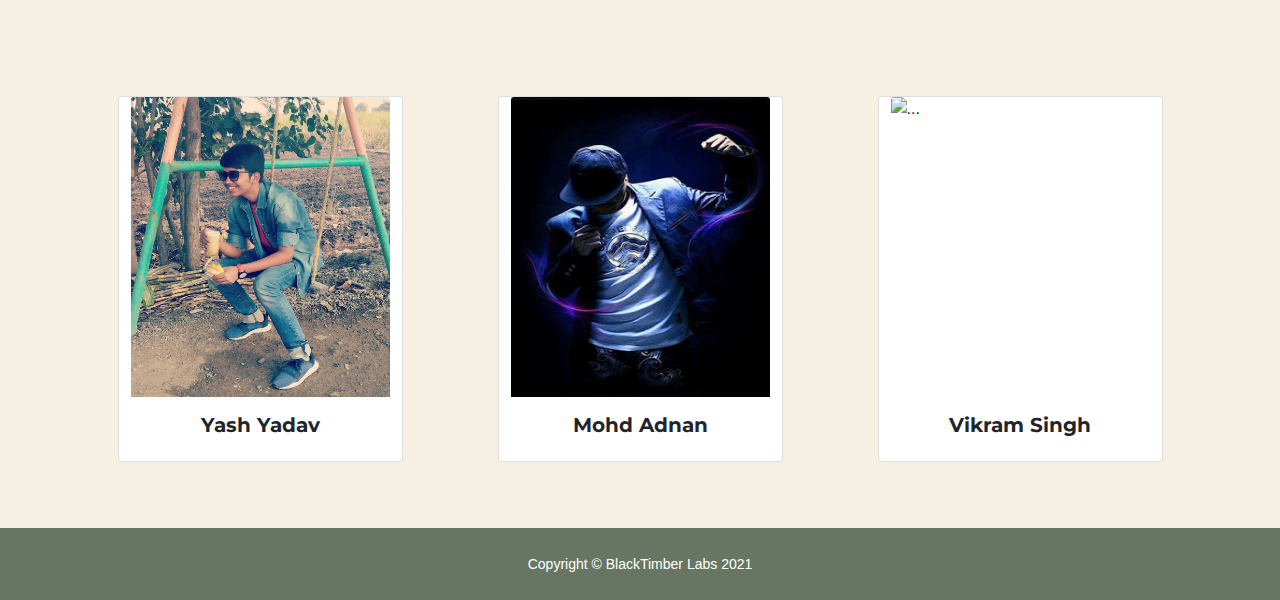
==== commit 9ca35a57: "Changed card layout" ====
--- a/contributors.html
+++ b/contributors.html
@@ -13,9 +13,26 @@
     <link rel="apple-touch-icon" sizes="180x180" href="assets/img/favicon/apple-touch-icon.png">
     <link rel="icon" type="image/png" sizes="32x32" href="assets/img/favicon/favicon-32x32.png">
     <link rel="icon" type="image/png" sizes="16x16" href="assets/img/favicon/favicon-16x16.png">
+
+    <!-- fontawesome -->
+    <script src="https://kit.fontawesome.com/b862bb0d81.js" crossorigin="anonymous"></script>
+
     <link rel="manifest" href="assets/img/favicon/site.webmanifest">
 
 </head>
+
+<style>
+    .row{
+        display: flex;
+        flex-wrap: wrap;
+        justify-content: space-around;
+        align-items: center;
+    }
+    .card{
+        margin: 50px 2.5%;
+    }
+</style>
+
 
 <body id="page-top" data-bs-spy="scroll" data-bs-target="#mainNav" data-bs-offset="72">
     <!-- <nav class="navbar navbar-light navbar-expand-lg fixed-top bg-mgreen text-uppercase" id="mainNav">
@@ -47,246 +64,504 @@
             <h2 class="text-uppercase text-center"><span>Contributors</span></h2>
             <hr class="star-dark mb-5">
             <div class="row">
-                <div class="col-md-6 col-lg-4">
-                    <a class="d-block mx-auto portfolio-item" data-bs-toggle="modal">
-                        <img class="img-fluid" src="assets/img/portfolio/sej.jpeg"><br><br>
-                        <h4> SEJAL KOTHARI </h4>
-                    </a>
-                </div>
-                <div class="col-md-6 col-lg-4">
-                    <a class="d-block mx-auto portfolio-item" data-bs-toggle="modal">
-                        <img class="img-fluid" src="assets/img/portfolio/cool boi.jpg"><br><br>
-                        <h4>Mahir Rohatgi</h4>
-                    </a>
-                </div>
-                <div class="col-md-6 col-lg-4">
-                    <a class="d-block mx-auto portfolio-item" data-bs-toggle="modal">
-                        <img class="img-fluid" src="assets/img/portfolio/profilePic.jpg"><br><br>
-                        <h4>Somesh Kumar</h4>
-                    </a>
-                </div>
-
-                <div class="col-md-6 col-lg-4">
-                    <a class="d-block mx-auto portfolio-item" data-bs-toggle="modal">
-                        <img class="img-fluid" src="assets/img/portfolio/devanshukejriwal.jpeg"><br><br>
-                        <h4>Devanshu Kejriwal</h4>
-                    </a>
-                </div>
-                <div class="col-md-6 col-lg-4">
-                    <a class="d-block mx-auto portfolio-item" data-bs-toggle="modal">
-                        <img class="img-fluid" src="assets/img/portfolio/apurv.jpg"><br><br>
-                        <h4>Apurv Jha</h4>
-                    </a>
-                </div>
-                <div class="col-md-6 col-lg-4">
-                    <a class="d-block mx-auto portfolio-item" data-bs-toggle="modal">
-                        <img class="img-fluid" src="assets/img/portfolio/kiran.jpg"><br><br>
-                        <h4>Patil Kiran</h4>
-                    </a>
-                </div>
-                <div class="col-md-6 col-lg-4">
-                    <a class="d-block mx-auto portfolio-item" data-bs-toggle="modal">
-                        <img class="img-fluid" src="assets/img/portfolio/harsh.jpg"><br><br>
-                        <h4>Harsh Kushwah</h4>
-                    </a>
-                </div>
-                <div class="col-md-6 col-lg-4">
-                    <a class="d-block mx-auto portfolio-item" data-bs-toggle="modal">
-                        <img class="img-fluid" src="assets/img/portfolio/profile.png"><br><br>
-                        <h4 style="text-align: center;">Demo Profile 4</h4>
-                    </a>
-                </div>
-                <div class="col-md-6 col-lg-4">
-                    <a class="d-block mx-auto portfolio-item" data-bs-toggle="modal">
-                        <img class="img-fluid" src="assets/img/Shiva Narayan Photo.png"><br><br>
-                        <h4>P.S. Shiva Narayan</h4>
-                    </a>
-                </div>
-                <div class="col-md-6 col-lg-4">
-                    <a class="d-block mx-auto portfolio-item" data-bs-toggle="modal">
-                        <img class="img-fluid" src="assets/img/portfolio/Beige and red interior velvety.jpg.jpg"><br><br>
-                        <h4>Vivan Jaiswal</h4>
-                    </a>
-                </div>
-                <div class="col-md-6 col-lg-4">
-                    <a class="d-block mx-auto portfolio-item" data-bs-toggle="modal">
-                        <img class="img-fluid" src="assets/img/portfolio/profile.png"><br><br>
-                        <h4>Demo Profile 12</h4>
-                    </a>
-                </div>
-                <div class="col-md-6 col-lg-4">
-                    <a class="d-block mx-auto portfolio-item" data-bs-toggle="modal">
-                        <img class="img-fluid" src="assets/img/portfolio/hello.jpg"><br><br>
-                        <h4>Ashi Malaiya</h4>
-                    </a>
-                </div>
-                <div class="col-md-6 col-lg-4">
-                    <a class="d-block mx-auto portfolio-item" data-bs-toggle="modal">
-                        <img class="img-fluid" src="assets/img/portfolio/WhatsApp Image 2021-10-02 at 8.42.21 PM.jpeg"><br><br>
-                        <h4>Fareeha Mulla </h4>
-                    </a>
-                </div>
-                <div class="col-md-6 col-lg-4">
-                    <a class="d-block mx-auto portfolio-item" data-bs-toggle="modal">
-                        <img class="img-fluid" src="assets/img/portfolio/Abhigyan.jpg"><br><br>
-                        <h4>Abhigyan Jha</h4>
-                    </a>
-                </div>
-                <div class="col-md-6 col-lg-4">
-                    <a class="d-block mx-auto portfolio-item" data-bs-toggle="modal">
-                        <img class="img-fluid" src="assets/img/portfolio/Ruchir.jpeg"><br><br>
-                        <h4>Ruchir Agarwal</h4>
-                    </a>
-                </div>
-                <div class="col-md-6 col-lg-4">
-                    <a class="d-block mx-auto portfolio-item" data-bs-toggle="modal">
-                        <img class="img-fluid" src="assets/img/portfolio/profile.png"><br><br>
-                        <h4>Demo Profile 16</h4>
-                    </a>
-                </div>
-                <div class="col-md-6 col-lg-4">
-                    <a class="d-block mx-auto portfolio-item" data-bs-toggle="modal">
-                        <img class="img-fluid" src="assets/img/portfolio/aryan.jpeg"><br><br>
-                        <h4 style="text-align: center;">Aryan</h4>
-                    </a>
-                </div>
-                <div class="col-md-6 col-lg-4">
-                    <a class="d-block mx-auto portfolio-item" data-bs-toggle="modal">
-                        <img class="img-fluid" src="assets/img/portfolio/11DB195C-2229-4EC0-82A3-758939681780.jpg"><br><br>
-                        <h4>Vaatsalya Babbar</h4>
-                    </a>
-                </div>
-                <div class="col-md-6 col-lg-4">
-                    <a class="d-block mx-auto portfolio-item" data-bs-toggle="modal">
-                        <img class="img-fluid" src="assets/img/portfolio/whatsapic.jpeg"><br><br>
-                        <h4>Varsha jose</h4>
-                    </a>
-                </div>
-                <div class="col-md-6 col-lg-4">
-                    <a class="d-block mx-auto portfolio-item" data-bs-toggle="modal">
-                        <img class="img-fluid" src="assets/img/portfolio/profile.png"><br><br>
-                        <h4>Demo Profile 23</h4>
-                    </a>
-                </div>
-                <div class="col-md-6 col-lg-4">
-                    <a class="d-block mx-auto portfolio-item" data-bs-toggle="modal">
-                        <img class="img-fluid" src="assets/img/portfolio/ppg1.png"><br><br>
-                        <h4>Radhika Kedia</h4>
-                    </a>
-                </div>
-                <div class="col-md-6 col-lg-4">
-                    <a class="d-block mx-auto portfolio-item" data-bs-toggle="modal">
-                        <img class="img-fluid" src="assets/img/portfolio/IMG_0806.JPG"><br><br>
-                        <h4>Reva Singh</h4>
-                    </a>
-                </div>
-                <div class="col-md-6 col-lg-4">
-                    <a class="d-block mx-auto portfolio-item" data-bs-toggle="modal">
-                        <img class="img-fluid" src="assets/img/portfolio/profile.png"><br><br>
-                        <h4 style="text-align: center;">Demo Profile 4</h4>
-                    </a>
-                </div>
-                <div class="col-md-6 col-lg-4">
-                    <a class="d-block mx-auto portfolio-item" data-bs-toggle="modal">
-                        <img class="img-fluid" src="assets/img/portfolio/profile.png"><br><br>
-                        <h4 style="text-align: center;">Demo Profile 4</h4>
-                    </a>
-                </div>
-                <div class="col-md-6 col-lg-4">
-                    <a class="d-block mx-auto portfolio-item" data-bs-toggle="modal">
-                        <img class="img-fluid" src="assets/img/portfolio/Jaimin .jpg"><br><br>
-                        <h4>Jaimin Judal</h4>
-                    </a>
-                </div>
-                <div class="col-md-6 col-lg-4">
-                    <a class="d-block mx-auto portfolio-item" data-bs-toggle="modal">
-                        <img class="img-fluid" src="assets/img/portfolio/profile.png"><br><br>
-                        <h4 style="text-align: center;">Demo Profile 4</h4>
-                    </a>
-                </div>
-                <div class="col-md-6 col-lg-4">
-                    <a class="d-block mx-auto portfolio-item" data-bs-toggle="modal">
-                        <img class="img-fluid" src="assets/img/portfolio/00100sPORTRAIT_00100_BURST20200302121157071_COVER~3.jpg"><br><br>
-                        <h4>Shivanshu Singh</h4>
-                    </a>
-                </div>
-                <div class="col-md-6 col-lg-4">
-                    <a class="d-block mx-auto portfolio-item" data-bs-toggle="modal">
-                        <img class="img-fluid" src="assets/img/portfolio/profile.png"><br><br>
-                        <h4 style="text-align: center;">Demo Profile 4</h4>
-                    </a>
-                </div>
-                <div class="col-md-6 col-lg-4">
-                    <a class="d-block mx-auto portfolio-item" data-bs-toggle="modal">
-                        <img class="img-fluid" src="assets/img/portfolio/profile.png"><br><br>
-                        <h4 style="text-align: center;">Demo Profile 4</h4>
-                    </a>
-                </div>
-                <div class="col-md-6 col-lg-4">
-                    <a class="d-block mx-auto portfolio-item" data-bs-toggle="modal">
-                        <img class="img-fluid" src="assets/img/portfolio/Sahil.jpg"><br><br>
-                        <h4 style="text-align: center;">Sahil Patani</h4>
-                    </a>
-                </div>
-                <div class="col-md-6 col-lg-4">
-                    <a class="d-block mx-auto portfolio-item" data-bs-toggle="modal">
-                        <img class="img-fluid" src="assets/img/portfolio/profile.png"><br><br>
-                        <h4 style="text-align: center;">Suraj Kumar</h4>
-                    </a>
-                </div>
-                <div class="col-md-6 col-lg-4"><a class="d-block mx-auto portfolio-item" data-bs-toggle="modal">
-                        <img class="img-fluid" src="assets/img/portfolio/Satyam.jpeg"><br><br>
-                        <h4 style="text-align: center;">Satyam Singh</h4>
-                    </a>
-                </div>
-                <div class="col-md-6 col-lg-4">
-                    <a class="d-block mx-auto portfolio-item" data-bs-toggle="modal">
-                        <img class="img-fluid" src="assets/img/portfolio/seju.JPG"><br><br>
-                        <h4> Saizal Gupta </h4>
-                    </a>
-                </div>
-                <div class="col-md-6 col-lg-4">
-                    <a class="d-block mx-auto portfolio-item" data-bs-toggle="modal">
-                        <img class="img-fluid" src="assets/img/portfolio/profile.png"><br><br>
-                        <h4 style="text-align: center;">Demo Profile 4</h4>
-                    </a>
-                </div>
-                <div class="col-md-6 col-lg-4">
-                    <a class="d-block mx-auto portfolio-item" data-bs-toggle="modal">
-                        <img class="img-fluid" src="assets/img/portfolio/profile.png"><br><br>
-                        <h4 style="text-align: center;">Demo Profile 4</h4>
-                    </a>
-                </div>
-                <div class="col-md-6 col-lg-4">
-                    <a class="d-block mx-auto portfolio-item" data-bs-toggle="modal">
-                        <img class="img-fluid" src="assets/img/portfolio/mthakur7_pic.jfif"><br><br>
-                        <h4 style="text-align: center;">Manju Thakur</h4>
-                    </a>
-                </div>
-                <div class="col-md-6 col-lg-4">
-                    <a class="d-block mx-auto portfolio-item" data-bs-toggle="modal">
-                        <img class="img-fluid" src="assets/img/portfolio/IMG_20200210_091348_827.jpg"><br><br>
-                        <h4 style="text-align: center;">Yash Yadav</h4>
-                    </a>
-                </div>
-                <div class="col-md-6 col-lg-4">
-                    <a class="d-block mx-auto portfolio-item" data-bs-toggle="modal">
-                        <img class="img-fluid" src="assets/img/portfolio/pp.jpeg"><br><br>
-                        <h4 style="text-align: center;">Mohd Adnan</h4>
-                    </a>
-                </div>
-                <div class="col-md-6 col-lg-4">
+                <div class=" card col-10 col-sm-6 col-md-5 col-lg-3">
+                    <img src="assets/img/portfolio/sej.jpeg" style="height: 300px;" class="card-img-top" alt="...">
+                    <div class="card-body">
+                      <h5 class="card-title text-center">SEJAL KOTHARI</h5>
+                      <p class="card-text text-center">
+                          <a href="#"><i class="fab fa-twitter"></i></a>
+                          <a href="#"><i class="fab fa-github"></i></a>
+                          <a href="#"><i class="fab fa-linkedin"></i></a>
+                      </p>
+                    </div>
+                </div>
+
+                <div class=" card col-10 col-sm-6 col-md-5 col-lg-3">
+                    <img src="assets/img/portfolio/cool boi.jpg" style="height: 300px;" class="card-img-top" alt="...">
+                    <div class="card-body">
+                      <h5 class="card-title text-center">Mahir Rohatgi</h5>
+                      <p class="card-text text-center">
+                          <a href="#"><i class="fab fa-twitter"></i></a>
+                          <a href="#"><i class="fab fa-github"></i></a>
+                          <a href="#"><i class="fab fa-linkedin"></i></a>
+                      </p>
+                    </div>
+                </div>
+
+                <div class=" card col-10 col-sm-6 col-md-5 col-lg-3">
+                    <img src="assets/img/portfolio/profilePic.jpg" style="height: 300px;" class="card-img-top" alt="...">
+                    <div class="card-body">
+                      <h5 class="card-title text-center">Somesh Kumar</h5>
+                      <p class="card-text text-center">
+                          <a href="#"><i class="fab fa-twitter"></i></a>
+                          <a href="#"><i class="fab fa-github"></i></a>
+                          <a href="#"><i class="fab fa-linkedin"></i></a>
+                      </p>
+                    </div>
+                </div>
+
+
+                <div class=" card col-10 col-sm-6 col-md-5 col-lg-3">
+                    <img src="assets/img/portfolio/devanshukejriwal.jpeg" style="height: 300px;" class="card-img-top" alt="...">
+                    <div class="card-body">
+                      <h5 class="card-title text-center">Devanshu Kejriwal</h5>
+                      <p class="card-text text-center">
+                          <a href="#"><i class="fab fa-twitter"></i></a>
+                          <a href="#"><i class="fab fa-github"></i></a>
+                          <a href="#"><i class="fab fa-linkedin"></i></a>
+                      </p>
+                    </div>
+                </div>
+
+                
+                <div class=" card col-10 col-sm-6 col-md-5 col-lg-3">
+                    <img src="assets/img/portfolio/apurv.jpg" style="height: 300px;" class="card-img-top" alt="...">
+                    <div class="card-body">
+                      <h5 class="card-title text-center">Apurv Jha</h5>
+                      <p class="card-text text-center">
+                          <a href="#"><i class="fab fa-twitter"></i></a>
+                          <a href="#"><i class="fab fa-github"></i></a>
+                          <a href="#"><i class="fab fa-linkedin"></i></a>
+                      </p>
+                    </div>
+                </div>
+
+                
+                <div class=" card col-10 col-sm-6 col-md-5 col-lg-3">
+                    <img src="assets/img/portfolio/kiran.jpg" style="height: 300px;" class="card-img-top" alt="...">
+                    <div class="card-body">
+                      <h5 class="card-title text-center">Patil Kiran</h5>
+                      <p class="card-text text-center">
+                          <a href="#"><i class="fab fa-twitter"></i></a>
+                          <a href="#"><i class="fab fa-github"></i></a>
+                          <a href="#"><i class="fab fa-linkedin"></i></a>
+                      </p>
+                    </div>
+                </div>
+
+                <div class=" card col-10 col-sm-6 col-md-5 col-lg-3">
+                    <img src="assets/img/portfolio/harsh.jpg" style="height: 300px;" class="card-img-top" alt="...">
+                    <div class="card-body">
+                      <h5 class="card-title text-center">Harsh Kushwah</h5>
+                      <p class="card-text text-center">
+                          <a href="#"><i class="fab fa-twitter"></i></a>
+                          <a href="#"><i class="fab fa-github"></i></a>
+                          <a href="#"><i class="fab fa-linkedin"></i></a>
+                      </p>
+                    </div>
+                </div>
+
+                <div class=" card col-10 col-sm-6 col-md-5 col-lg-3">
+                    <img src="assets/img/portfolio/profile.png" style="height: 300px;" class="card-img-top" alt="...">
+                    <div class="card-body">
+                      <h5 class="card-title text-center">Demo Profile 4</h5>
+                      <p class="card-text text-center">
+                          <a href="#"><i class="fab fa-twitter"></i></a>
+                          <a href="#"><i class="fab fa-github"></i></a>
+                          <a href="#"><i class="fab fa-linkedin"></i></a>
+                      </p>
+                    </div>
+                </div>
+
+                
+                <div class=" card col-10 col-sm-6 col-md-5 col-lg-3">
+                    <img src="assets/img/Shiva Narayan Photo.png" style="height: 300px;" class="card-img-top" alt="...">
+                    <div class="card-body">
+                      <h5 class="card-title text-center">P.S. Shiva Narayan</h5>
+                      <p class="card-text text-center">
+                          <a href="#"><i class="fab fa-twitter"></i></a>
+                          <a href="#"><i class="fab fa-github"></i></a>
+                          <a href="#"><i class="fab fa-linkedin"></i></a>
+                      </p>
+                    </div>
+                </div>
+
+               
+                <div class=" card col-10 col-sm-6 col-md-5 col-lg-3">
+                    <img src="assets/img/portfolio/Beige and red interior velvety.jpg" style="height: 300px;" class="card-img-top" alt="...">
+                    <div class="card-body">
+                      <h5 class="card-title text-center">Vivan Jaiswal</h5>
+                      <p class="card-text text-center">
+                          <a href="#"><i class="fab fa-twitter"></i></a>
+                          <a href="#"><i class="fab fa-github"></i></a>
+                          <a href="#"><i class="fab fa-linkedin"></i></a>
+                      </p>
+                    </div>
+                </div>
+
+                
+                <div class=" card col-10 col-sm-6 col-md-5 col-lg-3">
+                    <img src="assets/img/portfolio/profile.png" style="height: 300px;" class="card-img-top" alt="...">
+                    <div class="card-body">
+                      <h5 class="card-title text-center">Demo Profile 12</h5>
+                      <p class="card-text text-center">
+                          <a href="#"><i class="fab fa-twitter"></i></a>
+                          <a href="#"><i class="fab fa-github"></i></a>
+                          <a href="#"><i class="fab fa-linkedin"></i></a>
+                      </p>
+                    </div>
+                </div>
+
+             
+                <div class=" card col-10 col-sm-6 col-md-5 col-lg-3">
+                    <img src="assets/img/portfolio/hello.jpg" style="height: 300px;" class="card-img-top" alt="...">
+                    <div class="card-body">
+                      <h5 class="card-title text-center">Ashi Malaiya</h5>
+                      <p class="card-text text-center">
+                          <a href="#"><i class="fab fa-twitter"></i></a>
+                          <a href="#"><i class="fab fa-github"></i></a>
+                          <a href="#"><i class="fab fa-linkedin"></i></a>
+                      </p>
+                    </div>
+                </div>
+
+               
+                <div class=" card col-10 col-sm-6 col-md-5 col-lg-3">
+                    <img src="assets/img/portfolio/WhatsApp Image 2021-10-02 at 8.42.21 PM.jpeg" style="height: 300px;" class="card-img-top" alt="...">
+                    <div class="card-body">
+                      <h5 class="card-title text-center">Fareeha Mulla</h5>
+                      <p class="card-text text-center">
+                          <a href="#"><i class="fab fa-twitter"></i></a>
+                          <a href="#"><i class="fab fa-github"></i></a>
+                          <a href="#"><i class="fab fa-linkedin"></i></a>
+                      </p>
+                    </div>
+                </div>
+
+                
+                <div class=" card col-10 col-sm-6 col-md-5 col-lg-3">
+                    <img src="assets/img/portfolio/ppg1.png" style="height: 300px;" class="card-img-top" alt="...">
+                    <div class="card-body">
+                      <h5 class="card-title text-center">Abhigyan Jha</h5>
+                      <p class="card-text text-center">
+                          <a href="#"><i class="fab fa-twitter"></i></a>
+                          <a href="#"><i class="fab fa-github"></i></a>
+                          <a href="#"><i class="fab fa-linkedin"></i></a>
+                      </p>
+                    </div>
+                </div>
+
+                <div class=" card col-10 col-sm-6 col-md-5 col-lg-3">
+                    <img src="assets/img/portfolio/Ruchir.jpeg" style="height: 300px;" class="card-img-top" alt="...">
+                    <div class="card-body">
+                      <h5 class="card-title text-center">Ruchir Agarwal</h5>
+                      <p class="card-text text-center">
+                          <a href="#"><i class="fab fa-twitter"></i></a>
+                          <a href="#"><i class="fab fa-github"></i></a>
+                          <a href="#"><i class="fab fa-linkedin"></i></a>
+                      </p>
+                    </div>
+                </div>
+
+                
+                <div class=" card col-10 col-sm-6 col-md-5 col-lg-3">
+                    <img src="assets/img/portfolio/profile.png" style="height: 300px;" class="card-img-top" alt="...">
+                    <div class="card-body">
+                      <h5 class="card-title text-center">Demo Profile 16</h5>
+                      <p class="card-text text-center">
+                          <a href="#"><i class="fab fa-twitter"></i></a>
+                          <a href="#"><i class="fab fa-github"></i></a>
+                          <a href="#"><i class="fab fa-linkedin"></i></a>
+                      </p>
+                    </div>
+                </div>
+
+                <div class=" card col-10 col-sm-6 col-md-5 col-lg-3">
+                    <img src="assets/img/portfolio/aryan.jpeg" style="height: 300px;" class="card-img-top" alt="...">
+                    <div class="card-body">
+                      <h5 class="card-title text-center">Aryan</h5>
+                      <p class="card-text text-center">
+                          <a href="#"><i class="fab fa-twitter"></i></a>
+                          <a href="#"><i class="fab fa-github"></i></a>
+                          <a href="#"><i class="fab fa-linkedin"></i></a>
+                      </p>
+                    </div>
+                </div>
+
+                
+                <div class=" card col-10 col-sm-6 col-md-5 col-lg-3">
+                    <img src="assets/img/portfolio/11DB195C-2229-4EC0-82A3-758939681780.jpg" style="height: 300px;" class="card-img-top" alt="...">
+                    <div class="card-body">
+                      <h5 class="card-title text-center">Vaatsalya Babbar</h5>
+                      <p class="card-text text-center">
+                          <a href="#"><i class="fab fa-twitter"></i></a>
+                          <a href="#"><i class="fab fa-github"></i></a>
+                          <a href="#"><i class="fab fa-linkedin"></i></a>
+                      </p>
+                    </div>
+                </div>
+
+                <div class=" card col-10 col-sm-6 col-md-5 col-lg-3">
+                    <img src="assets/img/portfolio/whatsapic.jpeg" style="height: 300px;" class="card-img-top" alt="...">
+                    <div class="card-body">
+                      <h5 class="card-title text-center">Varsha jose</h5>
+                      <p class="card-text text-center">
+                          <a href="#"><i class="fab fa-twitter"></i></a>
+                          <a href="#"><i class="fab fa-github"></i></a>
+                          <a href="#"><i class="fab fa-linkedin"></i></a>
+                      </p>
+                    </div>
+                </div>
+
+               
+                <div class=" card col-10 col-sm-6 col-md-5 col-lg-3">
+                    <img src="assets/img/portfolio/profile.png" style="height: 300px;" class="card-img-top" alt="...">
+                    <div class="card-body">
+                      <h5 class="card-title text-center">Demo Profile 23</h5>
+                      <p class="card-text text-center">
+                          <a href="#"><i class="fab fa-twitter"></i></a>
+                          <a href="#"><i class="fab fa-github"></i></a>
+                          <a href="#"><i class="fab fa-linkedin"></i></a>
+                      </p>
+                    </div>
+                </div>
+                
+                <div class=" card col-10 col-sm-6 col-md-5 col-lg-3">
+                    <img src="assets/img/portfolio/ppg1.png" style="height: 300px;" class="card-img-top" alt="...">
+                    <div class="card-body">
+                      <h5 class="card-title text-center">Radhika Kedia</h5>
+                      <p class="card-text text-center">
+                          <a href="#"><i class="fab fa-twitter"></i></a>
+                          <a href="#"><i class="fab fa-github"></i></a>
+                          <a href="#"><i class="fab fa-linkedin"></i></a>
+                      </p>
+                    </div>
+                </div>
+                
+                <div class=" card col-10 col-sm-6 col-md-5 col-lg-3">
+                    <img src="assets/img/portfolio/IMG_0806.JPG" style="height: 300px;" class="card-img-top" alt="...">
+                    <div class="card-body">
+                      <h5 class="card-title text-center">Reva Singh</h5>
+                      <p class="card-text text-center">
+                          <a href="#"><i class="fab fa-twitter"></i></a>
+                          <a href="#"><i class="fab fa-github"></i></a>
+                          <a href="#"><i class="fab fa-linkedin"></i></a>
+                      </p>
+                    </div>
+                </div>
+                
+                <div class=" card col-10 col-sm-6 col-md-5 col-lg-3">
+                    <img src="assets/img/portfolio/profile.png" style="height: 300px;" class="card-img-top" alt="...">
+                    <div class="card-body">
+                      <h5 class="card-title text-center">Demo Profile 4</h5>
+                      <p class="card-text text-center">
+                          <a href="#"><i class="fab fa-twitter"></i></a>
+                          <a href="#"><i class="fab fa-github"></i></a>
+                          <a href="#"><i class="fab fa-linkedin"></i></a>
+                      </p>
+                    </div>
+                </div>
+
+                <div class=" card col-10 col-sm-6 col-md-5 col-lg-3">
+                    <img src="assets/img/portfolio/profile.png" style="height: 300px;" class="card-img-top" alt="...">
+                    <div class="card-body">
+                      <h5 class="card-title text-center">Demo Profile 4</h5>
+                      <p class="card-text text-center">
+                          <a href="#"><i class="fab fa-twitter"></i></a>
+                          <a href="#"><i class="fab fa-github"></i></a>
+                          <a href="#"><i class="fab fa-linkedin"></i></a>
+                      </p>
+                    </div>
+                </div>
+                
+                <div class=" card col-10 col-sm-6 col-md-5 col-lg-3">
+                    <img src="assets/img/portfolio/Jaimin .jpg" style="height: 300px;" class="card-img-top" alt="...">
+                    <div class="card-body">
+                      <h5 class="card-title text-center">Jaimin Judal</h5>
+                      <p class="card-text text-center">
+                          <a href="#"><i class="fab fa-twitter"></i></a>
+                          <a href="#"><i class="fab fa-github"></i></a>
+                          <a href="#"><i class="fab fa-linkedin"></i></a>
+                      </p>
+                    </div>
+                </div>
+
+                <div class=" card col-10 col-sm-6 col-md-5 col-lg-3">
+                    <img src="assets/img/portfolio/profile.png" style="height: 300px;" class="card-img-top" alt="...">
+                    <div class="card-body">
+                      <h5 class="card-title text-center">Demo Profile 4</h5>
+                      <p class="card-text text-center">
+                          <a href="#"><i class="fab fa-twitter"></i></a>
+                          <a href="#"><i class="fab fa-github"></i></a>
+                          <a href="#"><i class="fab fa-linkedin"></i></a>
+                      </p>
+                    </div>
+                </div>
+                
+            
+                <div class=" card col-10 col-sm-6 col-md-5 col-lg-3">
+                    <img src="assets/img/portfolio/00100sPORTRAIT_00100_BURST20200302121157071_COVER~3.jpg" style="height: 300px;" class="card-img-top" alt="...">
+                    <div class="card-body">
+                      <h5 class="card-title text-center">Shivanshu Singh</h5>
+                      <p class="card-text text-center">
+                          <a href="#"><i class="fab fa-twitter"></i></a>
+                          <a href="#"><i class="fab fa-github"></i></a>
+                          <a href="#"><i class="fab fa-linkedin"></i></a>
+                      </p>
+                    </div>
+                </div>
+
+                <div class=" card col-10 col-sm-6 col-md-5 col-lg-3">
+                    <img src="assets/img/portfolio/profile.png" style="height: 300px;" class="card-img-top" alt="...">
+                    <div class="card-body">
+                      <h5 class="card-title text-center">Demo Profile 4</h5>
+                      <p class="card-text text-center">
+                          <a href="#"><i class="fab fa-twitter"></i></a>
+                          <a href="#"><i class="fab fa-github"></i></a>
+                          <a href="#"><i class="fab fa-linkedin"></i></a>
+                      </p>
+                    </div>
+                </div>
+                
+                <div class=" card col-10 col-sm-6 col-md-5 col-lg-3">
+                    <img src="assets/img/portfolio/profile.png" style="height: 300px;" class="card-img-top" alt="...">
+                    <div class="card-body">
+                      <h5 class="card-title text-center">Demo Profile 4</h5>
+                      <p class="card-text text-center">
+                          <a href="#"><i class="fab fa-twitter"></i></a>
+                          <a href="#"><i class="fab fa-github"></i></a>
+                          <a href="#"><i class="fab fa-linkedin"></i></a>
+                      </p>
+                    </div>
+                </div>
+               
+                <div class=" card col-10 col-sm-6 col-md-5 col-lg-3">
+                    <img src="assets/img/portfolio/Sahil.jpg" style="height: 300px;" class="card-img-top" alt="...">
+                    <div class="card-body">
+                      <h5 class="card-title text-center">Sahil Patani</h5>
+                      <p class="card-text text-center">
+                          <a href="#"><i class="fab fa-twitter"></i></a>
+                          <a href="#"><i class="fab fa-github"></i></a>
+                          <a href="#"><i class="fab fa-linkedin"></i></a>
+                      </p>
+                    </div>
+                </div>
+                
+                <div class=" card col-10 col-sm-6 col-md-5 col-lg-3">
+                    <img src="assets/img/portfolio/profile.png" style="height: 300px;" class="card-img-top" alt="...">
+                    <div class="card-body">
+                      <h5 class="card-title text-center">Suraj Kumar</h5>
+                      <p class="card-text text-center">
+                          <a href="#"><i class="fab fa-twitter"></i></a>
+                          <a href="#"><i class="fab fa-github"></i></a>
+                          <a href="#"><i class="fab fa-linkedin"></i></a>
+                      </p>
+                    </div>
+                </div>
+               
+                <div class=" card col-10 col-sm-6 col-md-5 col-lg-3">
+                    <img src="assets/img/portfolio/Satyam.jpeg" style="height: 300px;" class="card-img-top" alt="...">
+                    <div class="card-body">
+                      <h5 class="card-title text-center">Satyam Singh</h5>
+                      <p class="card-text text-center">
+                          <a href="#"><i class="fab fa-twitter"></i></a>
+                          <a href="#"><i class="fab fa-github"></i></a>
+                          <a href="#"><i class="fab fa-linkedin"></i></a>
+                      </p>
+                    </div>
+                </div>
+
+                <div class=" card col-10 col-sm-6 col-md-5 col-lg-3">
+                    <img src="assets/img/portfolio/seju.JPG" style="height: 300px;" class="card-img-top" alt="...">
+                    <div class="card-body">
+                      <h5 class="card-title text-center">Saizal Gupta</h5>
+                      <p class="card-text text-center">
+                          <a href="#"><i class="fab fa-twitter"></i></a>
+                          <a href="#"><i class="fab fa-github"></i></a>
+                          <a href="#"><i class="fab fa-linkedin"></i></a>
+                      </p>
+                    </div>
+                </div>
+                
+                
+                <div class=" card col-10 col-sm-6 col-md-5 col-lg-3">
+                    <img src="assets/img/portfolio/profile.png" style="height: 300px;" class="card-img-top" alt="...">
+                    <div class="card-body">
+                      <h5 class="card-title text-center">Demo Profile 4</h5>
+                      <p class="card-text text-center">
+                          <a href="#"><i class="fab fa-twitter"></i></a>
+                          <a href="#"><i class="fab fa-github"></i></a>
+                          <a href="#"><i class="fab fa-linkedin"></i></a>
+                      </p>
+                    </div>
+                </div>
+                
+
+                <div class=" card col-10 col-sm-6 col-md-5 col-lg-3">
+                    <img src="assets/img/portfolio/profile.png" style="height: 300px;" class="card-img-top" alt="...">
+                    <div class="card-body">
+                      <h5 class="card-title text-center">Demo Profile 4</h5>
+                      <p class="card-text text-center">
+                          <a href="#"><i class="fab fa-twitter"></i></a>
+                          <a href="#"><i class="fab fa-github"></i></a>
+                          <a href="#"><i class="fab fa-linkedin"></i></a>
+                      </p>
+                    </div>
+                </div>
+                
+                <div class=" card col-10 col-sm-6 col-md-5 col-lg-3">
+                    <img src="assets/img/portfolio/mthakur7_pic.jfif" style="height: 300px;" class="card-img-top" alt="...">
+                    <div class="card-body">
+                      <h5 class="card-title text-center">Manju Thakur</h5>
+                      <p class="card-text text-center">
+                          <a href="#"><i class="fab fa-twitter"></i></a>
+                          <a href="#"><i class="fab fa-github"></i></a>
+                          <a href="#"><i class="fab fa-linkedin"></i></a>
+                      </p>
+                    </div>
+                </div>
+
+                <div class=" card col-10 col-sm-6 col-md-5 col-lg-3">
+                    <img src="assets/img/portfolio/IMG_20200210_091348_827.jpg" style="height: 300px;" class="card-img-top" alt="...">
+                    <div class="card-body">
+                      <h5 class="card-title text-center">Yash Yadav</h5>
+                      <p class="card-text text-center">
+                          <a href="#"><i class="fab fa-twitter"></i></a>
+                          <a href="#"><i class="fab fa-github"></i></a>
+                          <a href="#"><i class="fab fa-linkedin"></i></a>
+                      </p>
+                    </div>
+                </div>
+                <div class="card col-10 col-sm-6 col-md-5 col-lg-3">
+                    <img src="assets/img/portfolio/pp.jpeg" style="height: 300px;" class="card-img-top" alt="...">
+                    <div class="card-body">
+                      <h5 class="card-title text-center">Mohd Adnan</h5>
+                      <p class="card-text text-center">
+                          <a href="#"><i class="fab fa-twitter"></i></a>
+                          <a href="#"><i class="fab fa-github"></i></a>
+                          <a href="#"><i class="fab fa-linkedin"></i></a>
+                      </p>
+                    </div>
+                </div>
+                <!-- <div class="col-md-6 col-lg-4">
                     <a class="d-block mx-auto portfolio-item" data-bs-toggle="modal">
                         <img class="img-fluid" src="assets/img/portfolio/VikramSingh.jpeg"><br><br>
                         <h4 style="text-align: center;">Vikram Singh</h4>
                     </a>
-                </div>
-                   <div class="col-md-6 col-lg-4">
-                    <a class="d-block mx-auto portfolio-item" data-bs-toggle="modal">
-                        <img class="img-fluid" src="assets/img/portfolio/IshanMishra.jpg"><br><br>
-                        <h4 style="text-align: center;">Ishan Mishra</h4>
-                    </a>
-                </div>
+                </div> -->
+                    <div class="card col-10 col-sm-6 col-md-5 col-lg-3">
+                        <img src="assets/img/portfolio/VikramSingh.jpeg" style="height: 300px;" class="card-img-top" alt="...">
+                        <div class="card-body">
+                          <h5 class="card-title text-center">Vikram Singh</h5>
+                          <p class="card-text text-center">
+                              <a href="#"><i class="fab fa-twitter"></i></a>
+                              <a href="#"><i class="fab fa-github"></i></a>
+                              <a href="#"><i class="fab fa-linkedin"></i></a>
+                          </p>
+                        </div>
+                    </div>
+                <!-- <div class="card" style="width: 18rem;">
+                    <img src="..." class="card-img-top" alt="...">
+                    <div class="card-body">
+                      <h5 class="card-title">Name</h5>
+                      <p class="card-text">
+                          <a href="#"><i class="fab fa-twitter"></i></a>
+                          <a href="#"><i class="fab fa-github"></i></a>
+                          <a href="#"><i class="fab fa-linkedin"></i></a>
+                      </p>
+                    
+                    </div>
+                </div> -->
             </div>
         </div>
     </section>
@@ -297,4 +572,4 @@
     <script src="assets/js/freelancer.js"></script>
 </body>
 
-</html>
+</html>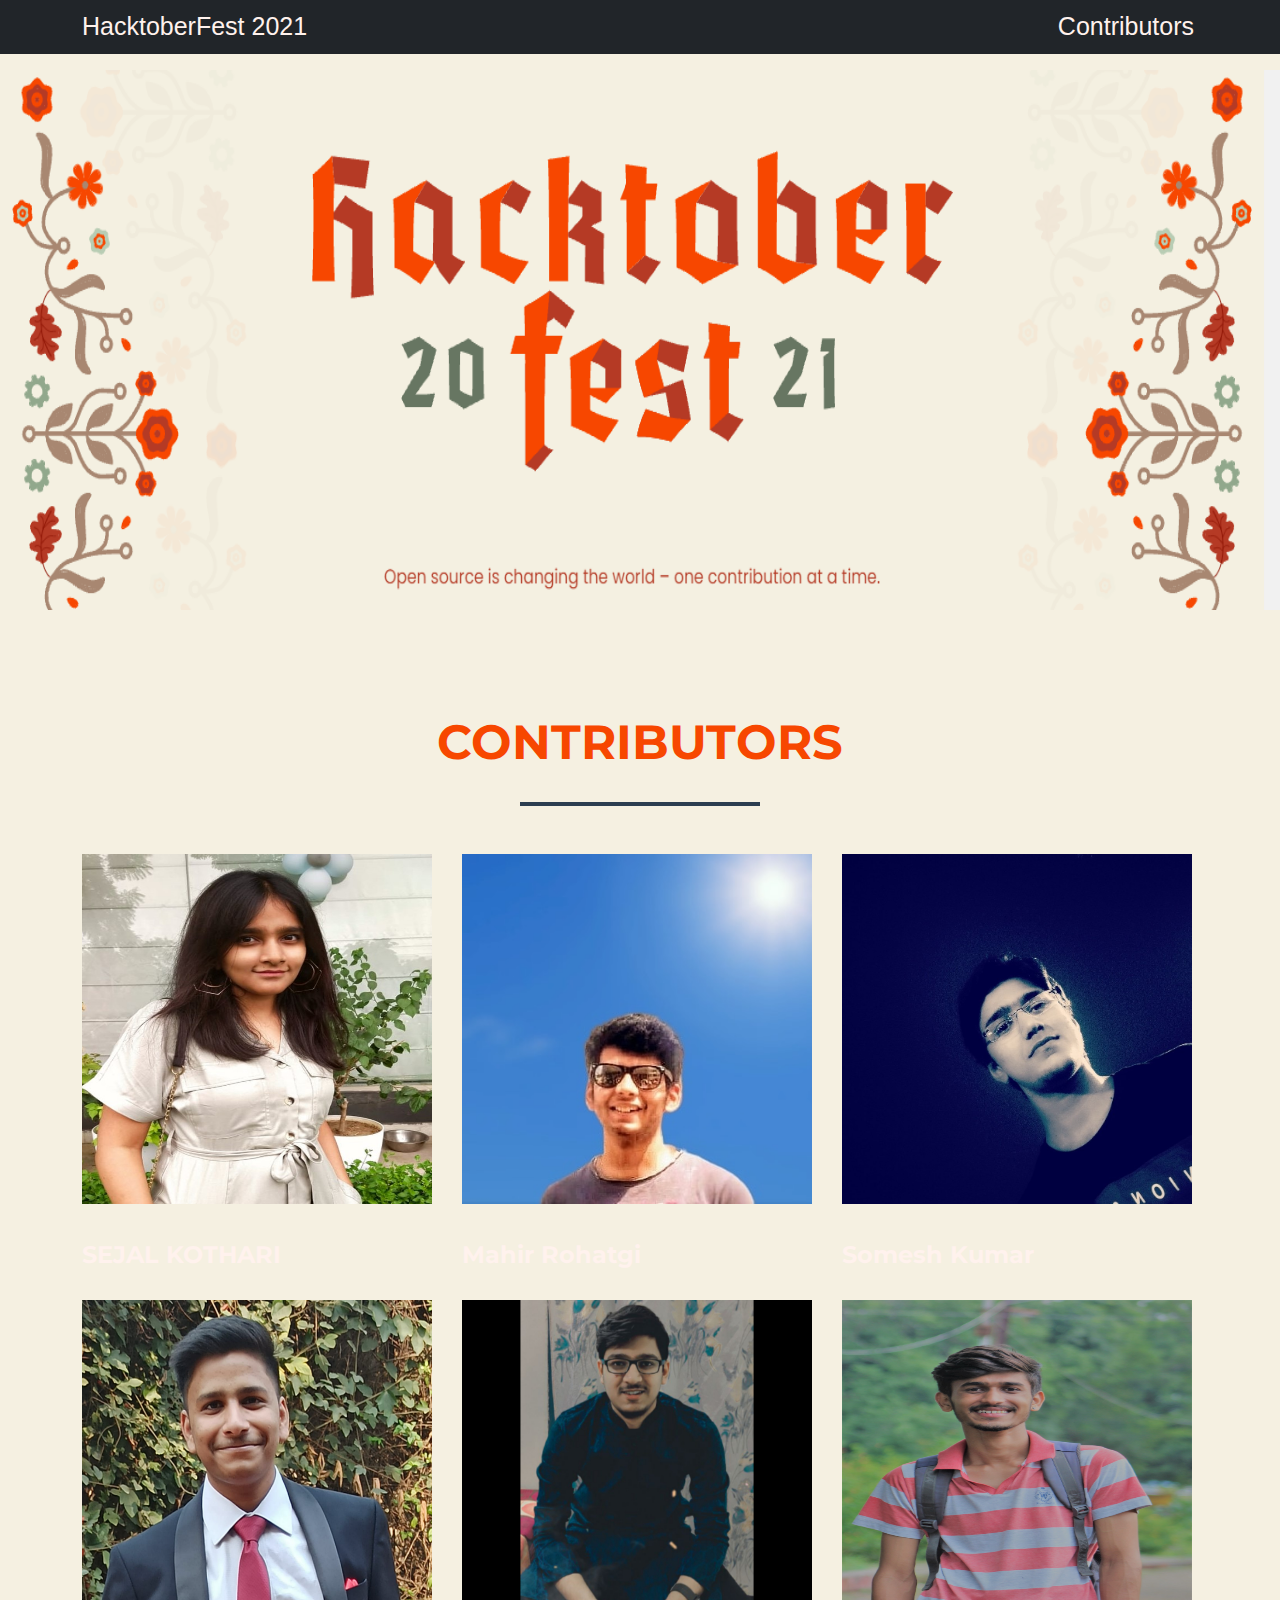
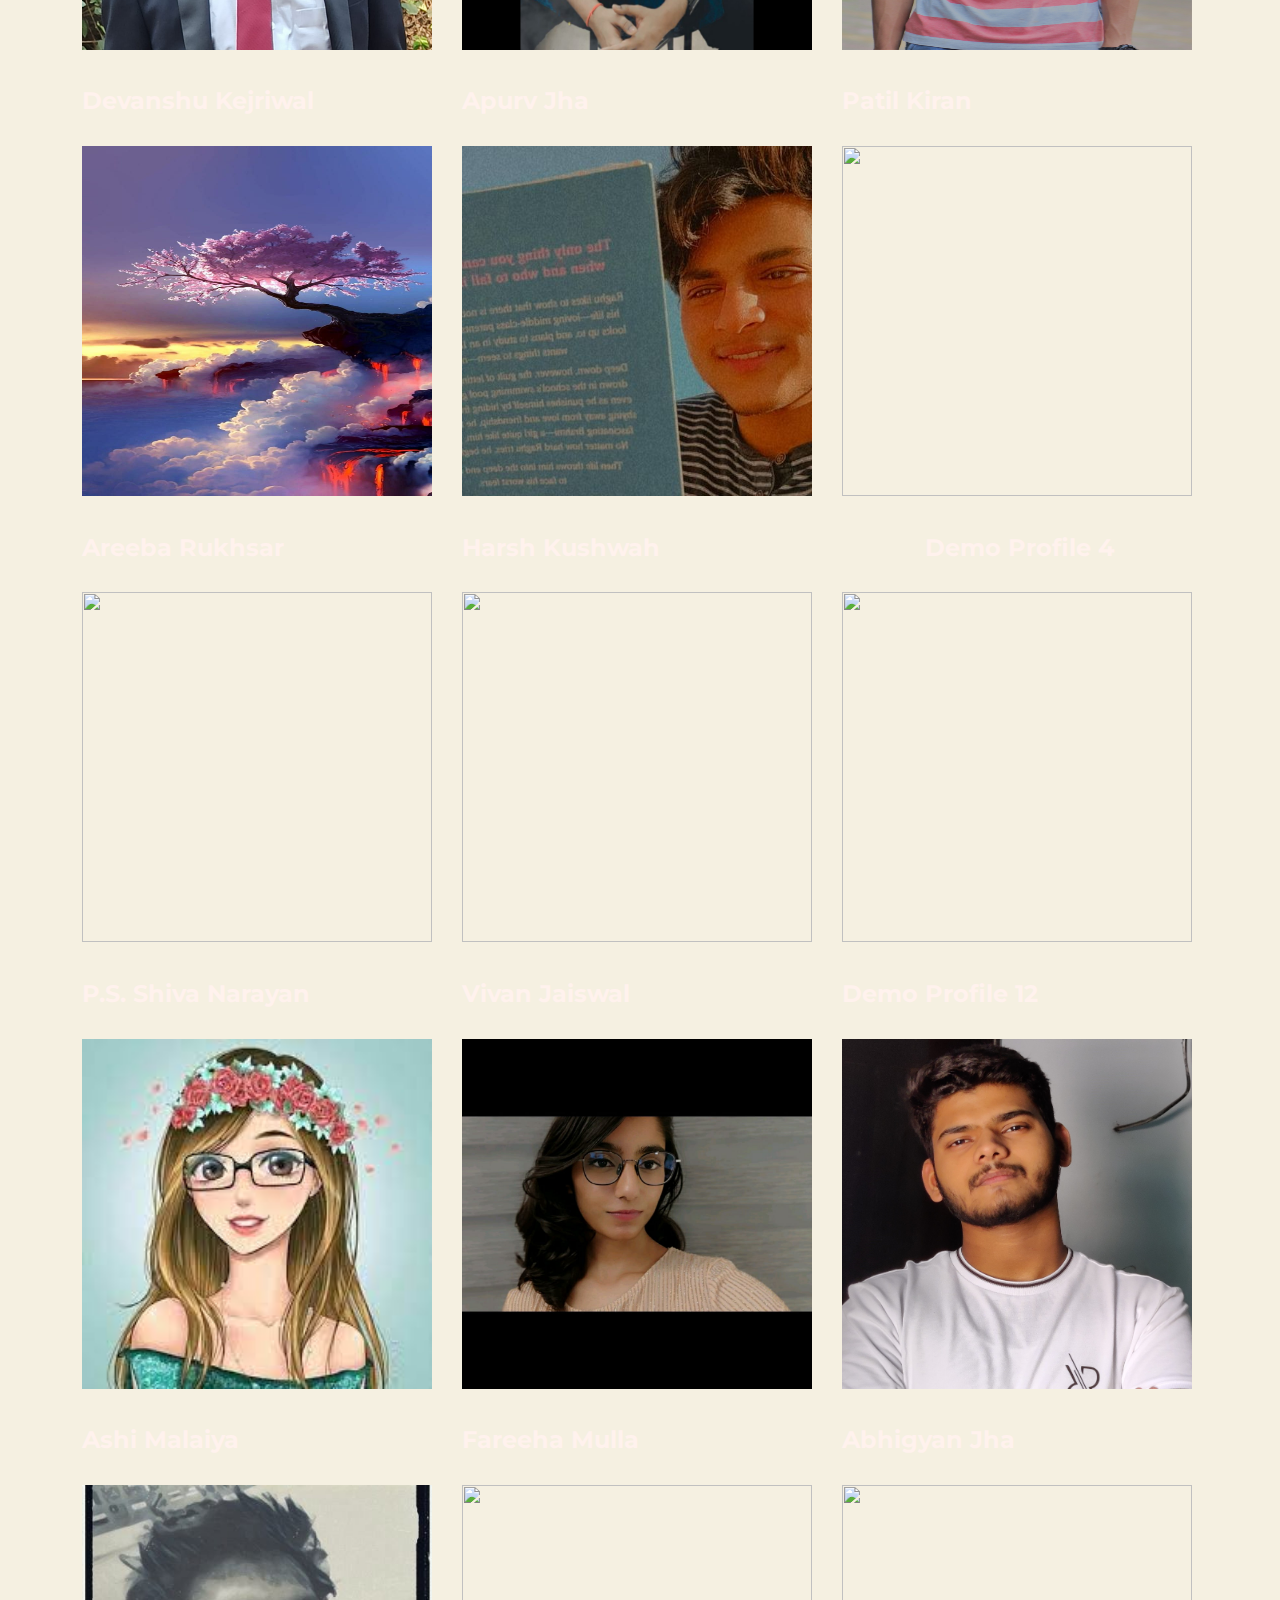
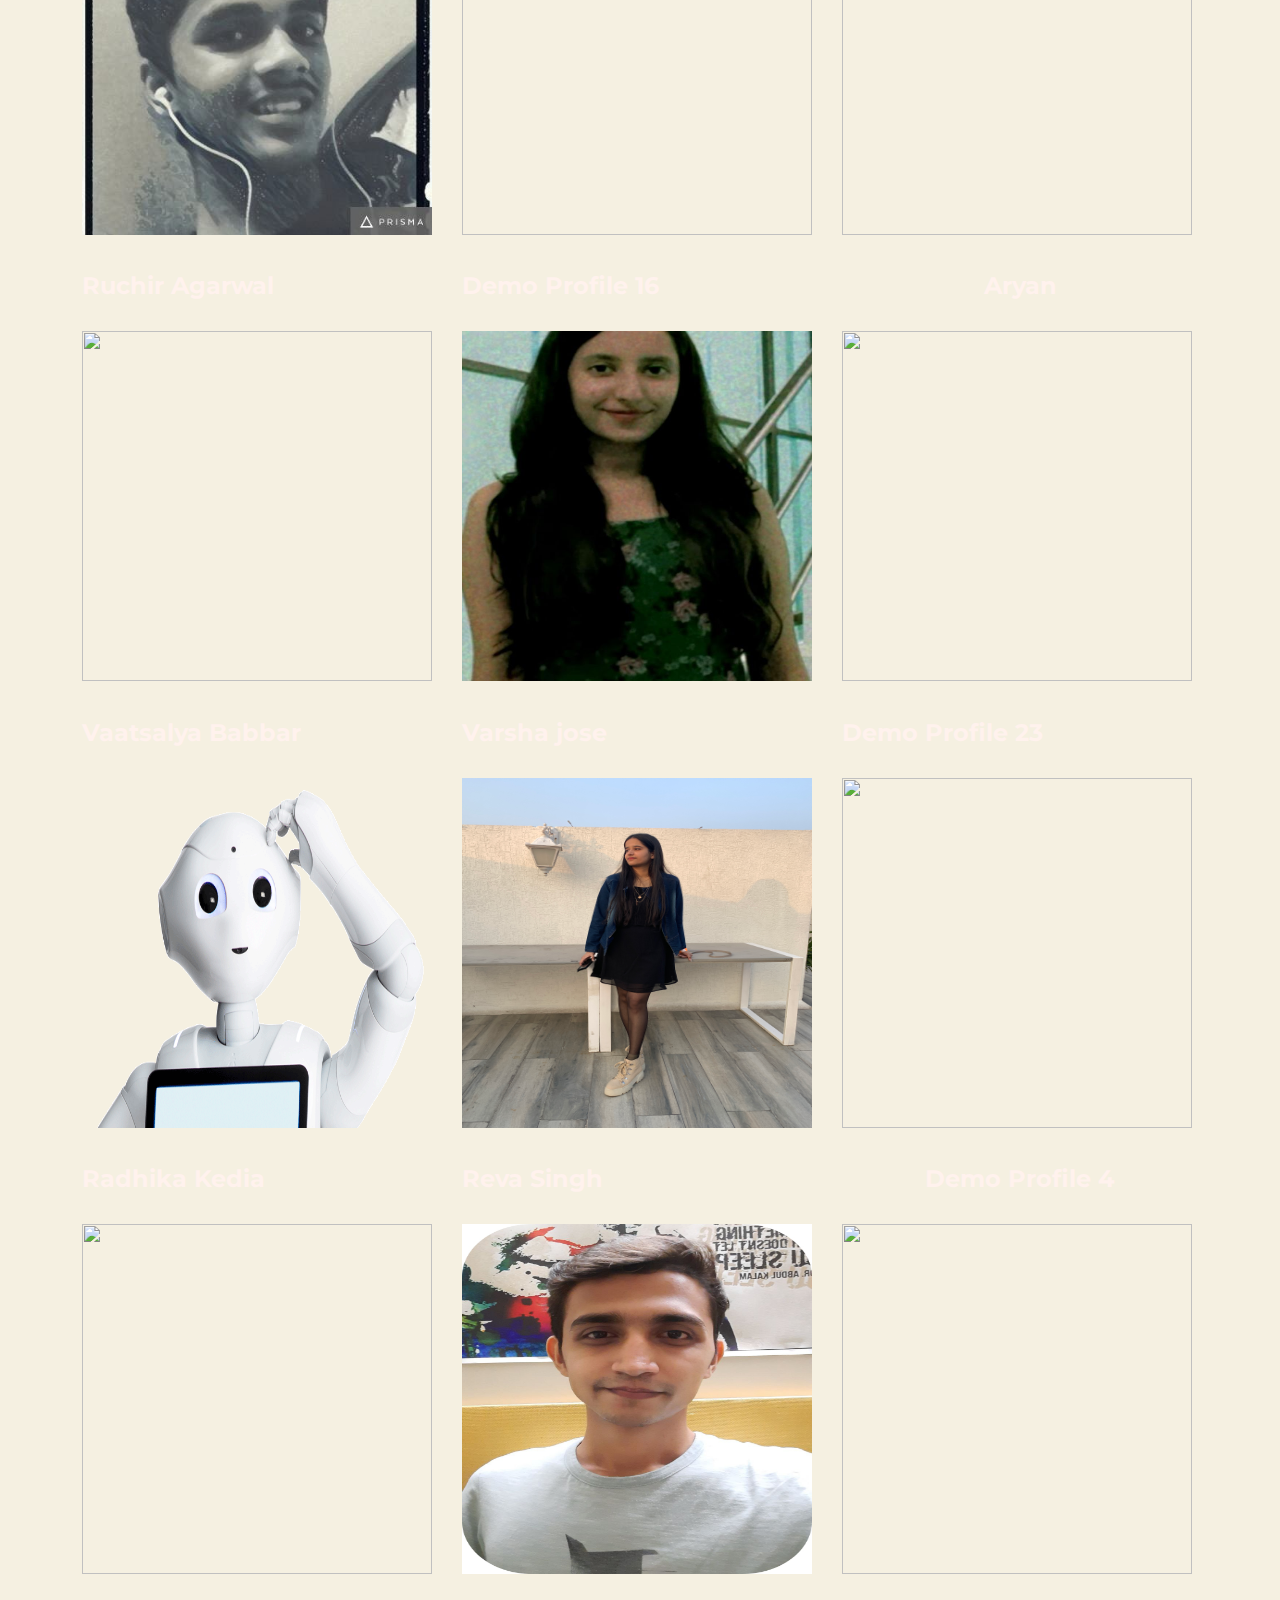
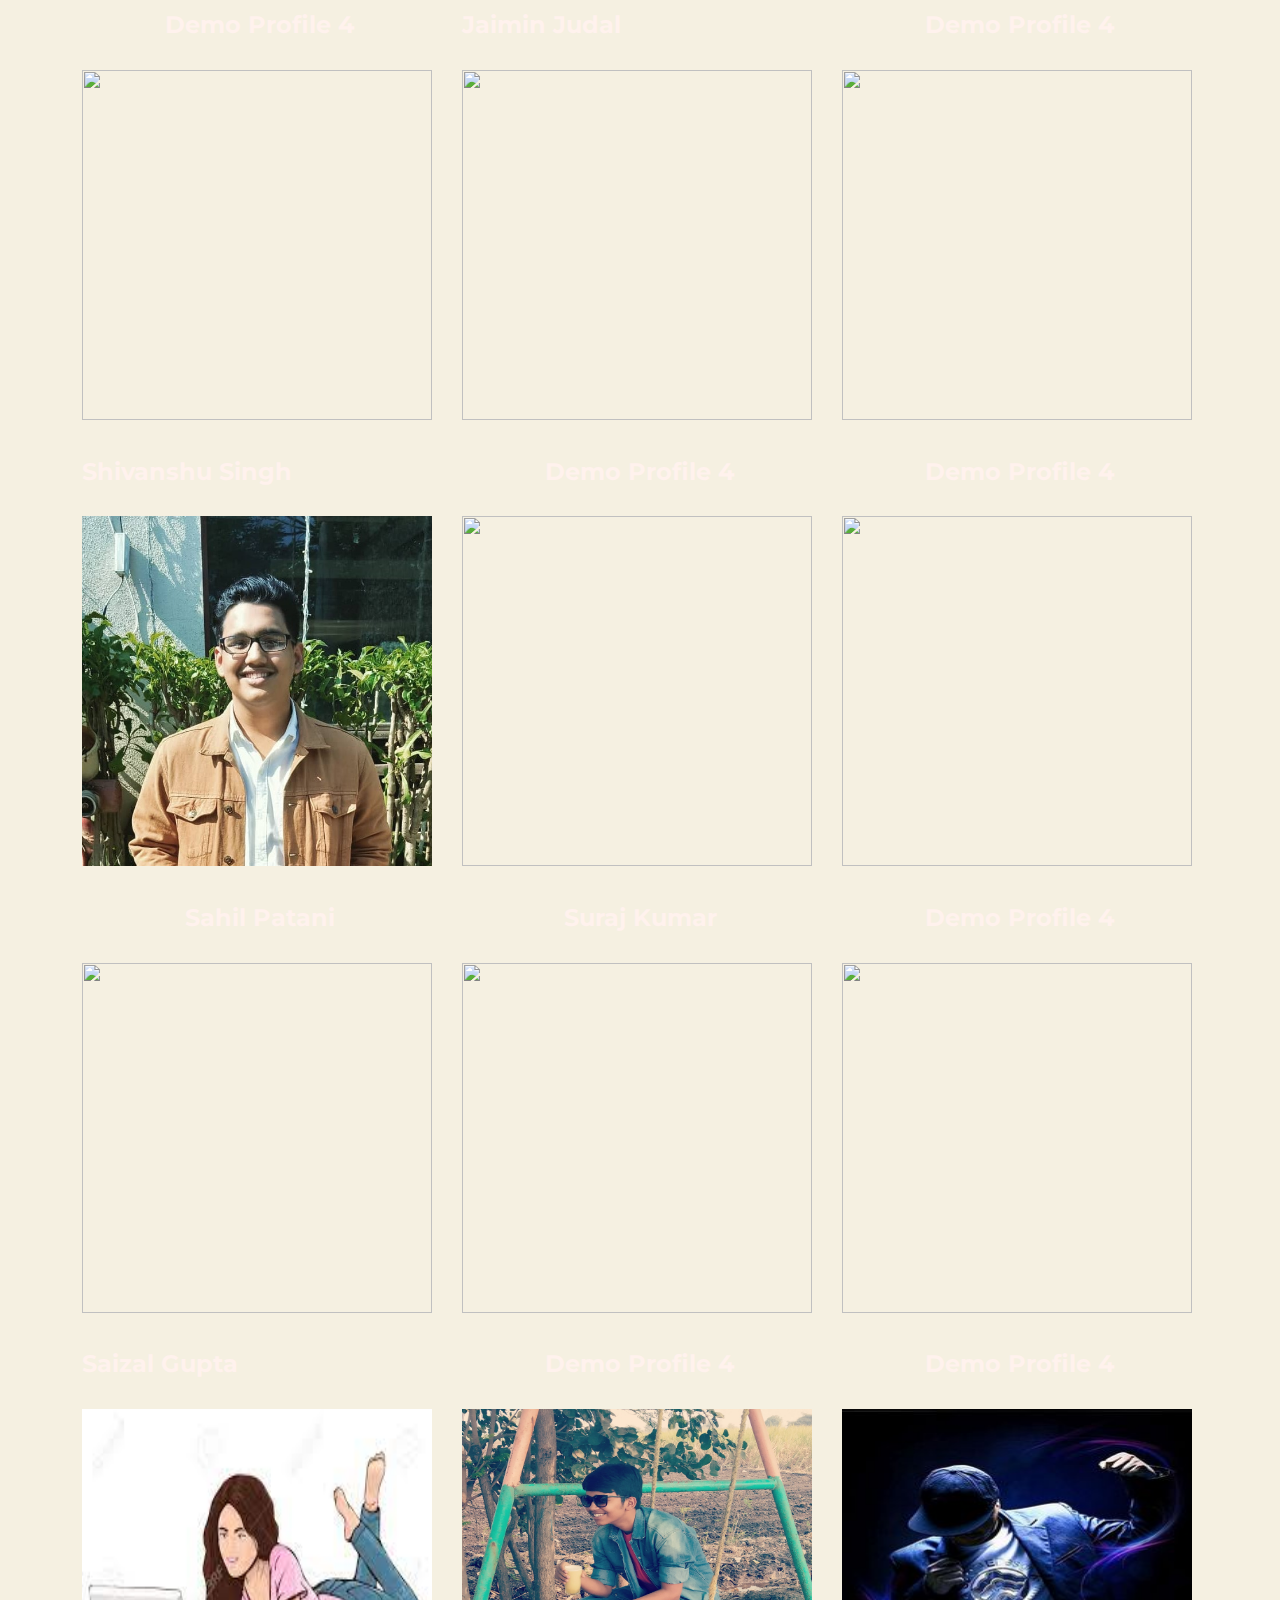
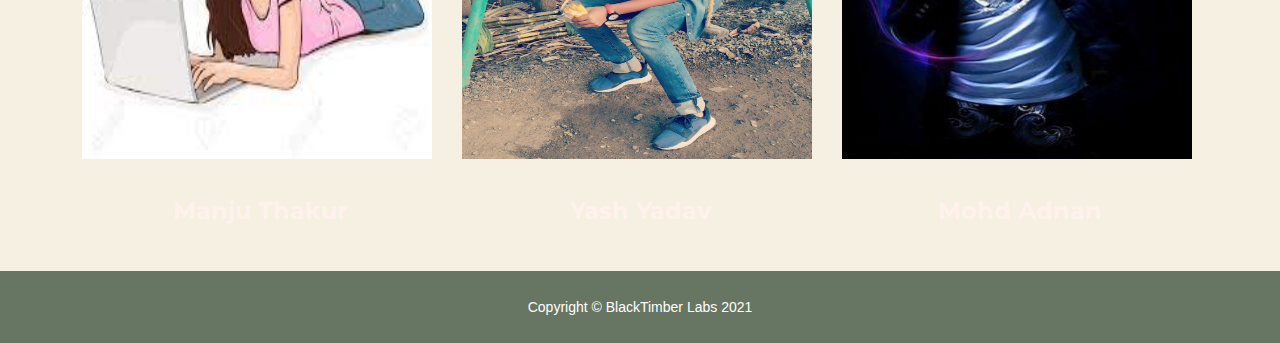
==== commit a746d9c9: "Update contributors.html" ====
--- a/contributors.html
+++ b/contributors.html
@@ -13,26 +13,9 @@
     <link rel="apple-touch-icon" sizes="180x180" href="assets/img/favicon/apple-touch-icon.png">
     <link rel="icon" type="image/png" sizes="32x32" href="assets/img/favicon/favicon-32x32.png">
     <link rel="icon" type="image/png" sizes="16x16" href="assets/img/favicon/favicon-16x16.png">
-
-    <!-- fontawesome -->
-    <script src="https://kit.fontawesome.com/b862bb0d81.js" crossorigin="anonymous"></script>
-
     <link rel="manifest" href="assets/img/favicon/site.webmanifest">
 
 </head>
-
-<style>
-    .row{
-        display: flex;
-        flex-wrap: wrap;
-        justify-content: space-around;
-        align-items: center;
-    }
-    .card{
-        margin: 50px 2.5%;
-    }
-</style>
-
 
 <body id="page-top" data-bs-spy="scroll" data-bs-target="#mainNav" data-bs-offset="72">
     <!-- <nav class="navbar navbar-light navbar-expand-lg fixed-top bg-mgreen text-uppercase" id="mainNav">
@@ -47,8 +30,10 @@
     </nav> -->
 
     <nav class="navbar navbar-expand-lg navbar-daek bg-dark">
-        <div class="container"><a class="navbar-" href="index.html">HacktoberFest 2021</a><button data-bs-toggle="collapse" data-bs-target="#navbarResponsive" class="navbar-toggler text-white navbar-toggler-right text-uppercase rounded" aria-controls="navbarResponsive" aria-expanded="false"
-                aria-label="Toggle navigation"><i
+        <div class="container"><a class="navbar-" href="index.html">HacktoberFest 2021</a><button data-bs-toggle="collapse"
+                data-bs-target="#navbarResponsive"
+                class="navbar-toggler text-white navbar-toggler-right text-uppercase rounded"
+                aria-controls="navbarResponsive" aria-expanded="false" aria-label="Toggle navigation"><i
                     class="fa fa-bars"></i></button>
             <div class="collapse navbar-collapse" id="navbarResponsive">
                 <ul class="navbar-nav ms-auto">
@@ -64,504 +49,202 @@
             <h2 class="text-uppercase text-center"><span>Contributors</span></h2>
             <hr class="star-dark mb-5">
             <div class="row">
-                <div class=" card col-10 col-sm-6 col-md-5 col-lg-3">
-                    <img src="assets/img/portfolio/sej.jpeg" style="height: 300px;" class="card-img-top" alt="...">
-                    <div class="card-body">
-                      <h5 class="card-title text-center">SEJAL KOTHARI</h5>
-                      <p class="card-text text-center">
-                          <a href="#"><i class="fab fa-twitter"></i></a>
-                          <a href="#"><i class="fab fa-github"></i></a>
-                          <a href="#"><i class="fab fa-linkedin"></i></a>
-                      </p>
-                    </div>
-                </div>
-
-                <div class=" card col-10 col-sm-6 col-md-5 col-lg-3">
-                    <img src="assets/img/portfolio/cool boi.jpg" style="height: 300px;" class="card-img-top" alt="...">
-                    <div class="card-body">
-                      <h5 class="card-title text-center">Mahir Rohatgi</h5>
-                      <p class="card-text text-center">
-                          <a href="#"><i class="fab fa-twitter"></i></a>
-                          <a href="#"><i class="fab fa-github"></i></a>
-                          <a href="#"><i class="fab fa-linkedin"></i></a>
-                      </p>
-                    </div>
-                </div>
-
-                <div class=" card col-10 col-sm-6 col-md-5 col-lg-3">
-                    <img src="assets/img/portfolio/profilePic.jpg" style="height: 300px;" class="card-img-top" alt="...">
-                    <div class="card-body">
-                      <h5 class="card-title text-center">Somesh Kumar</h5>
-                      <p class="card-text text-center">
-                          <a href="#"><i class="fab fa-twitter"></i></a>
-                          <a href="#"><i class="fab fa-github"></i></a>
-                          <a href="#"><i class="fab fa-linkedin"></i></a>
-                      </p>
-                    </div>
-                </div>
-
-
-                <div class=" card col-10 col-sm-6 col-md-5 col-lg-3">
-                    <img src="assets/img/portfolio/devanshukejriwal.jpeg" style="height: 300px;" class="card-img-top" alt="...">
-                    <div class="card-body">
-                      <h5 class="card-title text-center">Devanshu Kejriwal</h5>
-                      <p class="card-text text-center">
-                          <a href="#"><i class="fab fa-twitter"></i></a>
-                          <a href="#"><i class="fab fa-github"></i></a>
-                          <a href="#"><i class="fab fa-linkedin"></i></a>
-                      </p>
-                    </div>
-                </div>
-
+                <div class="col-md-6 col-lg-4"><a class="d-block mx-auto portfolio-item" data-bs-toggle="modal">
+                        <img class="img-fluid" src="assets/img/portfolio/sej.jpeg" ><br><br>
+                        <h4> SEJAL KOTHARI </h4>
+                    </a>
+                </div>
+                <div class="col-md-6 col-lg-4"><a class="d-block mx-auto portfolio-item" data-bs-toggle="modal">
+                    <img class="img-fluid" src="assets/img/portfolio/cool boi.jpg"><br><br>
+                    <h4>Mahir Rohatgi</h4>
+                </a>
+                </div>
+                <div class="col-md-6 col-lg-4"><a class="d-block mx-auto portfolio-item" data-bs-toggle="modal">
+                    <img class="img-fluid" src="assets/img/portfolio/profilePic.jpg"><br><br>
+                    <h4>Somesh Kumar</h4>
+                </a>
+                </div>
                 
-                <div class=" card col-10 col-sm-6 col-md-5 col-lg-3">
-                    <img src="assets/img/portfolio/apurv.jpg" style="height: 300px;" class="card-img-top" alt="...">
-                    <div class="card-body">
-                      <h5 class="card-title text-center">Apurv Jha</h5>
-                      <p class="card-text text-center">
-                          <a href="#"><i class="fab fa-twitter"></i></a>
-                          <a href="#"><i class="fab fa-github"></i></a>
-                          <a href="#"><i class="fab fa-linkedin"></i></a>
-                      </p>
-                    </div>
-                </div>
-
-                
-                <div class=" card col-10 col-sm-6 col-md-5 col-lg-3">
-                    <img src="assets/img/portfolio/kiran.jpg" style="height: 300px;" class="card-img-top" alt="...">
-                    <div class="card-body">
-                      <h5 class="card-title text-center">Patil Kiran</h5>
-                      <p class="card-text text-center">
-                          <a href="#"><i class="fab fa-twitter"></i></a>
-                          <a href="#"><i class="fab fa-github"></i></a>
-                          <a href="#"><i class="fab fa-linkedin"></i></a>
-                      </p>
-                    </div>
-                </div>
-
-                <div class=" card col-10 col-sm-6 col-md-5 col-lg-3">
-                    <img src="assets/img/portfolio/harsh.jpg" style="height: 300px;" class="card-img-top" alt="...">
-                    <div class="card-body">
-                      <h5 class="card-title text-center">Harsh Kushwah</h5>
-                      <p class="card-text text-center">
-                          <a href="#"><i class="fab fa-twitter"></i></a>
-                          <a href="#"><i class="fab fa-github"></i></a>
-                          <a href="#"><i class="fab fa-linkedin"></i></a>
-                      </p>
-                    </div>
-                </div>
-
-                <div class=" card col-10 col-sm-6 col-md-5 col-lg-3">
-                    <img src="assets/img/portfolio/profile.png" style="height: 300px;" class="card-img-top" alt="...">
-                    <div class="card-body">
-                      <h5 class="card-title text-center">Demo Profile 4</h5>
-                      <p class="card-text text-center">
-                          <a href="#"><i class="fab fa-twitter"></i></a>
-                          <a href="#"><i class="fab fa-github"></i></a>
-                          <a href="#"><i class="fab fa-linkedin"></i></a>
-                      </p>
-                    </div>
-                </div>
-
-                
-                <div class=" card col-10 col-sm-6 col-md-5 col-lg-3">
-                    <img src="assets/img/Shiva Narayan Photo.png" style="height: 300px;" class="card-img-top" alt="...">
-                    <div class="card-body">
-                      <h5 class="card-title text-center">P.S. Shiva Narayan</h5>
-                      <p class="card-text text-center">
-                          <a href="#"><i class="fab fa-twitter"></i></a>
-                          <a href="#"><i class="fab fa-github"></i></a>
-                          <a href="#"><i class="fab fa-linkedin"></i></a>
-                      </p>
-                    </div>
-                </div>
-
-               
-                <div class=" card col-10 col-sm-6 col-md-5 col-lg-3">
-                    <img src="assets/img/portfolio/Beige and red interior velvety.jpg" style="height: 300px;" class="card-img-top" alt="...">
-                    <div class="card-body">
-                      <h5 class="card-title text-center">Vivan Jaiswal</h5>
-                      <p class="card-text text-center">
-                          <a href="#"><i class="fab fa-twitter"></i></a>
-                          <a href="#"><i class="fab fa-github"></i></a>
-                          <a href="#"><i class="fab fa-linkedin"></i></a>
-                      </p>
-                    </div>
-                </div>
-
-                
-                <div class=" card col-10 col-sm-6 col-md-5 col-lg-3">
-                    <img src="assets/img/portfolio/profile.png" style="height: 300px;" class="card-img-top" alt="...">
-                    <div class="card-body">
-                      <h5 class="card-title text-center">Demo Profile 12</h5>
-                      <p class="card-text text-center">
-                          <a href="#"><i class="fab fa-twitter"></i></a>
-                          <a href="#"><i class="fab fa-github"></i></a>
-                          <a href="#"><i class="fab fa-linkedin"></i></a>
-                      </p>
-                    </div>
-                </div>
-
-             
-                <div class=" card col-10 col-sm-6 col-md-5 col-lg-3">
-                    <img src="assets/img/portfolio/hello.jpg" style="height: 300px;" class="card-img-top" alt="...">
-                    <div class="card-body">
-                      <h5 class="card-title text-center">Ashi Malaiya</h5>
-                      <p class="card-text text-center">
-                          <a href="#"><i class="fab fa-twitter"></i></a>
-                          <a href="#"><i class="fab fa-github"></i></a>
-                          <a href="#"><i class="fab fa-linkedin"></i></a>
-                      </p>
-                    </div>
-                </div>
-
-               
-                <div class=" card col-10 col-sm-6 col-md-5 col-lg-3">
-                    <img src="assets/img/portfolio/WhatsApp Image 2021-10-02 at 8.42.21 PM.jpeg" style="height: 300px;" class="card-img-top" alt="...">
-                    <div class="card-body">
-                      <h5 class="card-title text-center">Fareeha Mulla</h5>
-                      <p class="card-text text-center">
-                          <a href="#"><i class="fab fa-twitter"></i></a>
-                          <a href="#"><i class="fab fa-github"></i></a>
-                          <a href="#"><i class="fab fa-linkedin"></i></a>
-                      </p>
-                    </div>
-                </div>
-
-                
-                <div class=" card col-10 col-sm-6 col-md-5 col-lg-3">
-                    <img src="assets/img/portfolio/ppg1.png" style="height: 300px;" class="card-img-top" alt="...">
-                    <div class="card-body">
-                      <h5 class="card-title text-center">Abhigyan Jha</h5>
-                      <p class="card-text text-center">
-                          <a href="#"><i class="fab fa-twitter"></i></a>
-                          <a href="#"><i class="fab fa-github"></i></a>
-                          <a href="#"><i class="fab fa-linkedin"></i></a>
-                      </p>
-                    </div>
-                </div>
-
-                <div class=" card col-10 col-sm-6 col-md-5 col-lg-3">
-                    <img src="assets/img/portfolio/Ruchir.jpeg" style="height: 300px;" class="card-img-top" alt="...">
-                    <div class="card-body">
-                      <h5 class="card-title text-center">Ruchir Agarwal</h5>
-                      <p class="card-text text-center">
-                          <a href="#"><i class="fab fa-twitter"></i></a>
-                          <a href="#"><i class="fab fa-github"></i></a>
-                          <a href="#"><i class="fab fa-linkedin"></i></a>
-                      </p>
-                    </div>
-                </div>
-
-                
-                <div class=" card col-10 col-sm-6 col-md-5 col-lg-3">
-                    <img src="assets/img/portfolio/profile.png" style="height: 300px;" class="card-img-top" alt="...">
-                    <div class="card-body">
-                      <h5 class="card-title text-center">Demo Profile 16</h5>
-                      <p class="card-text text-center">
-                          <a href="#"><i class="fab fa-twitter"></i></a>
-                          <a href="#"><i class="fab fa-github"></i></a>
-                          <a href="#"><i class="fab fa-linkedin"></i></a>
-                      </p>
-                    </div>
-                </div>
-
-                <div class=" card col-10 col-sm-6 col-md-5 col-lg-3">
-                    <img src="assets/img/portfolio/aryan.jpeg" style="height: 300px;" class="card-img-top" alt="...">
-                    <div class="card-body">
-                      <h5 class="card-title text-center">Aryan</h5>
-                      <p class="card-text text-center">
-                          <a href="#"><i class="fab fa-twitter"></i></a>
-                          <a href="#"><i class="fab fa-github"></i></a>
-                          <a href="#"><i class="fab fa-linkedin"></i></a>
-                      </p>
-                    </div>
-                </div>
-
-                
-                <div class=" card col-10 col-sm-6 col-md-5 col-lg-3">
-                    <img src="assets/img/portfolio/11DB195C-2229-4EC0-82A3-758939681780.jpg" style="height: 300px;" class="card-img-top" alt="...">
-                    <div class="card-body">
-                      <h5 class="card-title text-center">Vaatsalya Babbar</h5>
-                      <p class="card-text text-center">
-                          <a href="#"><i class="fab fa-twitter"></i></a>
-                          <a href="#"><i class="fab fa-github"></i></a>
-                          <a href="#"><i class="fab fa-linkedin"></i></a>
-                      </p>
-                    </div>
-                </div>
-
-                <div class=" card col-10 col-sm-6 col-md-5 col-lg-3">
-                    <img src="assets/img/portfolio/whatsapic.jpeg" style="height: 300px;" class="card-img-top" alt="...">
-                    <div class="card-body">
-                      <h5 class="card-title text-center">Varsha jose</h5>
-                      <p class="card-text text-center">
-                          <a href="#"><i class="fab fa-twitter"></i></a>
-                          <a href="#"><i class="fab fa-github"></i></a>
-                          <a href="#"><i class="fab fa-linkedin"></i></a>
-                      </p>
-                    </div>
-                </div>
-
-               
-                <div class=" card col-10 col-sm-6 col-md-5 col-lg-3">
-                    <img src="assets/img/portfolio/profile.png" style="height: 300px;" class="card-img-top" alt="...">
-                    <div class="card-body">
-                      <h5 class="card-title text-center">Demo Profile 23</h5>
-                      <p class="card-text text-center">
-                          <a href="#"><i class="fab fa-twitter"></i></a>
-                          <a href="#"><i class="fab fa-github"></i></a>
-                          <a href="#"><i class="fab fa-linkedin"></i></a>
-                      </p>
-                    </div>
-                </div>
-                
-                <div class=" card col-10 col-sm-6 col-md-5 col-lg-3">
-                    <img src="assets/img/portfolio/ppg1.png" style="height: 300px;" class="card-img-top" alt="...">
-                    <div class="card-body">
-                      <h5 class="card-title text-center">Radhika Kedia</h5>
-                      <p class="card-text text-center">
-                          <a href="#"><i class="fab fa-twitter"></i></a>
-                          <a href="#"><i class="fab fa-github"></i></a>
-                          <a href="#"><i class="fab fa-linkedin"></i></a>
-                      </p>
-                    </div>
-                </div>
-                
-                <div class=" card col-10 col-sm-6 col-md-5 col-lg-3">
-                    <img src="assets/img/portfolio/IMG_0806.JPG" style="height: 300px;" class="card-img-top" alt="...">
-                    <div class="card-body">
-                      <h5 class="card-title text-center">Reva Singh</h5>
-                      <p class="card-text text-center">
-                          <a href="#"><i class="fab fa-twitter"></i></a>
-                          <a href="#"><i class="fab fa-github"></i></a>
-                          <a href="#"><i class="fab fa-linkedin"></i></a>
-                      </p>
-                    </div>
-                </div>
-                
-                <div class=" card col-10 col-sm-6 col-md-5 col-lg-3">
-                    <img src="assets/img/portfolio/profile.png" style="height: 300px;" class="card-img-top" alt="...">
-                    <div class="card-body">
-                      <h5 class="card-title text-center">Demo Profile 4</h5>
-                      <p class="card-text text-center">
-                          <a href="#"><i class="fab fa-twitter"></i></a>
-                          <a href="#"><i class="fab fa-github"></i></a>
-                          <a href="#"><i class="fab fa-linkedin"></i></a>
-                      </p>
-                    </div>
-                </div>
-
-                <div class=" card col-10 col-sm-6 col-md-5 col-lg-3">
-                    <img src="assets/img/portfolio/profile.png" style="height: 300px;" class="card-img-top" alt="...">
-                    <div class="card-body">
-                      <h5 class="card-title text-center">Demo Profile 4</h5>
-                      <p class="card-text text-center">
-                          <a href="#"><i class="fab fa-twitter"></i></a>
-                          <a href="#"><i class="fab fa-github"></i></a>
-                          <a href="#"><i class="fab fa-linkedin"></i></a>
-                      </p>
-                    </div>
-                </div>
-                
-                <div class=" card col-10 col-sm-6 col-md-5 col-lg-3">
-                    <img src="assets/img/portfolio/Jaimin .jpg" style="height: 300px;" class="card-img-top" alt="...">
-                    <div class="card-body">
-                      <h5 class="card-title text-center">Jaimin Judal</h5>
-                      <p class="card-text text-center">
-                          <a href="#"><i class="fab fa-twitter"></i></a>
-                          <a href="#"><i class="fab fa-github"></i></a>
-                          <a href="#"><i class="fab fa-linkedin"></i></a>
-                      </p>
-                    </div>
-                </div>
-
-                <div class=" card col-10 col-sm-6 col-md-5 col-lg-3">
-                    <img src="assets/img/portfolio/profile.png" style="height: 300px;" class="card-img-top" alt="...">
-                    <div class="card-body">
-                      <h5 class="card-title text-center">Demo Profile 4</h5>
-                      <p class="card-text text-center">
-                          <a href="#"><i class="fab fa-twitter"></i></a>
-                          <a href="#"><i class="fab fa-github"></i></a>
-                          <a href="#"><i class="fab fa-linkedin"></i></a>
-                      </p>
-                    </div>
-                </div>
-                
-            
-                <div class=" card col-10 col-sm-6 col-md-5 col-lg-3">
-                    <img src="assets/img/portfolio/00100sPORTRAIT_00100_BURST20200302121157071_COVER~3.jpg" style="height: 300px;" class="card-img-top" alt="...">
-                    <div class="card-body">
-                      <h5 class="card-title text-center">Shivanshu Singh</h5>
-                      <p class="card-text text-center">
-                          <a href="#"><i class="fab fa-twitter"></i></a>
-                          <a href="#"><i class="fab fa-github"></i></a>
-                          <a href="#"><i class="fab fa-linkedin"></i></a>
-                      </p>
-                    </div>
-                </div>
-
-                <div class=" card col-10 col-sm-6 col-md-5 col-lg-3">
-                    <img src="assets/img/portfolio/profile.png" style="height: 300px;" class="card-img-top" alt="...">
-                    <div class="card-body">
-                      <h5 class="card-title text-center">Demo Profile 4</h5>
-                      <p class="card-text text-center">
-                          <a href="#"><i class="fab fa-twitter"></i></a>
-                          <a href="#"><i class="fab fa-github"></i></a>
-                          <a href="#"><i class="fab fa-linkedin"></i></a>
-                      </p>
-                    </div>
-                </div>
-                
-                <div class=" card col-10 col-sm-6 col-md-5 col-lg-3">
-                    <img src="assets/img/portfolio/profile.png" style="height: 300px;" class="card-img-top" alt="...">
-                    <div class="card-body">
-                      <h5 class="card-title text-center">Demo Profile 4</h5>
-                      <p class="card-text text-center">
-                          <a href="#"><i class="fab fa-twitter"></i></a>
-                          <a href="#"><i class="fab fa-github"></i></a>
-                          <a href="#"><i class="fab fa-linkedin"></i></a>
-                      </p>
-                    </div>
-                </div>
-               
-                <div class=" card col-10 col-sm-6 col-md-5 col-lg-3">
-                    <img src="assets/img/portfolio/Sahil.jpg" style="height: 300px;" class="card-img-top" alt="...">
-                    <div class="card-body">
-                      <h5 class="card-title text-center">Sahil Patani</h5>
-                      <p class="card-text text-center">
-                          <a href="#"><i class="fab fa-twitter"></i></a>
-                          <a href="#"><i class="fab fa-github"></i></a>
-                          <a href="#"><i class="fab fa-linkedin"></i></a>
-                      </p>
-                    </div>
-                </div>
-                
-                <div class=" card col-10 col-sm-6 col-md-5 col-lg-3">
-                    <img src="assets/img/portfolio/profile.png" style="height: 300px;" class="card-img-top" alt="...">
-                    <div class="card-body">
-                      <h5 class="card-title text-center">Suraj Kumar</h5>
-                      <p class="card-text text-center">
-                          <a href="#"><i class="fab fa-twitter"></i></a>
-                          <a href="#"><i class="fab fa-github"></i></a>
-                          <a href="#"><i class="fab fa-linkedin"></i></a>
-                      </p>
-                    </div>
-                </div>
-               
-                <div class=" card col-10 col-sm-6 col-md-5 col-lg-3">
-                    <img src="assets/img/portfolio/Satyam.jpeg" style="height: 300px;" class="card-img-top" alt="...">
-                    <div class="card-body">
-                      <h5 class="card-title text-center">Satyam Singh</h5>
-                      <p class="card-text text-center">
-                          <a href="#"><i class="fab fa-twitter"></i></a>
-                          <a href="#"><i class="fab fa-github"></i></a>
-                          <a href="#"><i class="fab fa-linkedin"></i></a>
-                      </p>
-                    </div>
-                </div>
-
-                <div class=" card col-10 col-sm-6 col-md-5 col-lg-3">
-                    <img src="assets/img/portfolio/seju.JPG" style="height: 300px;" class="card-img-top" alt="...">
-                    <div class="card-body">
-                      <h5 class="card-title text-center">Saizal Gupta</h5>
-                      <p class="card-text text-center">
-                          <a href="#"><i class="fab fa-twitter"></i></a>
-                          <a href="#"><i class="fab fa-github"></i></a>
-                          <a href="#"><i class="fab fa-linkedin"></i></a>
-                      </p>
-                    </div>
-                </div>
-                
-                
-                <div class=" card col-10 col-sm-6 col-md-5 col-lg-3">
-                    <img src="assets/img/portfolio/profile.png" style="height: 300px;" class="card-img-top" alt="...">
-                    <div class="card-body">
-                      <h5 class="card-title text-center">Demo Profile 4</h5>
-                      <p class="card-text text-center">
-                          <a href="#"><i class="fab fa-twitter"></i></a>
-                          <a href="#"><i class="fab fa-github"></i></a>
-                          <a href="#"><i class="fab fa-linkedin"></i></a>
-                      </p>
-                    </div>
-                </div>
-                
-
-                <div class=" card col-10 col-sm-6 col-md-5 col-lg-3">
-                    <img src="assets/img/portfolio/profile.png" style="height: 300px;" class="card-img-top" alt="...">
-                    <div class="card-body">
-                      <h5 class="card-title text-center">Demo Profile 4</h5>
-                      <p class="card-text text-center">
-                          <a href="#"><i class="fab fa-twitter"></i></a>
-                          <a href="#"><i class="fab fa-github"></i></a>
-                          <a href="#"><i class="fab fa-linkedin"></i></a>
-                      </p>
-                    </div>
-                </div>
-                
-                <div class=" card col-10 col-sm-6 col-md-5 col-lg-3">
-                    <img src="assets/img/portfolio/mthakur7_pic.jfif" style="height: 300px;" class="card-img-top" alt="...">
-                    <div class="card-body">
-                      <h5 class="card-title text-center">Manju Thakur</h5>
-                      <p class="card-text text-center">
-                          <a href="#"><i class="fab fa-twitter"></i></a>
-                          <a href="#"><i class="fab fa-github"></i></a>
-                          <a href="#"><i class="fab fa-linkedin"></i></a>
-                      </p>
-                    </div>
-                </div>
-
-                <div class=" card col-10 col-sm-6 col-md-5 col-lg-3">
-                    <img src="assets/img/portfolio/IMG_20200210_091348_827.jpg" style="height: 300px;" class="card-img-top" alt="...">
-                    <div class="card-body">
-                      <h5 class="card-title text-center">Yash Yadav</h5>
-                      <p class="card-text text-center">
-                          <a href="#"><i class="fab fa-twitter"></i></a>
-                          <a href="#"><i class="fab fa-github"></i></a>
-                          <a href="#"><i class="fab fa-linkedin"></i></a>
-                      </p>
-                    </div>
-                </div>
-                <div class="card col-10 col-sm-6 col-md-5 col-lg-3">
-                    <img src="assets/img/portfolio/pp.jpeg" style="height: 300px;" class="card-img-top" alt="...">
-                    <div class="card-body">
-                      <h5 class="card-title text-center">Mohd Adnan</h5>
-                      <p class="card-text text-center">
-                          <a href="#"><i class="fab fa-twitter"></i></a>
-                          <a href="#"><i class="fab fa-github"></i></a>
-                          <a href="#"><i class="fab fa-linkedin"></i></a>
-                      </p>
-                    </div>
-                </div>
-                <!-- <div class="col-md-6 col-lg-4">
-                    <a class="d-block mx-auto portfolio-item" data-bs-toggle="modal">
-                        <img class="img-fluid" src="assets/img/portfolio/VikramSingh.jpeg"><br><br>
-                        <h4 style="text-align: center;">Vikram Singh</h4>
-                    </a>
-                </div> -->
-                    <div class="card col-10 col-sm-6 col-md-5 col-lg-3">
-                        <img src="assets/img/portfolio/VikramSingh.jpeg" style="height: 300px;" class="card-img-top" alt="...">
-                        <div class="card-body">
-                          <h5 class="card-title text-center">Vikram Singh</h5>
-                          <p class="card-text text-center">
-                              <a href="#"><i class="fab fa-twitter"></i></a>
-                              <a href="#"><i class="fab fa-github"></i></a>
-                              <a href="#"><i class="fab fa-linkedin"></i></a>
-                          </p>
-                        </div>
-                    </div>
-                <!-- <div class="card" style="width: 18rem;">
-                    <img src="..." class="card-img-top" alt="...">
-                    <div class="card-body">
-                      <h5 class="card-title">Name</h5>
-                      <p class="card-text">
-                          <a href="#"><i class="fab fa-twitter"></i></a>
-                          <a href="#"><i class="fab fa-github"></i></a>
-                          <a href="#"><i class="fab fa-linkedin"></i></a>
-                      </p>
-                    
-                    </div>
-                </div> -->
+                <div class="col-md-6 col-lg-4"><a class="d-block mx-auto portfolio-item" data-bs-toggle="modal">
+                    <img class="img-fluid" src="assets/img/portfolio/devanshukejriwal.jpeg"><br><br>
+                    <h4>Devanshu Kejriwal</h4>
+                </a>
+                </div>
+                <div class="col-md-6 col-lg-4"><a class="d-block mx-auto portfolio-item" data-bs-toggle="modal">
+                        <img class="img-fluid" src="assets/img/portfolio/apurv.jpg"><br><br>
+                        <h4>Apurv Jha</h4>
+                    </a>
+                </div>  
+                <div class="col-md-6 col-lg-4"><a class="d-block mx-auto portfolio-item" data-bs-toggle="modal">
+                    <img class="img-fluid" src="assets/img/portfolio/kiran.jpg"><br><br>
+                    <h4>Patil Kiran</h4>
+                </a>
+            </div>  
+              <div class="col-md-6 col-lg-4"><a class="d-block mx-auto portfolio-item" data-bs-toggle="modal">
+                    <img class="img-fluid" src="assets/img/portfolio/picture.jpg"><br><br>
+                    <h4>Areeba Rukhsar</h4>
+                </a>
+              </div> 
+                <div class="col-md-6 col-lg-4"><a class="d-block mx-auto portfolio-item" data-bs-toggle="modal">
+                        <img class="img-fluid" src="assets/img/portfolio/harsh.jpg"><br><br>
+                        <h4>Harsh Kushwah</h4>
+                    </a>
+                </div>
+                <div class="col-md-6 col-lg-4"><a class="d-block mx-auto portfolio-item" data-bs-toggle="modal">
+                        <img class="img-fluid" src="assets/img/portfolio/profile.png"><br><br>
+                        <h4 style="text-align: center;">Demo Profile 4</h4>
+                    </a>
+                </div>
+                <div class="col-md-6 col-lg-4"><a class="d-block mx-auto portfolio-item" data-bs-toggle="modal">
+                    <img class="img-fluid" src="assets/img/Shiva Narayan Photo.png"><br><br>
+                    <h4>P.S. Shiva Narayan</h4>
+                </a>
+                </div>
+                <div class="col-md-6 col-lg-4"><a class="d-block mx-auto portfolio-item" data-bs-toggle="modal">
+                    <img class="img-fluid" src="assets/img/portfolio/Beige and red interior velvety.jpg.jpg"><br><br>
+                    <h4>Vivan Jaiswal</h4>
+                </a>
+                </div>
+                <div class="col-md-6 col-lg-4"><a class="d-block mx-auto portfolio-item" data-bs-toggle="modal">
+                    <img class="img-fluid" src="assets/img/portfolio/profile.png"><br><br>
+                    <h4>Demo Profile 12</h4>
+                </a>
+                </div>
+                <div class="col-md-6 col-lg-4"><a class="d-block mx-auto portfolio-item" data-bs-toggle="modal">
+                        <img class="img-fluid" src="assets/img/portfolio/hello.jpg"><br><br>
+                        <h4>Ashi Malaiya</h4>
+                    </a>
+                </div>
+                <div class="col-md-6 col-lg-4"><a class="d-block mx-auto portfolio-item" data-bs-toggle="modal">
+                    <img class="img-fluid" src="assets/img/portfolio/WhatsApp Image 2021-10-02 at 8.42.21 PM.jpeg"><br><br>
+                    <h4>Fareeha Mulla </h4>
+                </a>
+                </div>
+                <div class="col-md-6 col-lg-4"><a class="d-block mx-auto portfolio-item" data-bs-toggle="modal">
+                    <img class="img-fluid" src="assets/img/portfolio/Abhigyan.jpg"><br><br>
+                    <h4>Abhigyan Jha</h4>
+                </a>
+                </div>
+                <div class="col-md-6 col-lg-4"><a class="d-block mx-auto portfolio-item" data-bs-toggle="modal">
+                    <img class="img-fluid" src="assets/img/portfolio/Ruchir.jpeg"><br><br>
+                    <h4>Ruchir Agarwal</h4>
+                    </a>
+                </div>
+                <div class="col-md-6 col-lg-4"><a class="d-block mx-auto portfolio-item" data-bs-toggle="modal">
+                    <img class="img-fluid" src="assets/img/portfolio/profile.png"><br><br>
+                    <h4>Demo Profile 16</h4>
+                </a>
+                </div>
+                <div class="col-md-6 col-lg-4"><a class="d-block mx-auto portfolio-item" data-bs-toggle="modal">
+                        <img class="img-fluid" src="assets/img/portfolio/aryan.jpeg"><br><br>
+                        <h4 style="text-align: center;">Aryan</h4>
+                    </a>
+                </div>
+                <div class="col-md-6 col-lg-4"><a class="d-block mx-auto portfolio-item" data-bs-toggle="modal">
+                        <img class="img-fluid" src="assets/img/portfolio/11DB195C-2229-4EC0-82A3-758939681780.jpg"><br><br>
+                        <h4>Vaatsalya Babbar</h4>
+                    </a>
+                </div>
+                <div class="col-md-6 col-lg-4"><a class="d-block mx-auto portfolio-item" data-bs-toggle="modal">
+                    <img class="img-fluid" src="assets/img/portfolio/whatsapic.jpeg"><br><br>
+                    <h4>Varsha jose</h4>
+                </a>
+                </div>
+                <div class="col-md-6 col-lg-4"><a class="d-block mx-auto portfolio-item" data-bs-toggle="modal">
+                    <img class="img-fluid" src="assets/img/portfolio/profile.png"><br><br>
+                    <h4>Demo Profile 23</h4>
+                </a>
+                </div>
+                <div class="col-md-6 col-lg-4"><a class="d-block mx-auto portfolio-item" data-bs-toggle="modal">
+                    <img class="img-fluid" src="assets/img/portfolio/ppg1.png"><br><br>
+                    <h4>Radhika Kedia</h4>
+                </a>
+                </div>
+                <div class="col-md-6 col-lg-4"><a class="d-block mx-auto portfolio-item" data-bs-toggle="modal">
+                        <img class="img-fluid" src="assets/img/portfolio/IMG_0806.JPG"><br><br>
+                        <h4>Reva Singh</h4>
+                    </a>
+                </div>
+                <div class="col-md-6 col-lg-4"><a class="d-block mx-auto portfolio-item" data-bs-toggle="modal">
+                        <img class="img-fluid" src="assets/img/portfolio/profile.png"><br><br>
+                        <h4 style="text-align: center;">Demo Profile 4</h4>
+                    </a>
+                </div>
+                <div class="col-md-6 col-lg-4"><a class="d-block mx-auto portfolio-item" data-bs-toggle="modal">
+                        <img class="img-fluid" src="assets/img/portfolio/profile.png"><br><br>
+                        <h4 style="text-align: center;">Demo Profile 4</h4>
+                    </a>
+                </div>
+                <div class="col-md-6 col-lg-4"><a class="d-block mx-auto portfolio-item" data-bs-toggle="modal">
+                    <img class="img-fluid" src="assets/img/portfolio/Jaimin .jpg"><br><br>
+                    <h4>Jaimin Judal</h4>
+                </a>
+                </div>
+                <div class="col-md-6 col-lg-4"><a class="d-block mx-auto portfolio-item" data-bs-toggle="modal">
+                        <img class="img-fluid" src="assets/img/portfolio/profile.png"><br><br>
+                        <h4 style="text-align: center;">Demo Profile 4</h4>
+                    </a>
+                </div>
+                <div class="col-md-6 col-lg-4"><a class="d-block mx-auto portfolio-item" data-bs-toggle="modal">
+                    <img class="img-fluid" src="assets/img/portfolio/00100sPORTRAIT_00100_BURST20200302121157071_COVER~3.jpg"><br><br>
+                    <h4>Shivanshu Singh</h4>
+                </a>
+                </div>
+                <div class="col-md-6 col-lg-4"><a class="d-block mx-auto portfolio-item" data-bs-toggle="modal">
+                        <img class="img-fluid" src="assets/img/portfolio/profile.png"><br><br>
+                        <h4 style="text-align: center;">Demo Profile 4</h4>
+                    </a>
+                </div>
+                <div class="col-md-6 col-lg-4"><a class="d-block mx-auto portfolio-item" data-bs-toggle="modal">
+                        <img class="img-fluid" src="assets/img/portfolio/profile.png"><br><br>
+                        <h4 style="text-align: center;">Demo Profile 4</h4>
+                    </a>
+                </div>
+                <div class="col-md-6 col-lg-4"><a class="d-block mx-auto portfolio-item" data-bs-toggle="modal">
+                        <img class="img-fluid" src="assets/img/portfolio/Sahil.jpg"><br><br>
+                        <h4 style="text-align: center;">Sahil Patani</h4>
+                    </a>
+                </div>
+                <div class="col-md-6 col-lg-4"><a class="d-block mx-auto portfolio-item" data-bs-toggle="modal">
+                        <img class="img-fluid" src="assets/img/portfolio/profile.png"><br><br>
+                        <h4 style="text-align: center;">Suraj Kumar</h4>
+                    </a>
+                </div>
+                <div class="col-md-6 col-lg-4"><a class="d-block mx-auto portfolio-item" data-bs-toggle="modal">
+                        <img class="img-fluid" src="assets/img/portfolio/profile.png"><br><br>
+                        <h4 style="text-align: center;">Demo Profile 4</h4>
+                    </a>
+                </div>
+                <div class="col-md-6 col-lg-4"><a class="d-block mx-auto portfolio-item" data-bs-toggle="modal">
+                       <img class="img-fluid" src="assets/img/portfolio/seju.JPG"><br><br>
+                       <h4> Saizal Gupta </h4>
+                    </a>
+                </div>
+                <div class="col-md-6 col-lg-4"><a class="d-block mx-auto portfolio-item" data-bs-toggle="modal">
+                        <img class="img-fluid" src="assets/img/portfolio/profile.png"><br><br>
+                        <h4 style="text-align: center;">Demo Profile 4</h4>
+                    </a>
+                </div>
+                <div class="col-md-6 col-lg-4"><a class="d-block mx-auto portfolio-item" data-bs-toggle="modal">
+                        <img class="img-fluid" src="assets/img/portfolio/profile.png"><br><br>
+                        <h4 style="text-align: center;">Demo Profile 4</h4>
+                    </a>
+                </div>
+                <div class="col-md-6 col-lg-4"><a class="d-block mx-auto portfolio-item" data-bs-toggle="modal">
+                        <img class="img-fluid" src="assets/img/portfolio/mthakur7_pic.jfif"><br><br>
+                        <h4 style="text-align: center;">Manju Thakur</h4>
+                    </a>
+                </div>
+                <div class="col-md-6 col-lg-4"><a class="d-block mx-auto portfolio-item" data-bs-toggle="modal">
+                        <img class="img-fluid" src="assets/img/portfolio/IMG_20200210_091348_827.jpg"><br><br>
+                        <h4 style="text-align: center;">Yash Yadav</h4>
+                    </a>
+                </div>
+                <div class="col-md-6 col-lg-4"><a class="d-block mx-auto portfolio-item" data-bs-toggle="modal">
+                        <img class="img-fluid" src="assets/img/portfolio/pp.jpeg"><br><br>
+                        <h4 style="text-align: center;">Mohd Adnan</h4>
+                    </a>
+                </div>
             </div>
         </div>
     </section>
@@ -572,4 +255,4 @@
     <script src="assets/js/freelancer.js"></script>
 </body>
 
-</html>+</html>
